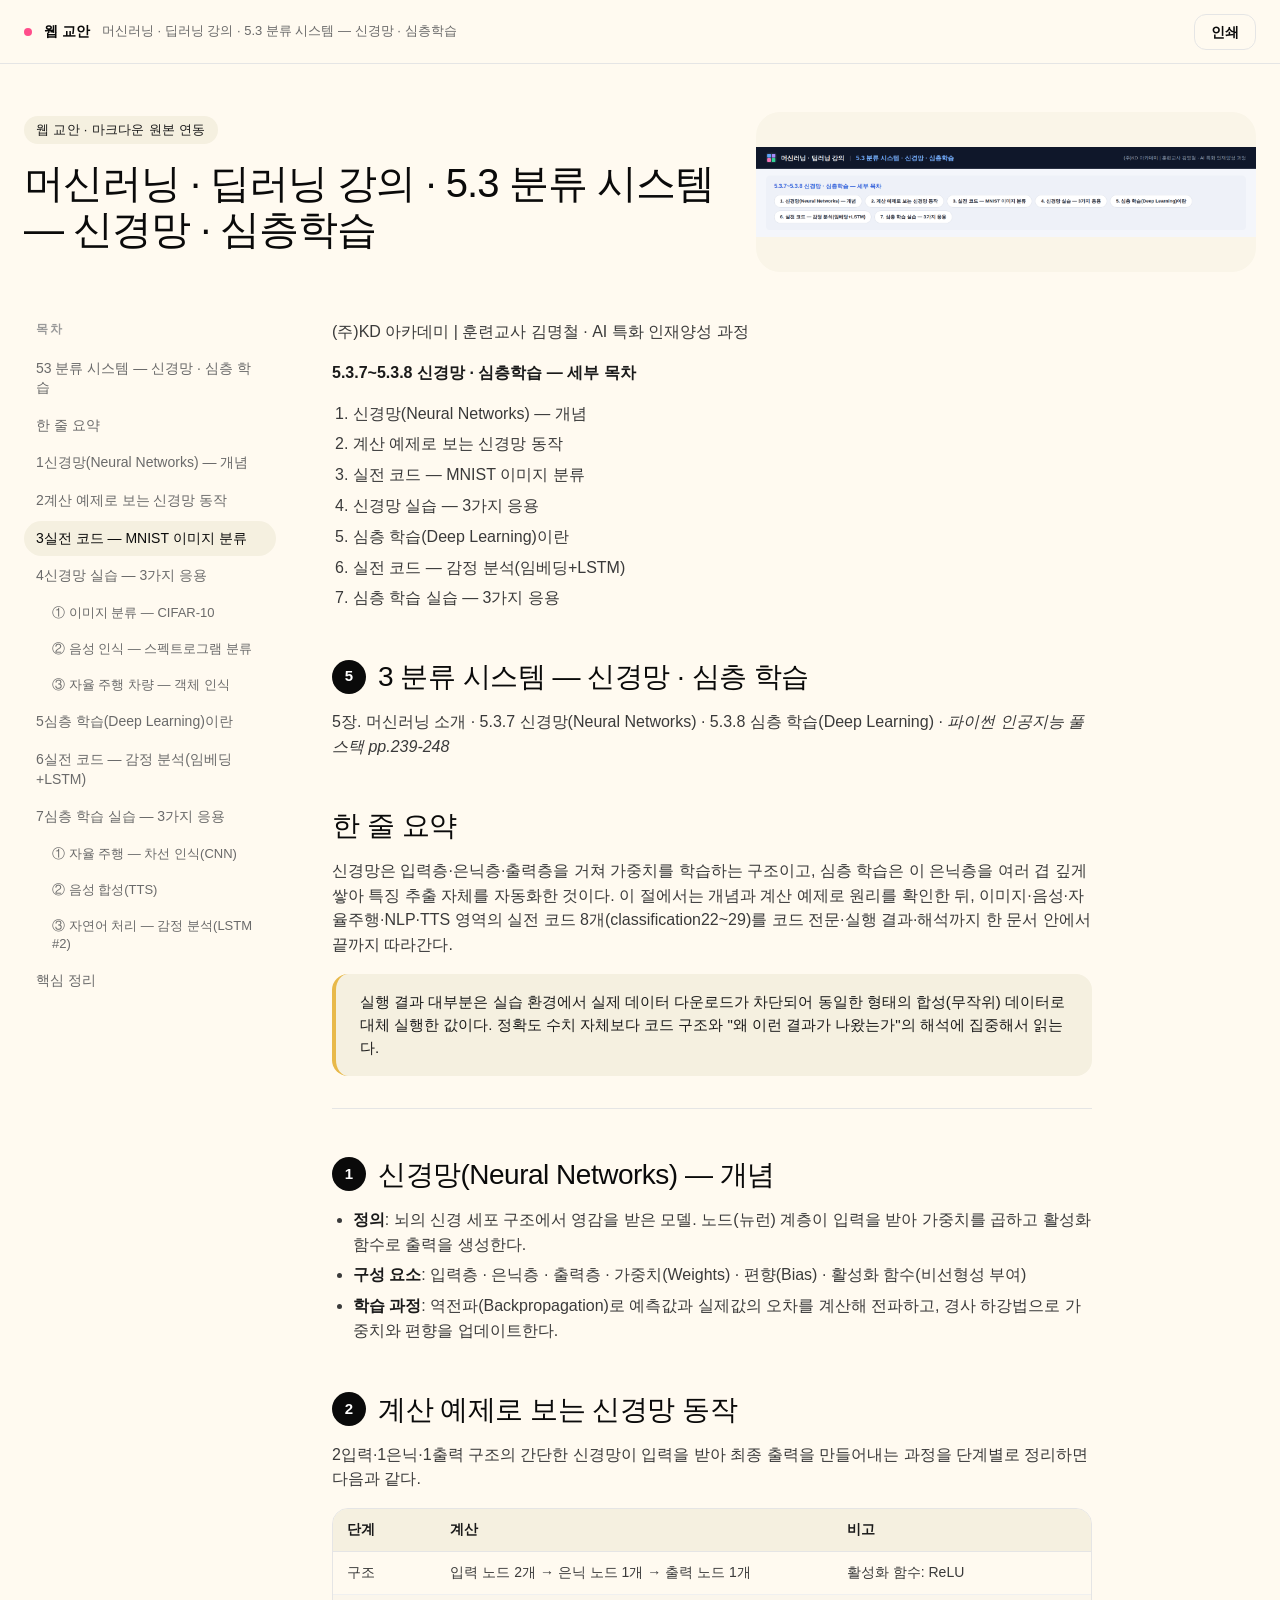
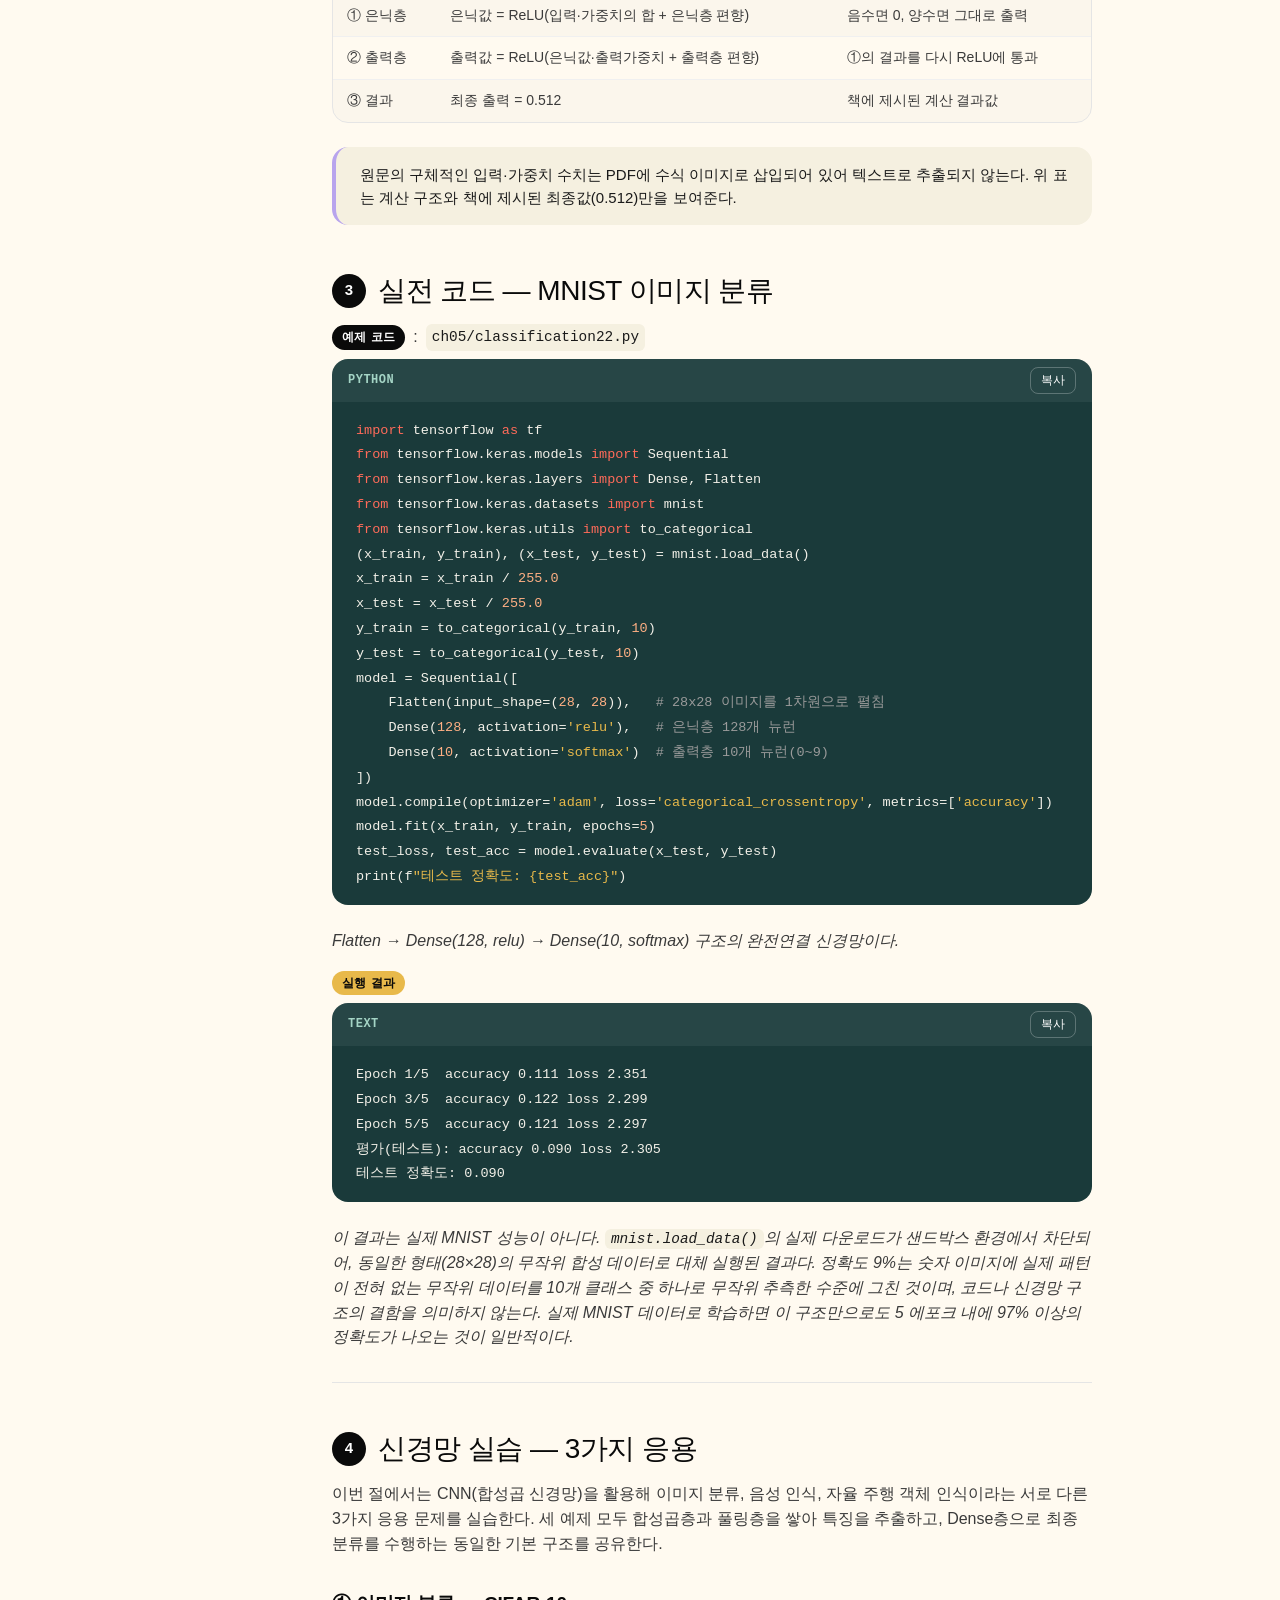
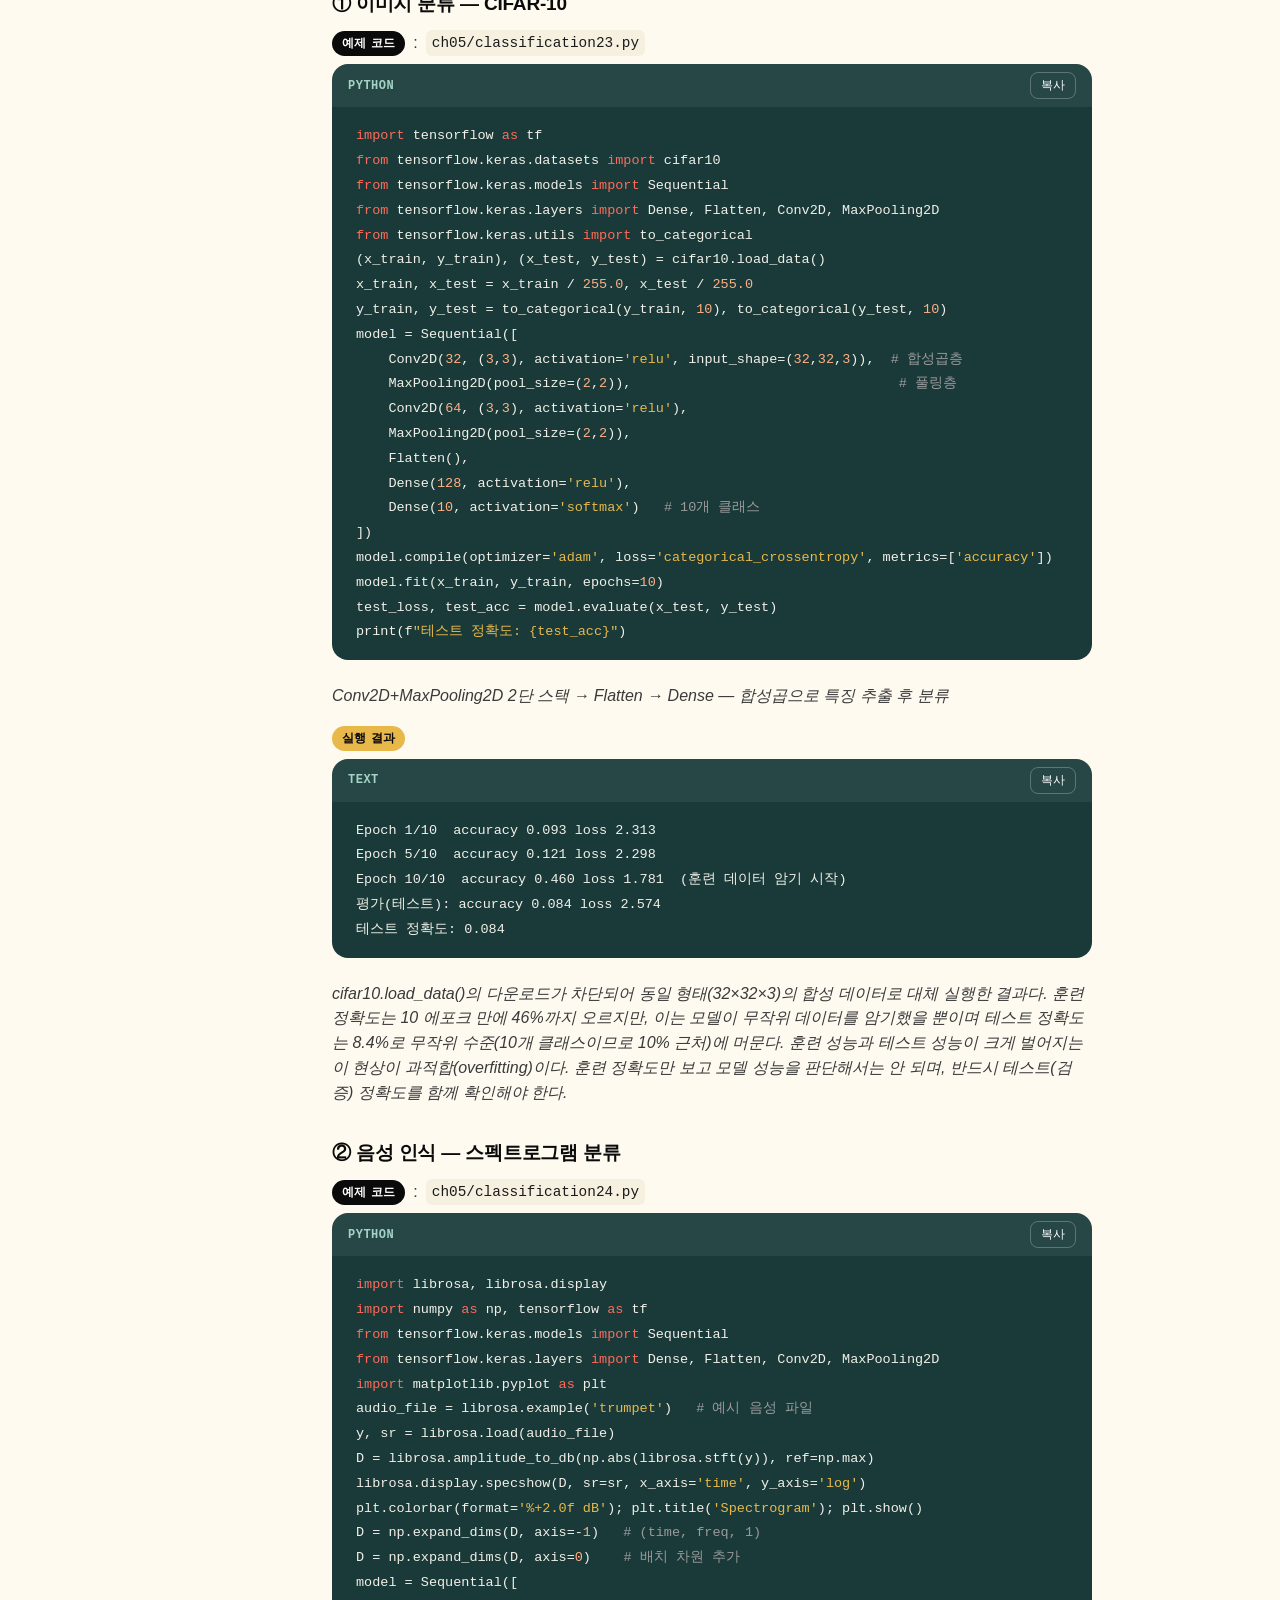
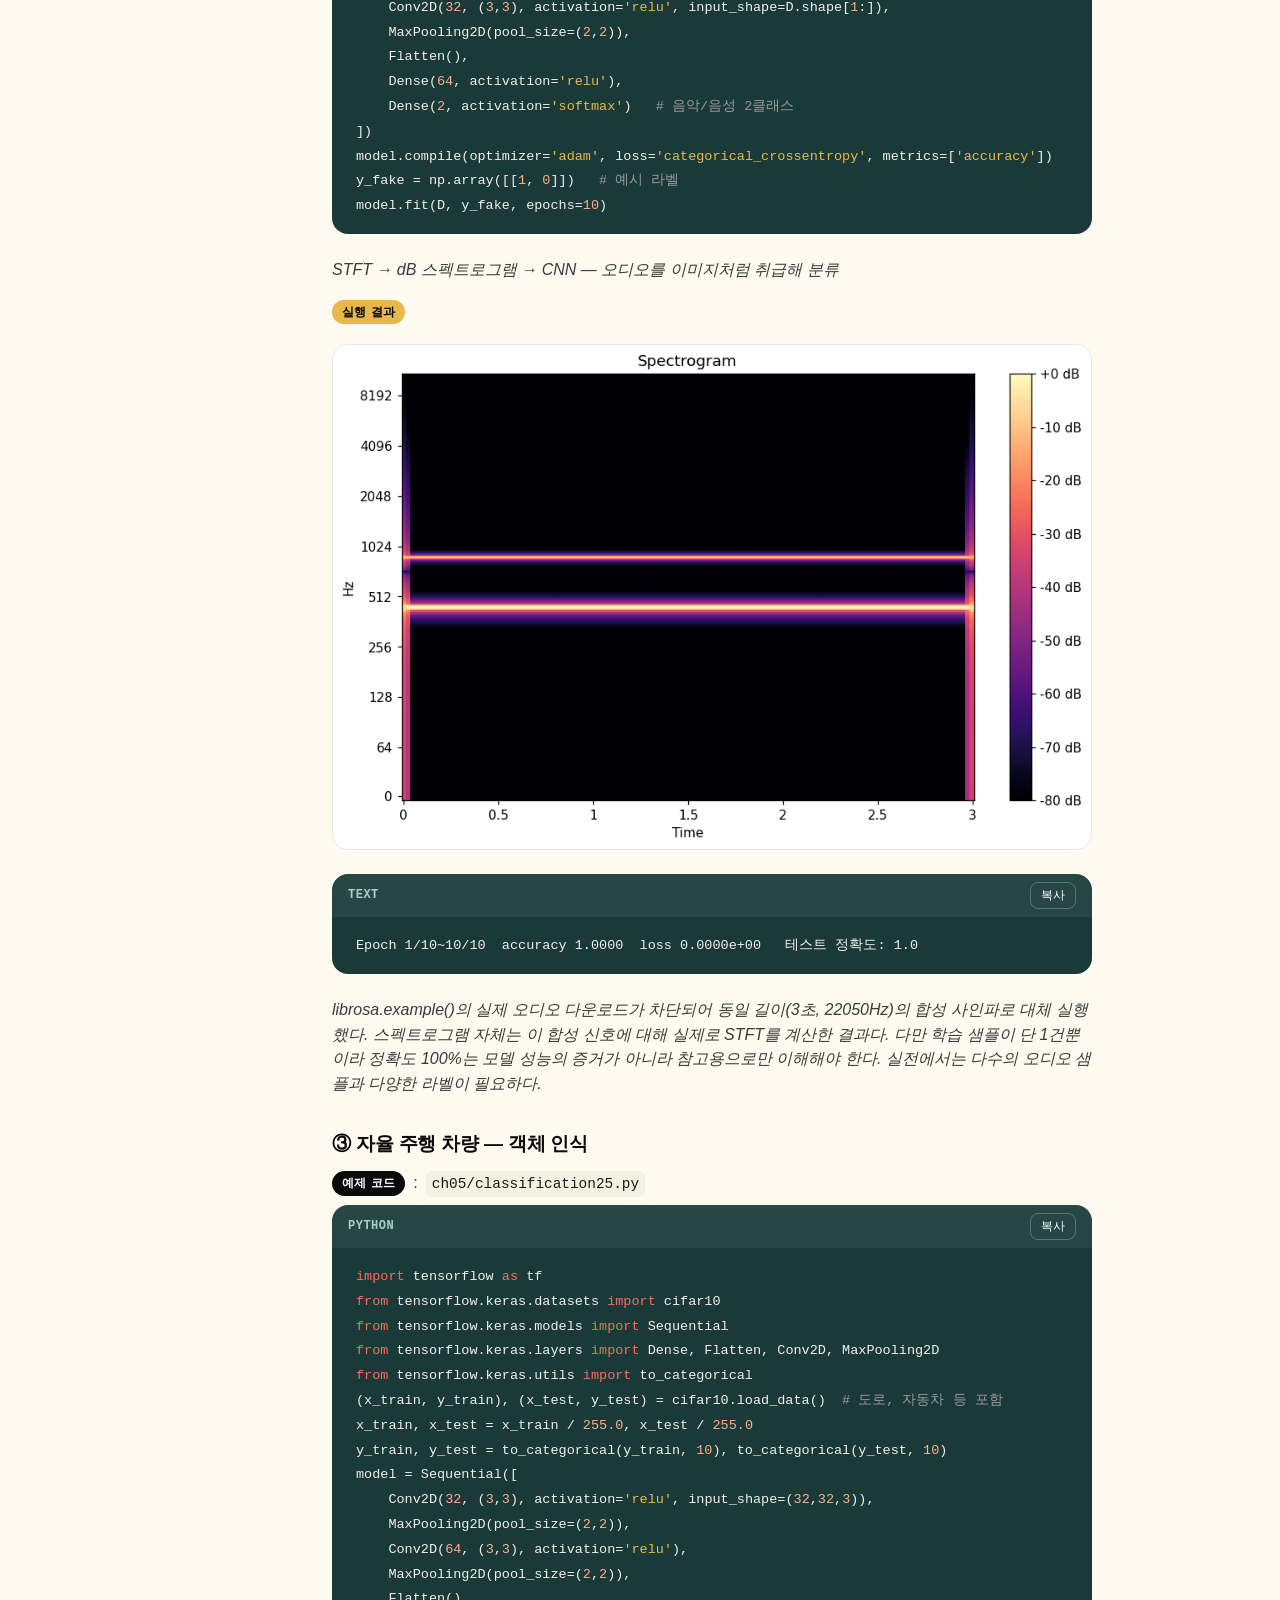
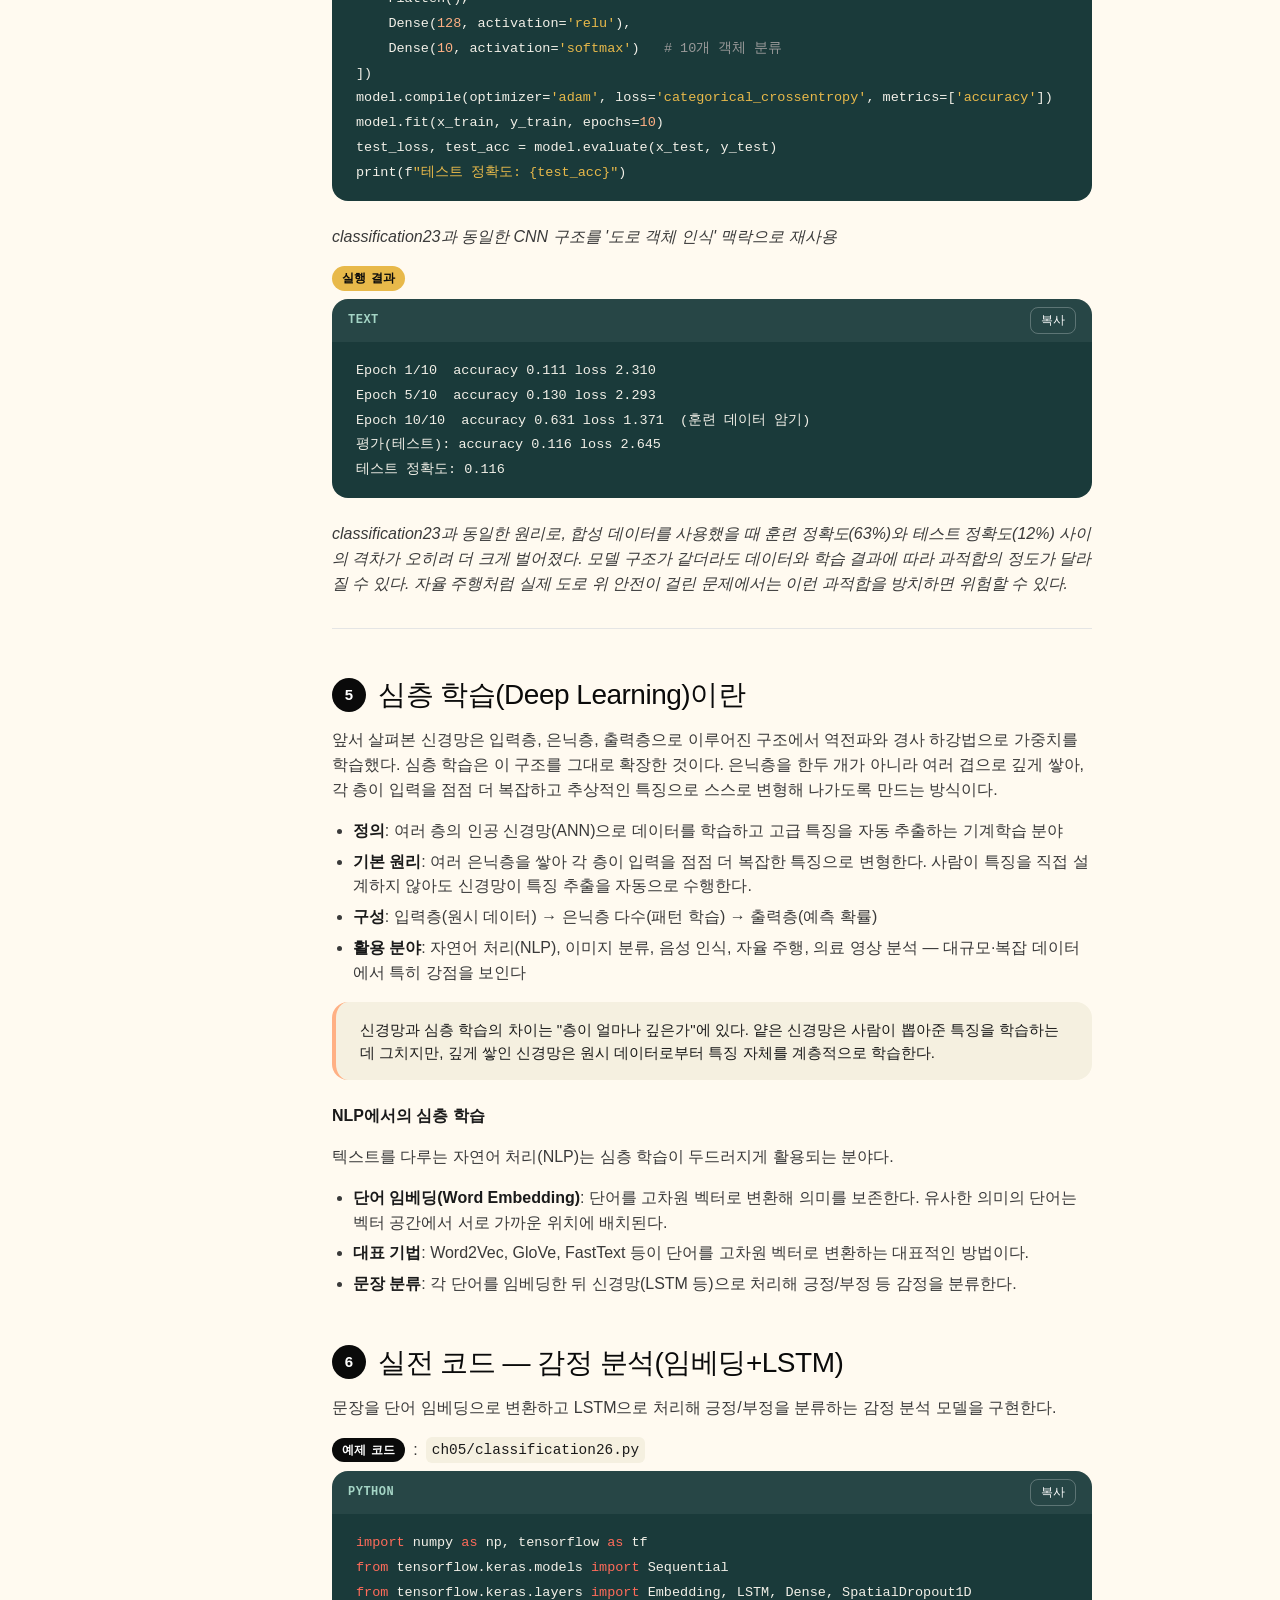
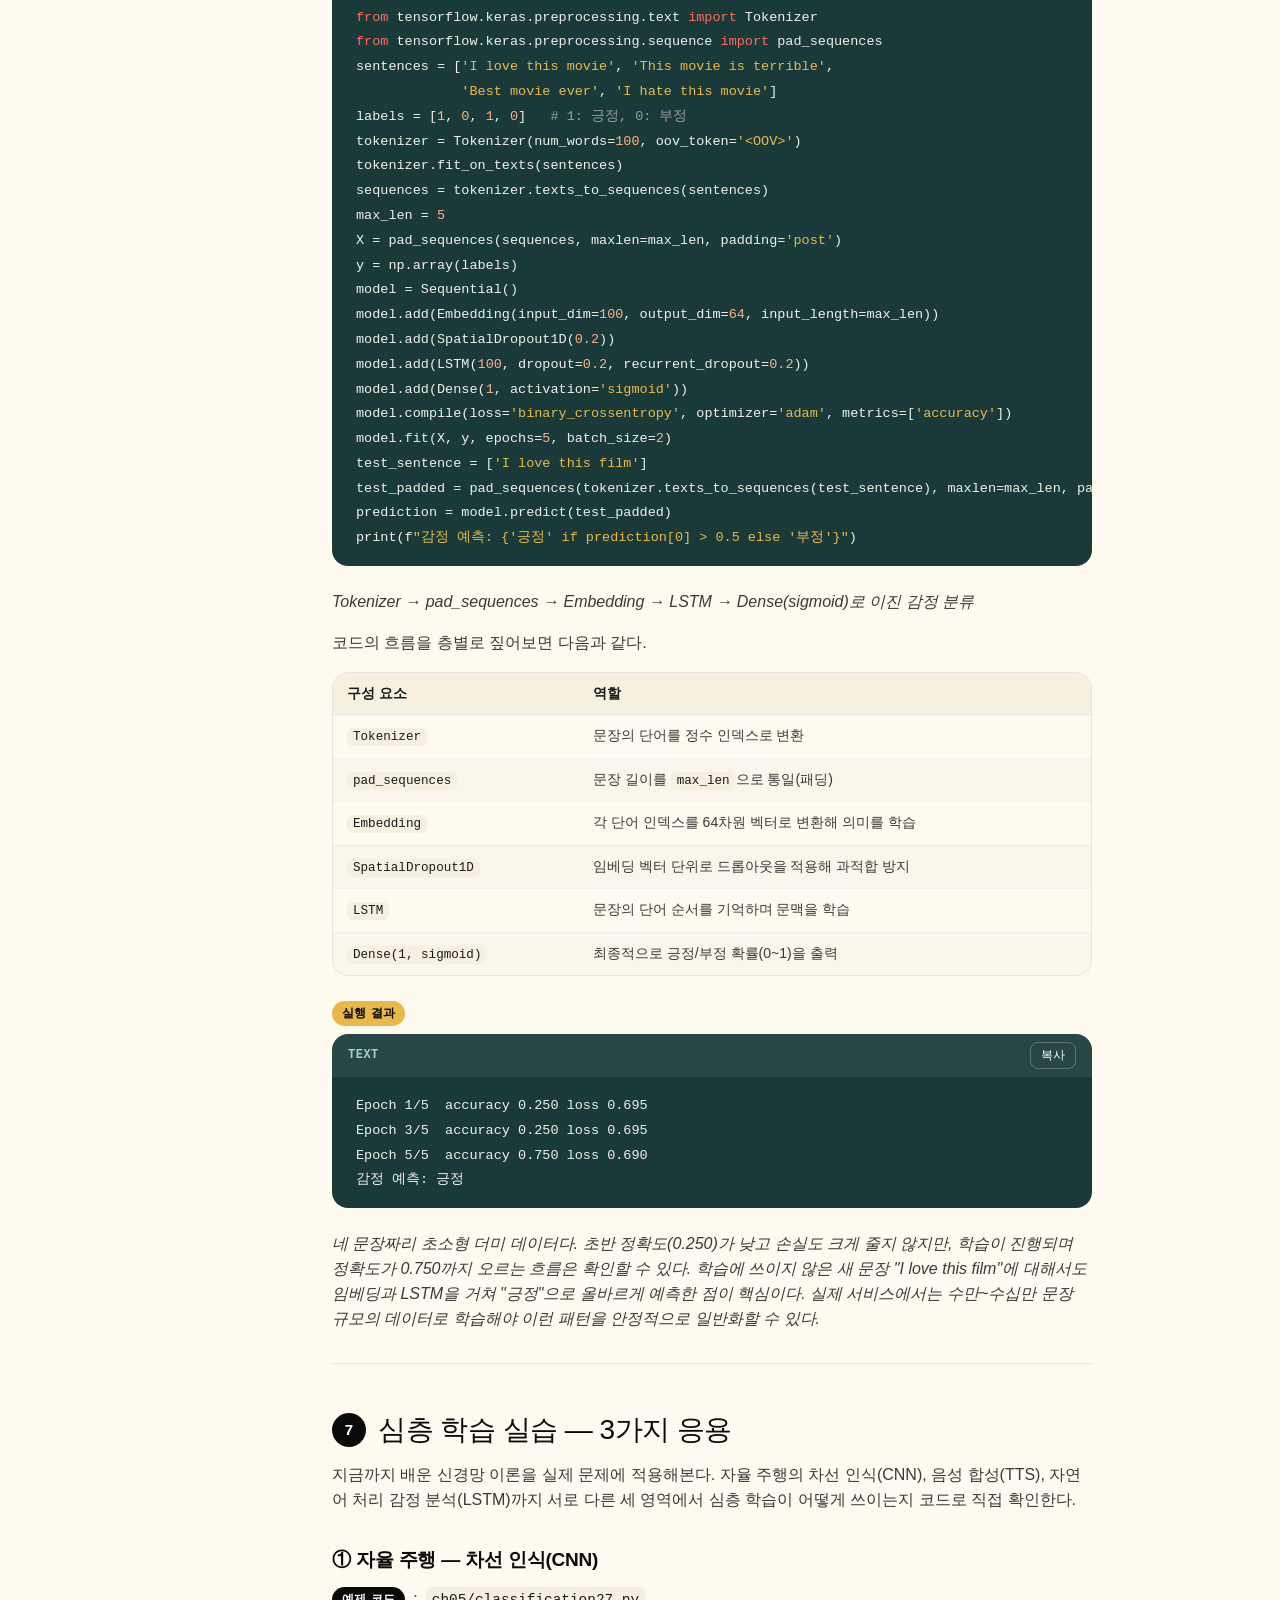
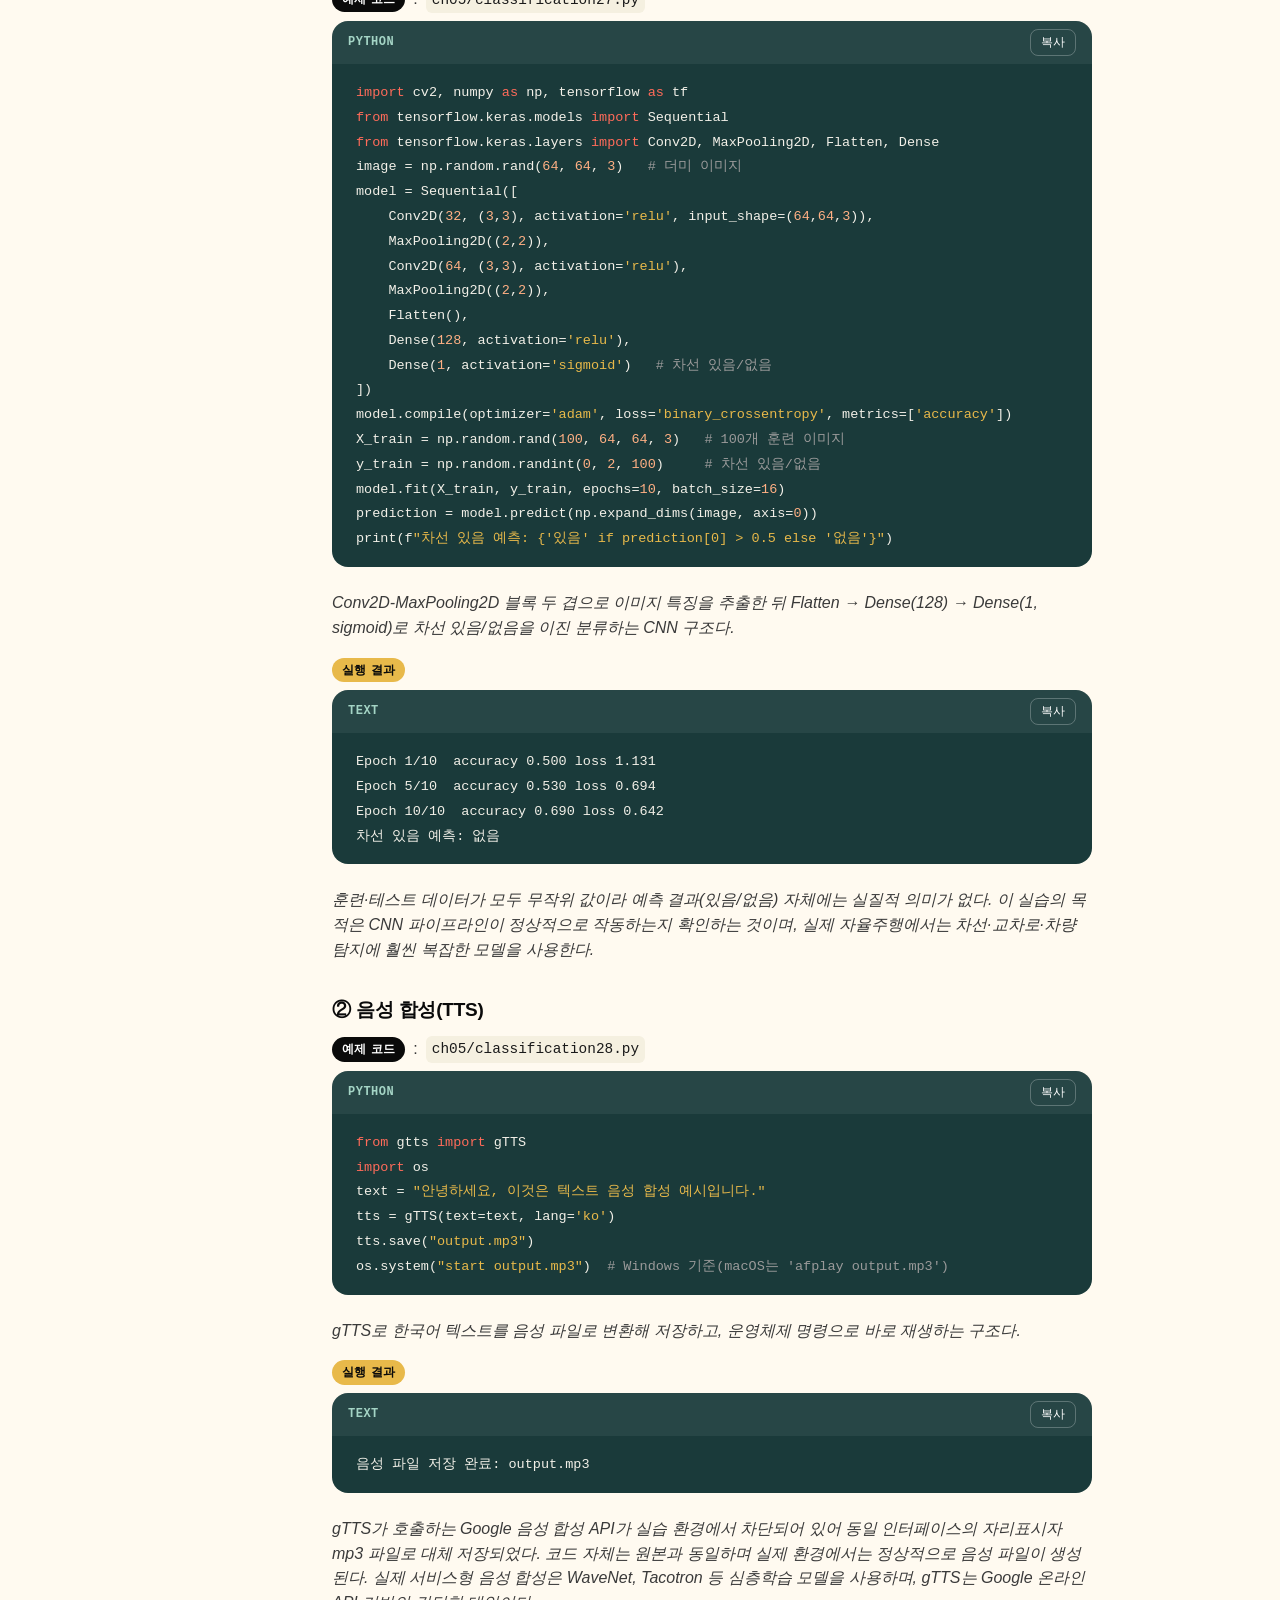
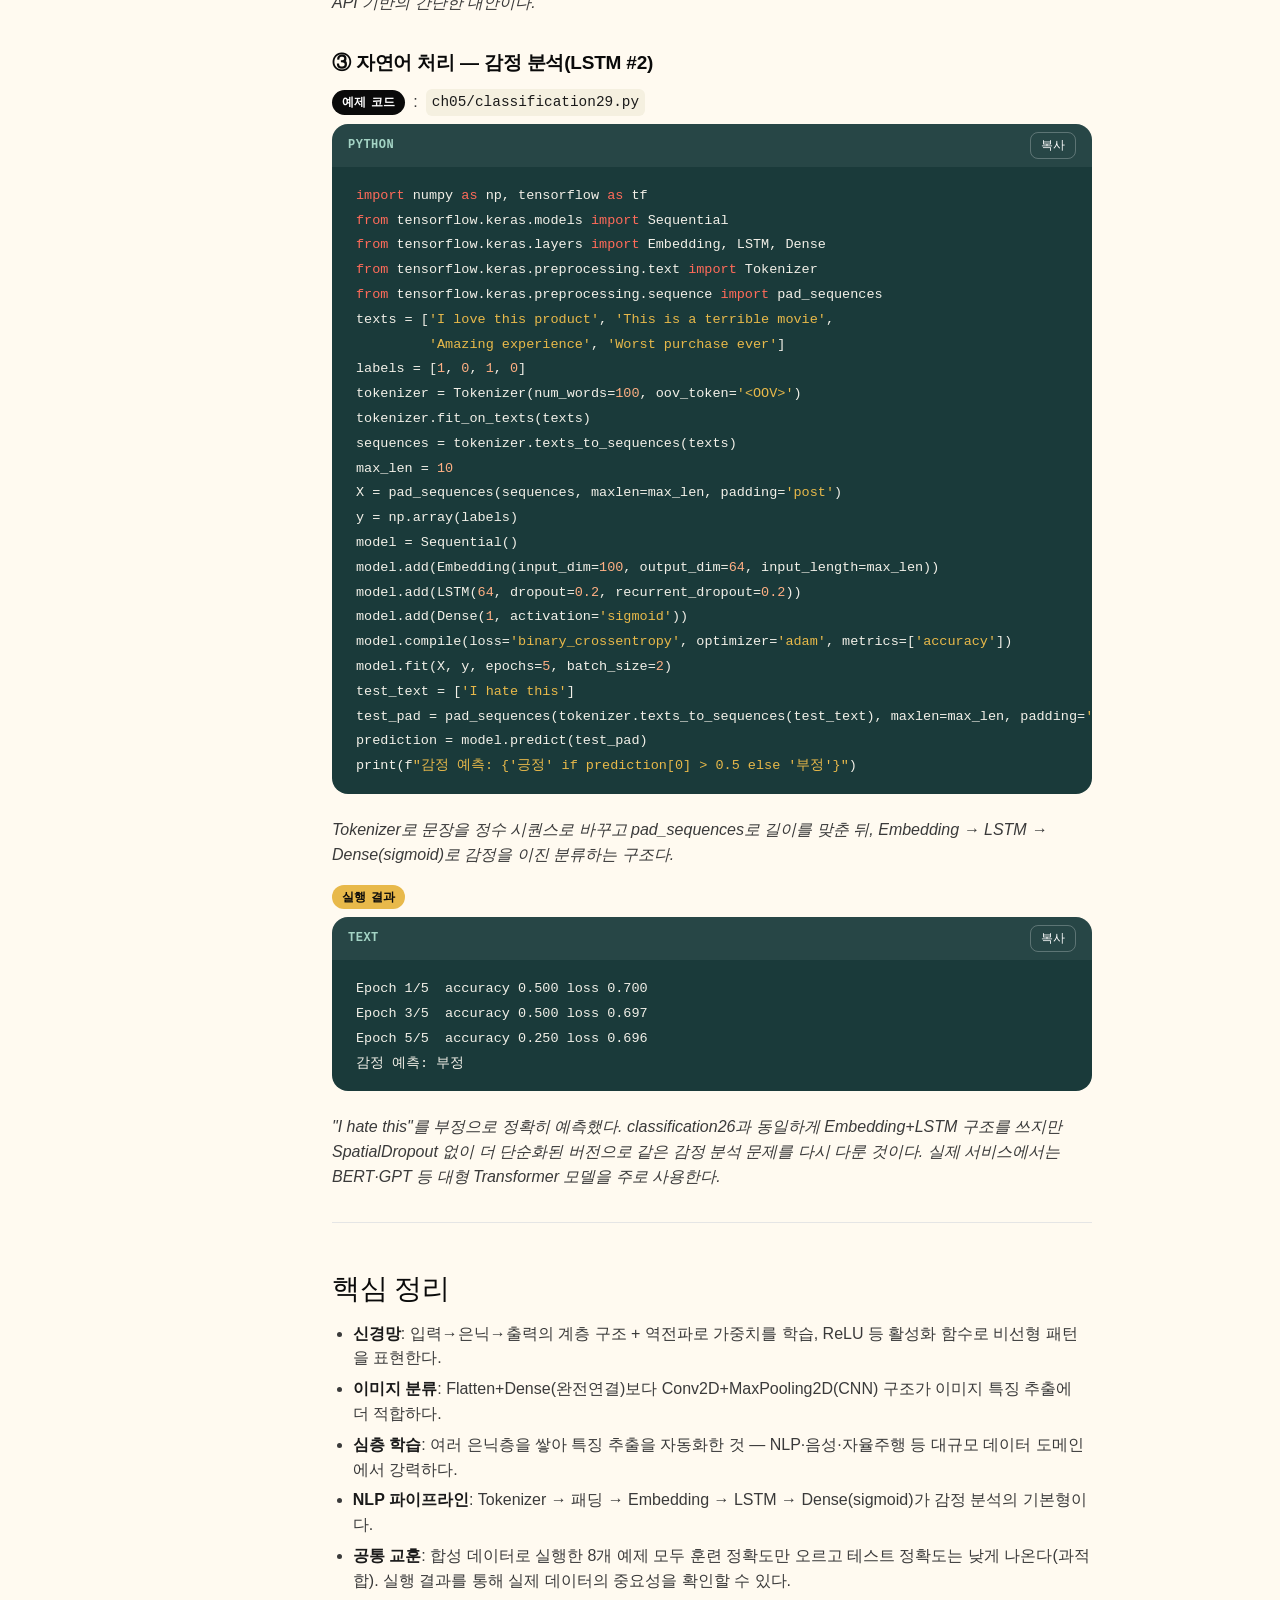
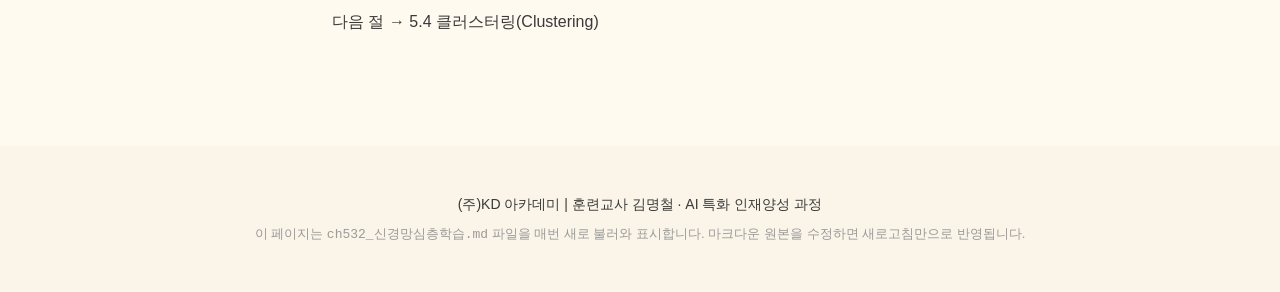
==== index.html @ 3fbf4848 "웹 교안 초기 배포: index.html + 마크다운 뷰어 구조" ====
<!DOCTYPE html>
<html lang="ko">
<head>
<meta charset="UTF-8">
<meta name="viewport" content="width=device-width, initial-scale=1.0">
<title>웹 교안</title>
<meta name="description" content="마크다운 원본을 불러와 표시하는 웹 교안">
<style>
  :root{
    --color-canvas:#fffaf0;
    --color-surface-soft:#faf5e8;
    --color-surface-card:#f5f0e0;
    --color-surface-strong:#ebe6d6;
    --color-ink:#0a0a0a;
    --color-body:#3a3a3a;
    --color-body-strong:#1a1a1a;
    --color-muted:#6a6a6a;
    --color-muted-soft:#9a9a9a;
    --color-hairline:#e5e5e5;
    --color-hairline-soft:#f0f0f0;
    --color-primary:#0a0a0a;
    --color-primary-active:#1f1f1f;
    --color-on-primary:#ffffff;
    --color-pink:#ff4d8b;
    --color-teal:#1a3a3a;
    --color-lavender:#b8a4ed;
    --color-peach:#ffb084;
    --color-ochre:#e8b94a;
    --color-mint:#a4d4c5;
    --color-coral:#ff6b5a;
    --color-dark:#0a1a1a;
    --color-dark-elevated:#1a2a2a;

    --radius-xs:6px;
    --radius-sm:8px;
    --radius-md:12px;
    --radius-lg:16px;
    --radius-xl:24px;
    --radius-pill:9999px;

    --space-xxs:4px;
    --space-xs:8px;
    --space-sm:12px;
    --space-md:16px;
    --space-lg:24px;
    --space-xl:32px;
    --space-xxl:48px;
    --space-section:96px;

    --font-display:"Inter",-apple-system,BlinkMacSystemFont,"Segoe UI",Roboto,sans-serif;
    --font-body:"Inter",-apple-system,BlinkMacSystemFont,"Segoe UI",Roboto,sans-serif;
    --font-mono:"SFMono-Regular",Consolas,"Liberation Mono",Menlo,monospace;
  }

  *{box-sizing:border-box;}
  html{scroll-behavior:smooth;}
  body{
    margin:0;
    background:var(--color-canvas);
    color:var(--color-body);
    font-family:var(--font-body);
    font-size:16px;
    line-height:1.55;
    -webkit-font-smoothing:antialiased;
  }
  img{max-width:100%;display:block;}
  a{color:inherit;}

  /* ---------- top nav ---------- */
  .top-nav{
    position:sticky;
    top:0;
    z-index:40;
    height:64px;
    display:flex;
    align-items:center;
    justify-content:space-between;
    padding:0 var(--space-lg);
    background:rgba(255,250,240,0.92);
    backdrop-filter:saturate(180%) blur(8px);
    border-bottom:1px solid var(--color-hairline);
  }
  .top-nav__brand{
    display:flex;
    align-items:center;
    gap:var(--space-sm);
    font-family:var(--font-display);
    font-weight:600;
    font-size:14px;
    color:var(--color-ink);
    white-space:nowrap;
    overflow:hidden;
    text-overflow:ellipsis;
  }
  .top-nav__dot{
    width:8px;height:8px;border-radius:var(--radius-pill);
    background:var(--color-pink);
    flex:none;
  }
  .top-nav__doc-title{
    font-weight:500;
    color:var(--color-muted);
    font-size:13px;
    max-width:40vw;
    overflow:hidden;
    text-overflow:ellipsis;
    white-space:nowrap;
  }
  .top-nav__actions{display:flex;align-items:center;gap:var(--space-sm);}

  .btn{
    font-family:var(--font-body);
    font-size:14px;
    font-weight:600;
    line-height:1;
    border-radius:var(--radius-md);
    border:none;
    cursor:pointer;
    padding:10px 16px;
    display:inline-flex;
    align-items:center;
    gap:6px;
  }
  .btn-primary{background:var(--color-primary);color:var(--color-on-primary);}
  .btn-primary:hover{background:var(--color-primary-active);}
  .btn-secondary{background:var(--color-canvas);color:var(--color-ink);border:1px solid var(--color-hairline);}
  .btn-secondary:hover{border-color:var(--color-ink);}
  .btn-icon{padding:10px;border-radius:var(--radius-pill);}

  .toc-toggle{display:none;}

  /* ---------- lesson switcher ---------- */
  .lesson-tabs{
    display:flex;
    gap:var(--space-xs);
    padding:var(--space-sm) var(--space-lg) 0;
    flex-wrap:wrap;
  }
  .lesson-tab{
    background:transparent;
    color:var(--color-muted);
    font-family:var(--font-body);
    font-size:14px;
    font-weight:500;
    border:none;
    border-radius:var(--radius-pill);
    padding:8px 16px;
    cursor:pointer;
  }
  .lesson-tab.is-active{background:var(--color-surface-card);color:var(--color-ink);}

  /* ---------- hero ---------- */
  .hero{
    padding:var(--space-xxl) var(--space-lg);
    display:grid;
    grid-template-columns:7fr 5fr;
    gap:var(--space-xl);
    align-items:center;
    max-width:1280px;
    margin:0 auto;
  }
  .hero__eyebrow{
    display:inline-flex;
    align-items:center;
    gap:var(--space-xs);
    background:var(--color-surface-card);
    color:var(--color-body-strong);
    font-size:13px;
    font-weight:500;
    letter-spacing:0.3px;
    padding:4px 12px;
    border-radius:var(--radius-pill);
    margin-bottom:var(--space-md);
  }
  .hero h1{
    font-family:var(--font-display);
    font-weight:500;
    font-size:40px;
    line-height:1.15;
    letter-spacing:-1px;
    color:var(--color-ink);
    margin:0 0 var(--space-md);
  }
  .hero__subtitle{
    font-size:16px;
    color:var(--color-muted);
    margin:0 0 var(--space-lg);
    line-height:1.6;
  }
  .hero__meta{display:flex;flex-wrap:wrap;gap:var(--space-xs);}
  .badge-pill{
    display:inline-flex;
    align-items:center;
    background:var(--color-surface-card);
    color:var(--color-ink);
    font-size:13px;
    font-weight:500;
    padding:4px 12px;
    border-radius:var(--radius-pill);
  }
  .badge-pill.badge-pink{background:var(--color-pink);color:#fff;}
  .badge-pill.badge-teal{background:var(--color-teal);color:#fff;}
  .badge-pill.badge-ochre{background:var(--color-ochre);color:var(--color-ink);}

  .hero__art{
    background:var(--color-surface-soft);
    border-radius:var(--radius-xl);
    overflow:hidden;
    display:flex;
    align-items:center;
    justify-content:center;
    min-height:160px;
  }
  .hero__art img{width:100%;height:100%;object-fit:cover;}

  /* ---------- layout ---------- */
  .layout{
    max-width:1280px;
    margin:0 auto;
    padding:0 var(--space-lg) var(--space-section);
    display:grid;
    grid-template-columns:260px minmax(0,1fr);
    gap:var(--space-xxl);
    align-items:start;
  }

  .toc{
    position:sticky;
    top:88px;
    max-height:calc(100vh - 110px);
    overflow-y:auto;
    padding-right:var(--space-xs);
  }
  .toc__label{
    font-size:12px;
    font-weight:600;
    letter-spacing:1.5px;
    text-transform:uppercase;
    color:var(--color-muted-soft);
    margin:0 0 var(--space-sm) var(--space-sm);
  }
  .toc__list{list-style:none;margin:0;padding:0;display:flex;flex-direction:column;gap:2px;}
  .toc__link{
    display:block;
    padding:8px 12px;
    border-radius:var(--radius-pill);
    color:var(--color-muted);
    font-size:14px;
    font-weight:500;
    text-decoration:none;
    line-height:1.4;
  }
  .toc__link:hover{background:var(--color-hairline-soft);color:var(--color-ink);}
  .toc__link.is-active{background:var(--color-surface-card);color:var(--color-ink);}
  .toc__sub{margin-left:var(--space-md);}
  .toc__sub .toc__link{font-size:13px;font-weight:400;}

  /* ---------- content ---------- */
  .content-card{
    background:var(--color-canvas);
    min-width:0;
  }
  .doc{max-width:760px;}

  .doc h2{
    font-family:var(--font-display);
    font-weight:500;
    font-size:28px;
    letter-spacing:-0.5px;
    line-height:1.25;
    color:var(--color-ink);
    margin:var(--space-xxl) 0 var(--space-md);
    display:flex;
    align-items:center;
    gap:var(--space-sm);
    scroll-margin-top:88px;
  }
  .doc > h2:first-child{margin-top:0;}
  .doc h2 .h2-badge{
    flex:none;
    width:34px;height:34px;
    border-radius:var(--radius-pill);
    background:var(--color-primary);
    color:var(--color-on-primary);
    font-size:15px;
    font-weight:600;
    display:flex;align-items:center;justify-content:center;
    letter-spacing:0;
  }
  .doc h3{
    font-family:var(--font-display);
    font-weight:600;
    font-size:19px;
    letter-spacing:-0.2px;
    color:var(--color-ink);
    margin:var(--space-xl) 0 var(--space-sm);
    scroll-margin-top:88px;
  }
  .doc h4{
    font-size:16px;
    font-weight:600;
    color:var(--color-ink);
    margin:var(--space-lg) 0 var(--space-xs);
  }
  .doc p{margin:0 0 var(--space-md);color:var(--color-body);}
  .doc ul,.doc ol{margin:0 0 var(--space-md);padding-left:1.3em;color:var(--color-body);}
  .doc li{margin-bottom:6px;}
  .doc li > p{margin-bottom:6px;}
  .doc strong{color:var(--color-body-strong);font-weight:600;}
  .doc hr{border:none;border-top:1px solid var(--color-hairline);margin:var(--space-xl) 0;}
  .doc a{color:var(--color-ink);text-decoration:underline;text-underline-offset:2px;}

  .doc img{
    border-radius:var(--radius-lg);
    border:1px solid var(--color-hairline);
    margin:var(--space-sm) 0 var(--space-lg);
  }

  /* label lines: 예제 코드 / 실행 결과 */
  .doc p.label-line{
    display:inline-flex;
    align-items:center;
    gap:8px;
    background:transparent;
    margin-bottom:var(--space-xs);
  }
  .doc p.label-line .label-badge{
    display:inline-flex;
    align-items:center;
    background:var(--color-ink);
    color:#fff;
    font-size:12px;
    font-weight:600;
    letter-spacing:0.4px;
    padding:3px 10px;
    border-radius:var(--radius-pill);
  }
  .doc p.label-line.label-result .label-badge{background:var(--color-ochre);color:var(--color-ink);}

  /* callouts (blockquote) */
  .doc blockquote{
    margin:var(--space-md) 0 var(--space-lg);
    padding:var(--space-md) var(--space-lg);
    border-radius:var(--radius-lg);
    background:var(--color-surface-card);
    border-left:4px solid var(--color-lavender);
    color:var(--color-body-strong);
  }
  .doc blockquote p{margin:0;color:inherit;font-size:15px;}
  .doc blockquote.callout-1{border-left-color:var(--color-lavender);}
  .doc blockquote.callout-2{border-left-color:var(--color-peach);}
  .doc blockquote.callout-0{border-left-color:var(--color-ochre);}

  /* tables */
  .doc .table-wrap{
    overflow-x:auto;
    border:1px solid var(--color-hairline);
    border-radius:var(--radius-lg);
    margin:0 0 var(--space-lg);
  }
  .doc table{border-collapse:collapse;width:100%;font-size:14px;}
  .doc thead th{
    background:var(--color-surface-card);
    color:var(--color-body-strong);
    font-weight:600;
    text-align:left;
    padding:10px 14px;
    border-bottom:1px solid var(--color-hairline);
    white-space:nowrap;
  }
  .doc tbody td{
    padding:10px 14px;
    border-bottom:1px solid var(--color-hairline-soft);
    color:var(--color-body);
    vertical-align:top;
  }
  .doc tbody tr:last-child td{border-bottom:none;}
  .doc tbody tr:nth-child(even){background:rgba(0,0,0,0.015);}

  /* code */
  .doc .code-block{
    position:relative;
    background:var(--color-teal);
    border-radius:var(--radius-lg);
    margin:0 0 var(--space-lg);
    overflow:hidden;
  }
  .doc .code-block__bar{
    display:flex;
    align-items:center;
    justify-content:space-between;
    padding:8px 16px;
    background:rgba(255,255,255,0.06);
  }
  .doc .code-block__lang{
    font-family:var(--font-mono);
    font-size:12px;
    font-weight:600;
    letter-spacing:0.5px;
    color:var(--color-mint);
    text-transform:uppercase;
  }
  .doc .code-copy{
    background:transparent;
    border:1px solid rgba(255,255,255,0.25);
    color:#fff;
    font-size:12px;
    font-weight:500;
    border-radius:var(--radius-sm);
    padding:4px 10px;
    cursor:pointer;
  }
  .doc .code-copy:hover{background:rgba(255,255,255,0.12);}
  .doc pre{
    margin:0;
    padding:var(--space-md) var(--space-lg);
    overflow-x:auto;
  }
  .doc pre code{
    font-family:var(--font-mono);
    font-size:13.5px;
    line-height:1.6;
    color:#f2f0e8;
    background:transparent;
  }
  .doc :not(pre) > code{
    background:var(--color-surface-card);
    color:var(--color-body-strong);
    padding:2px 6px;
    border-radius:var(--radius-xs);
    font-family:var(--font-mono);
    font-size:0.9em;
  }
  /* minimal token colors for python */
  .tok-kw{color:var(--color-coral);}
  .tok-str{color:var(--color-ochre);}
  .tok-com{color:var(--color-muted-soft);}
  .tok-num{color:var(--color-peach);}
  .tok-fn{color:var(--color-mint);}

  /* footer */
  .site-footer{
    background:var(--color-surface-soft);
    color:var(--color-body);
    padding:var(--space-xxl) var(--space-lg);
    text-align:center;
    font-size:14px;
  }
  .site-footer .note{color:var(--color-muted-soft);font-size:13px;margin-top:var(--space-xs);}

  /* scroll top */
  .scroll-top{
    position:fixed;
    right:var(--space-lg);
    bottom:var(--space-lg);
    z-index:30;
    width:44px;height:44px;
    border-radius:var(--radius-pill);
    background:var(--color-primary);
    color:#fff;
    border:none;
    cursor:pointer;
    display:none;
    align-items:center;justify-content:center;
    font-size:18px;
    box-shadow:0 8px 24px rgba(10,10,10,0.18);
  }
  .scroll-top.is-visible{display:flex;}

  /* state screens */
  .state-screen{
    max-width:520px;
    margin:120px auto;
    text-align:center;
    padding:0 var(--space-lg);
  }
  .state-screen h2{font-family:var(--font-display);font-weight:500;font-size:24px;color:var(--color-ink);margin-bottom:var(--space-sm);}
  .state-screen p{color:var(--color-muted);line-height:1.6;}
  .state-screen code{background:var(--color-surface-card);padding:2px 8px;border-radius:var(--radius-xs);}
  .spinner{
    width:28px;height:28px;
    border-radius:50%;
    border:3px solid var(--color-hairline);
    border-top-color:var(--color-ink);
    margin:0 auto var(--space-md);
    animation:spin 0.8s linear infinite;
  }
  @keyframes spin{to{transform:rotate(360deg);}}

  /* responsive */
  @media (max-width:960px){
    .hero{grid-template-columns:1fr;}
    .hero__art{order:-1;min-height:180px;}
    .layout{grid-template-columns:1fr;}
    .toc{
      position:fixed;
      top:64px;left:0;right:0;bottom:0;
      background:var(--color-canvas);
      padding:var(--space-lg);
      max-height:none;
      transform:translateY(-110%);
      transition:transform 0.2s ease;
      z-index:35;
    }
    .toc.is-open{transform:translateY(0);}
    .toc-toggle{display:inline-flex;}
    .doc{max-width:100%;}
  }

  @media print{
    .top-nav,.toc,.scroll-top,.lesson-tabs{display:none !important;}
    .layout{grid-template-columns:1fr;}
    body{background:#fff;}
  }
</style>
</head>
<body>

<nav class="top-nav">
  <div class="top-nav__brand">
    <span class="top-nav__dot"></span>
    <span id="brandLabel">웹 교안</span>
    <span class="top-nav__doc-title" id="navDocTitle"></span>
  </div>
  <div class="top-nav__actions">
    <button class="btn btn-secondary toc-toggle" id="tocToggle" type="button">목차</button>
    <button class="btn btn-secondary" id="printBtn" type="button">인쇄</button>
  </div>
</nav>

<div class="lesson-tabs" id="lessonTabs" style="display:none;"></div>

<div id="app">
  <div class="state-screen" id="loadingScreen">
    <div class="spinner"></div>
    <h2>교안을 불러오는 중입니다</h2>
    <p>마크다운 원본 파일을 읽어오고 있습니다.</p>
  </div>
</div>

<button class="scroll-top" id="scrollTopBtn" type="button" aria-label="맨 위로">↑</button>

<script src="vendor-marked.min.js"></script>
<script src="vendor-dompurify.min.js"></script>
<script>
(function(){
  "use strict";

  var APP = document.getElementById("app");
  var NAV_DOC_TITLE = document.getElementById("navDocTitle");
  var LESSON_TABS = document.getElementById("lessonTabs");
  var SCROLL_BTN = document.getElementById("scrollTopBtn");
  var PRINT_BTN = document.getElementById("printBtn");

  var DEFAULT_MANIFEST = "lessons.json";

  function qs(name){
    var params = new URLSearchParams(window.location.search);
    return params.get(name);
  }

  function escapeHtml(s){
    return s.replace(/&/g,"&amp;").replace(/</g,"&lt;").replace(/>/g,"&gt;");
  }

  function renderError(title, detail){
    APP.innerHTML =
      '<div class="state-screen">' +
        '<h2>' + escapeHtml(title) + '</h2>' +
        '<p>' + detail + '</p>' +
      '</div>';
  }

  function fetchText(path){
    return fetch(path, {cache:"no-cache"}).then(function(res){
      if(!res.ok){ throw new Error("HTTP " + res.status); }
      return res.text();
    });
  }

  function loadManifest(){
    return fetchText(DEFAULT_MANIFEST)
      .then(function(txt){
        try{ return JSON.parse(txt); }
        catch(e){ return {lessons:[]}; }
      })
      .catch(function(){ return {lessons:[]}; });
  }

  function buildTabs(lessons, activeFile){
    if(!lessons || lessons.length < 2){
      LESSON_TABS.style.display = "none";
      LESSON_TABS.innerHTML = "";
      return;
    }
    LESSON_TABS.style.display = "flex";
    LESSON_TABS.innerHTML = lessons.map(function(l){
      var cls = "lesson-tab" + (l.file === activeFile ? " is-active" : "");
      return '<button class="' + cls + '" data-file="' + escapeHtml(l.file) + '" type="button">' +
        escapeHtml(l.label || l.file) + '</button>';
    }).join("");

    Array.prototype.forEach.call(LESSON_TABS.querySelectorAll(".lesson-tab"), function(btn){
      btn.addEventListener("click", function(){
        var f = btn.getAttribute("data-file");
        var url = new URL(window.location.href);
        url.searchParams.set("doc", f);
        window.location.href = url.toString();
      });
    });
  }

  // split off the first two bold-only lines as hero title/subtitle if the
  // document follows the "**제목**" / "**부제**" convention used by the
  // lesson template. falls back gracefully if the pattern is not found.
  function extractHero(mdText, fallbackTitle){
    var lines = mdText.split("\n");
    var i = 0;
    while(i < lines.length && lines[i].trim() === "") i++;

    var titleMatch = i < lines.length ? lines[i].match(/^\*\*(.+)\*\*$/) : null;
    if(!titleMatch){
      return {title: fallbackTitle, subtitle: "", bodyStart: 0};
    }
    var title = titleMatch[1];
    var j = i + 1;
    var subtitle = "";
    if(j < lines.length){
      var subMatch = lines[j].match(/^\*\*(.+)\*\*$/);
      if(subMatch){ subtitle = subMatch[1]; j++; }
    }
    return {title: title, subtitle: subtitle, bodyStart: j};
  }

  function slugify(text, index){
    return "sec-" + index;
  }

  // single-pass tokenizer: matches comments / strings / numbers / keywords
  // against the ORIGINAL escaped source only, so inserted <span> markup is
  // never re-scanned by a later rule (which would corrupt the HTML).
  var PY_TOKEN_RE = /(#[^\n]*)|("(?:[^"\\\n]|\\.)*"|'(?:[^'\\\n]|\\.)*')|\b(\d+\.?\d*)\b|\b(import|from|as|def|class|return|if|elif|else|for|while|in|not|and|or|is|None|True|False|try|except|finally|with|lambda|yield|break|continue|pass|global|self)\b/g;

  function highlightPython(code){
    var escaped = escapeHtml(code);
    return escaped.replace(PY_TOKEN_RE, function(m, comment, str, num, kw){
      if(comment !== undefined) return '<span class="tok-com">' + comment + '</span>';
      if(str !== undefined) return '<span class="tok-str">' + str + '</span>';
      if(num !== undefined) return '<span class="tok-num">' + num + '</span>';
      if(kw !== undefined) return '<span class="tok-kw">' + kw + '</span>';
      return m;
    });
  }

  function enhance(container){
    // heading ids + toc data
    var headings = container.querySelectorAll("h2, h3");
    var tocEntries = [];
    headings.forEach(function(h, idx){
      var id = slugify(h.textContent, idx);
      h.id = id;
      var isH2 = h.tagName === "H2";
      if(isH2){
        var m = h.textContent.match(/^(\d+)\.\s*(.+)$/);
        if(m){
          h.innerHTML = '<span class="h2-badge">' + m[1] + '</span><span>' + escapeHtml(m[2]) + '</span>';
        }
      }
      tocEntries.push({id:id, text:h.textContent, level: isH2 ? 2 : 3});
    });

    // blockquotes -> callouts
    var quotes = container.querySelectorAll("blockquote");
    quotes.forEach(function(bq, idx){
      bq.classList.add("callout-" + (idx % 3));
    });

    // tables -> scroll wrap
    var tables = container.querySelectorAll("table");
    tables.forEach(function(t){
      var wrap = document.createElement("div");
      wrap.className = "table-wrap";
      t.parentNode.insertBefore(wrap, t);
      wrap.appendChild(t);
    });

    // label lines: **예제 코드**: ... / **실행 결과**
    var paras = container.querySelectorAll("p");
    paras.forEach(function(p){
      var strong = p.querySelector("strong");
      if(!strong || p.firstElementChild !== strong) return;
      var label = strong.textContent.trim();
      if(label === "예제 코드" || label === "실행 결과"){
        p.classList.add("label-line");
        if(label === "실행 결과"){ p.classList.add("label-result"); }
        strong.classList.add("label-badge");
      }
    });

    // code blocks
    var pres = container.querySelectorAll("pre > code");
    pres.forEach(function(codeEl){
      var pre = codeEl.parentElement;
      var langClass = Array.prototype.find.call(codeEl.classList, function(c){ return c.indexOf("language-") === 0; });
      var lang = langClass ? langClass.replace("language-","") : "text";
      var raw = codeEl.textContent;

      if(lang === "python" || lang === "py"){
        codeEl.innerHTML = highlightPython(raw);
      }

      var wrap = document.createElement("div");
      wrap.className = "code-block";
      var bar = document.createElement("div");
      bar.className = "code-block__bar";
      bar.innerHTML = '<span class="code-block__lang">' + escapeHtml(lang) + '</span>' +
        '<button class="code-copy" type="button">복사</button>';
      pre.parentNode.insertBefore(wrap, pre);
      wrap.appendChild(bar);
      wrap.appendChild(pre);

      bar.querySelector(".code-copy").addEventListener("click", function(){
        navigator.clipboard.writeText(raw).then(function(){
          var btn = bar.querySelector(".code-copy");
          var original = btn.textContent;
          btn.textContent = "복사됨";
          setTimeout(function(){ btn.textContent = original; }, 1200);
        }).catch(function(){});
      });
    });

    return tocEntries;
  }

  function buildToc(entries){
    if(!entries.length) return "";
    var html = '<div class="toc__label">목차</div><ul class="toc__list">';
    entries.forEach(function(e){
      var cls = "toc__link" + (e.level === 3 ? " " : "");
      var wrapClass = e.level === 3 ? "toc__sub" : "";
      html += '<li class="' + wrapClass + '"><a class="toc__link" data-target="' + e.id + '" href="#' + e.id + '">' + escapeHtml(e.text) + '</a></li>';
    });
    html += "</ul>";
    return html;
  }

  function wireToc(tocEl){
    var links = tocEl.querySelectorAll(".toc__link");
    var map = {};
    links.forEach(function(l){ map[l.getAttribute("data-target")] = l; });

    var headings = document.querySelectorAll(".doc h2, .doc h3");
    if(!headings.length || !("IntersectionObserver" in window)) return;

    var observer = new IntersectionObserver(function(entries){
      entries.forEach(function(entry){
        var link = map[entry.target.id];
        if(!link) return;
        if(entry.isIntersecting){
          links.forEach(function(l){ l.classList.remove("is-active"); });
          link.classList.add("is-active");
        }
      });
    }, {rootMargin: "-100px 0px -70% 0px"});

    headings.forEach(function(h){ observer.observe(h); });

    var toggle = document.getElementById("tocToggle");
    if(toggle){
      toggle.addEventListener("click", function(){
        tocEl.classList.toggle("is-open");
      });
      links.forEach(function(l){
        l.addEventListener("click", function(){ tocEl.classList.remove("is-open"); });
      });
    }
  }

  function render(mdText, meta){
    var hero = extractHero(mdText, meta.label || meta.file);
    var bodyLines = mdText.split("\n").slice(hero.bodyStart);
    var bodyMd = bodyLines.join("\n");

    var rawHtml = marked.parse(bodyMd, {gfm:true, breaks:false});
    var cleanHtml = window.DOMPurify ? DOMPurify.sanitize(rawHtml, {ADD_ATTR:["target"]}) : rawHtml;

    document.title = hero.title + " · 웹 교안";
    NAV_DOC_TITLE.textContent = hero.title;

    var heroArt = meta.heroImage ?
      '<div class="hero__art"><img src="' + meta.heroImage + '" alt=""></div>' :
      '<div class="hero__art"></div>';

    APP.innerHTML =
      '<header class="hero">' +
        '<div>' +
          '<span class="hero__eyebrow">웹 교안 · 마크다운 원본 연동</span>' +
          '<h1>' + escapeHtml(hero.title) + '</h1>' +
          (hero.subtitle ? '<p class="hero__subtitle">' + escapeHtml(hero.subtitle) + '</p>' : '') +
        '</div>' +
        heroArt +
      '</header>' +
      '<div class="layout">' +
        '<aside class="toc" id="tocPanel"></aside>' +
        '<main class="content-card"><article class="doc" id="docBody"></article></main>' +
      '</div>' +
      '<footer class="site-footer">' +
        '<div>' + escapeHtml(meta.footer || "") + '</div>' +
        '<div class="note">이 페이지는 <code>' + escapeHtml(meta.file) + '</code> 파일을 매번 새로 불러와 표시합니다. 마크다운 원본을 수정하면 새로고침만으로 반영됩니다.</div>' +
      '</footer>';

    var docBody = document.getElementById("docBody");
    docBody.innerHTML = cleanHtml;
    var tocEntries = enhance(docBody);
    document.getElementById("tocPanel").innerHTML = buildToc(tocEntries);
    wireToc(document.getElementById("tocPanel"));
  }

  function boot(){
    loadManifest().then(function(manifest){
      var lessons = manifest.lessons || [];
      var requested = qs("doc");
      var target = requested ||
        (lessons[0] && lessons[0].file) ||
        "ch532_신경망심층학습.md";

      buildTabs(lessons, target);

      var meta = lessons.find(function(l){ return l.file === target; }) || {file: target, label: target};
      meta.heroImage = "images/banner_header.png";
      meta.footer = "(주)KD 아카데미 | 훈련교사 김명철 · AI 특화 인재양성 과정";

      fetchText(target)
        .then(function(mdText){ render(mdText, meta); })
        .catch(function(err){
          renderError(
            "마크다운 파일을 불러오지 못했습니다",
            "<code>" + escapeHtml(target) + "</code> 파일을 찾을 수 없거나 이 페이지를 <code>file://</code>로 직접 열었을 가능성이 있습니다.<br>" +
            "GitHub Pages로 배포한 주소로 접속하거나, 로컬에서는 간이 서버(예: <code>python -m http.server</code>)를 통해 열어주세요.<br>" +
            "오류 내용: " + escapeHtml(err.message)
          );
        });
    });
  }

  window.addEventListener("scroll", function(){
    if(window.scrollY > 480){ SCROLL_BTN.classList.add("is-visible"); }
    else{ SCROLL_BTN.classList.remove("is-visible"); }
  });
  SCROLL_BTN.addEventListener("click", function(){
    window.scrollTo({top:0, behavior:"smooth"});
  });
  PRINT_BTN.addEventListener("click", function(){ window.print(); });

  boot();
})();
</script>
</body>
</html>
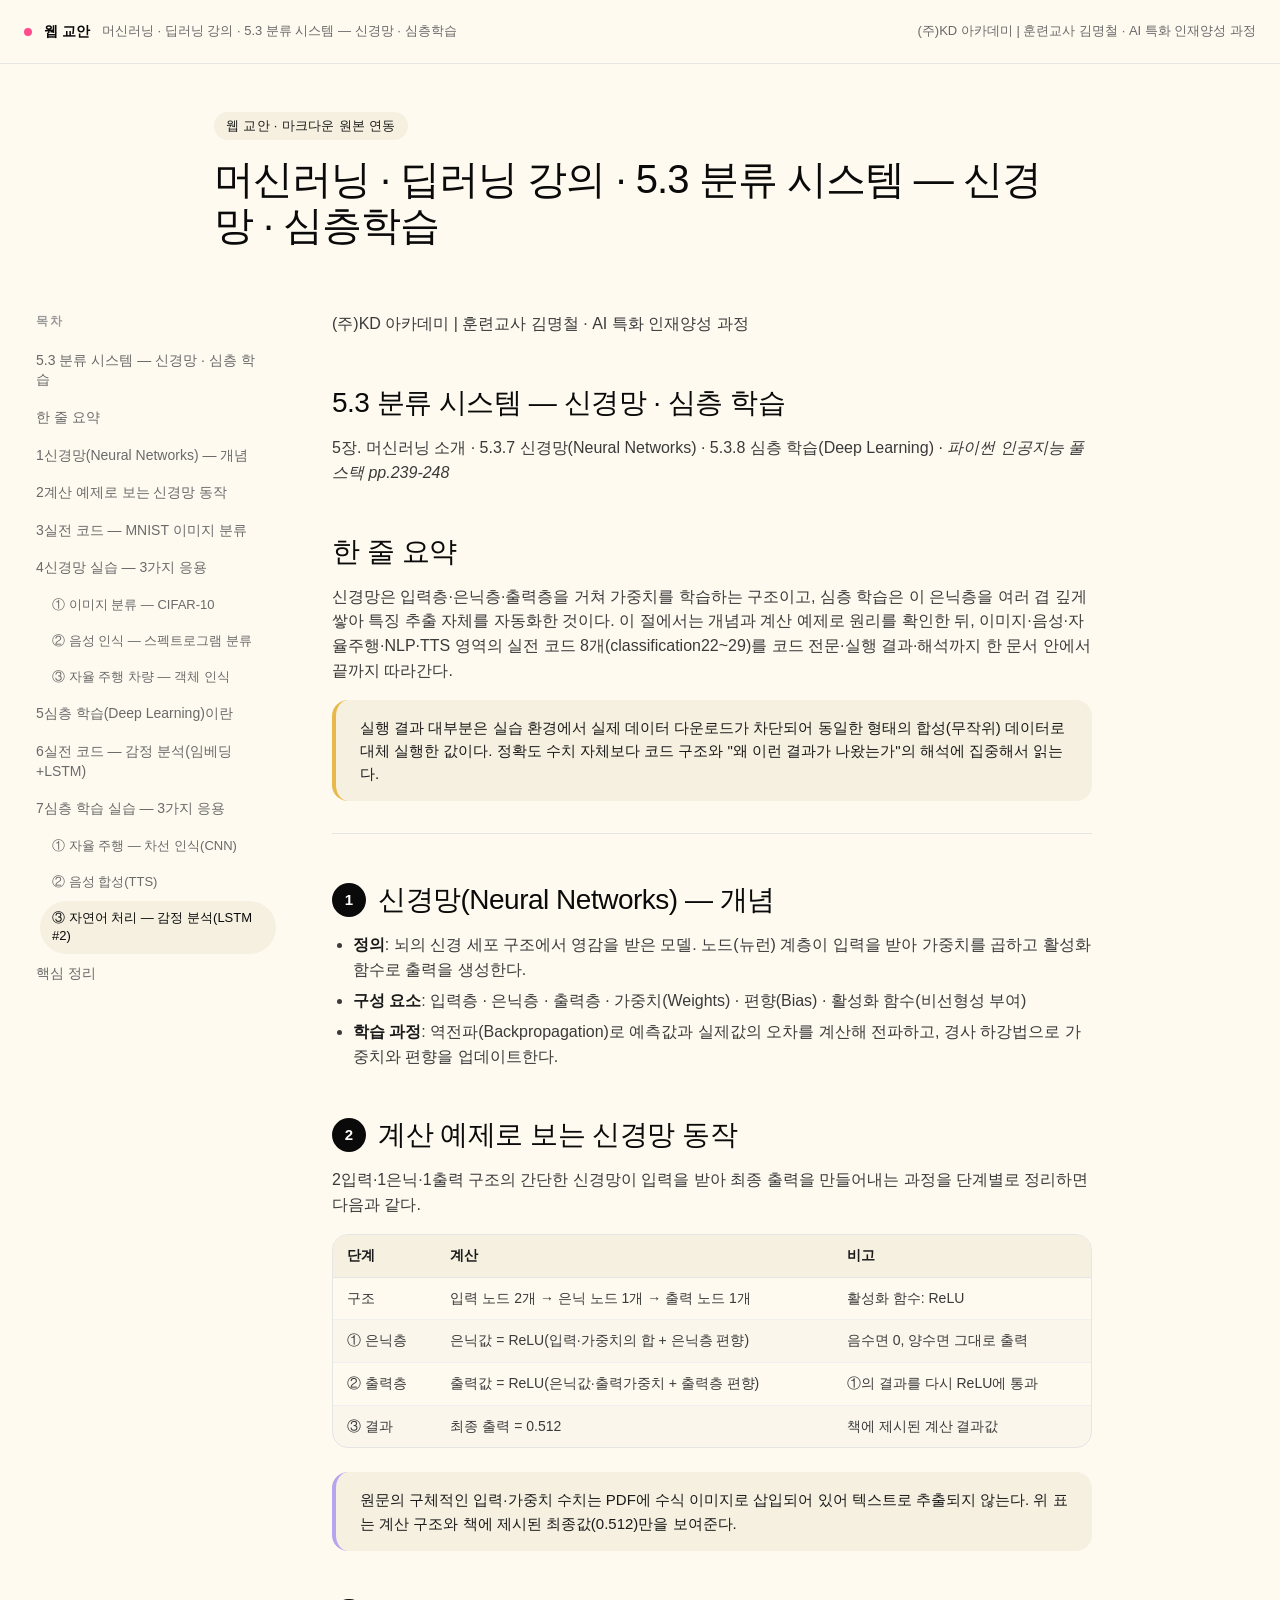
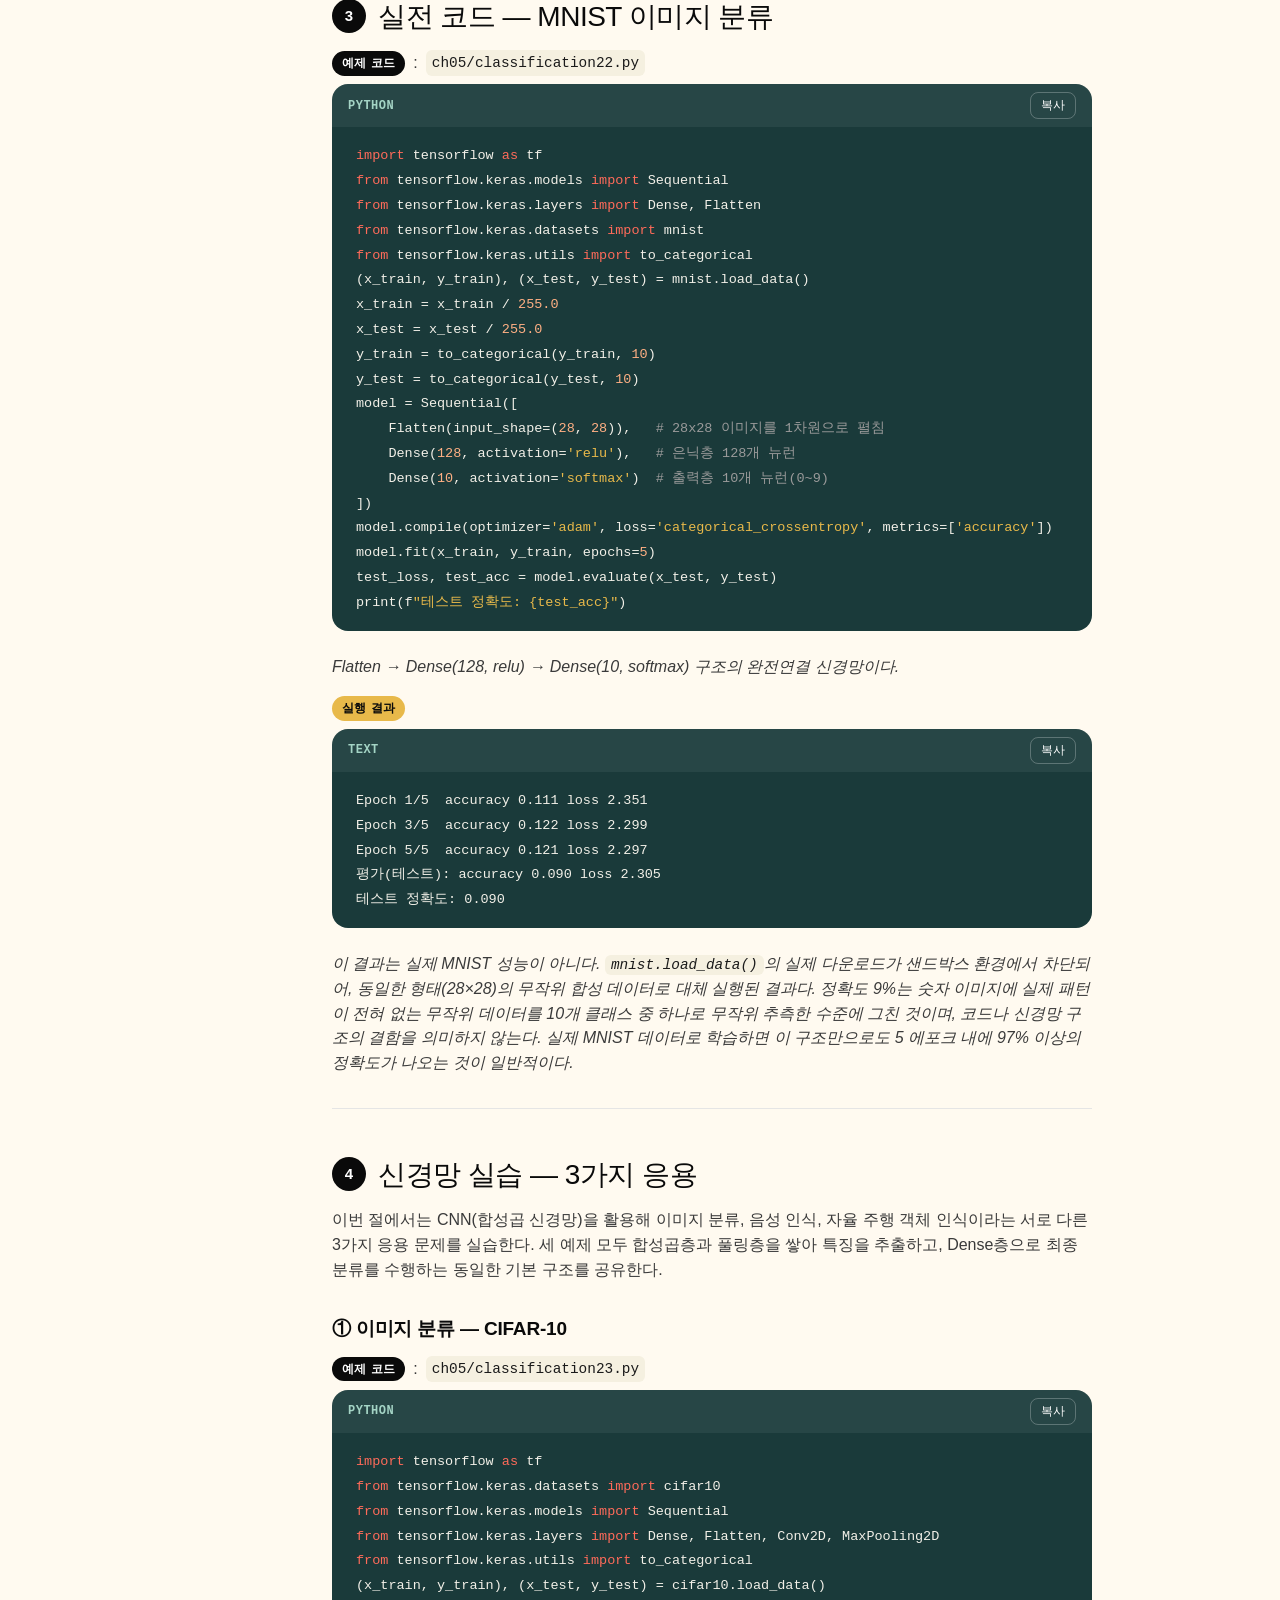
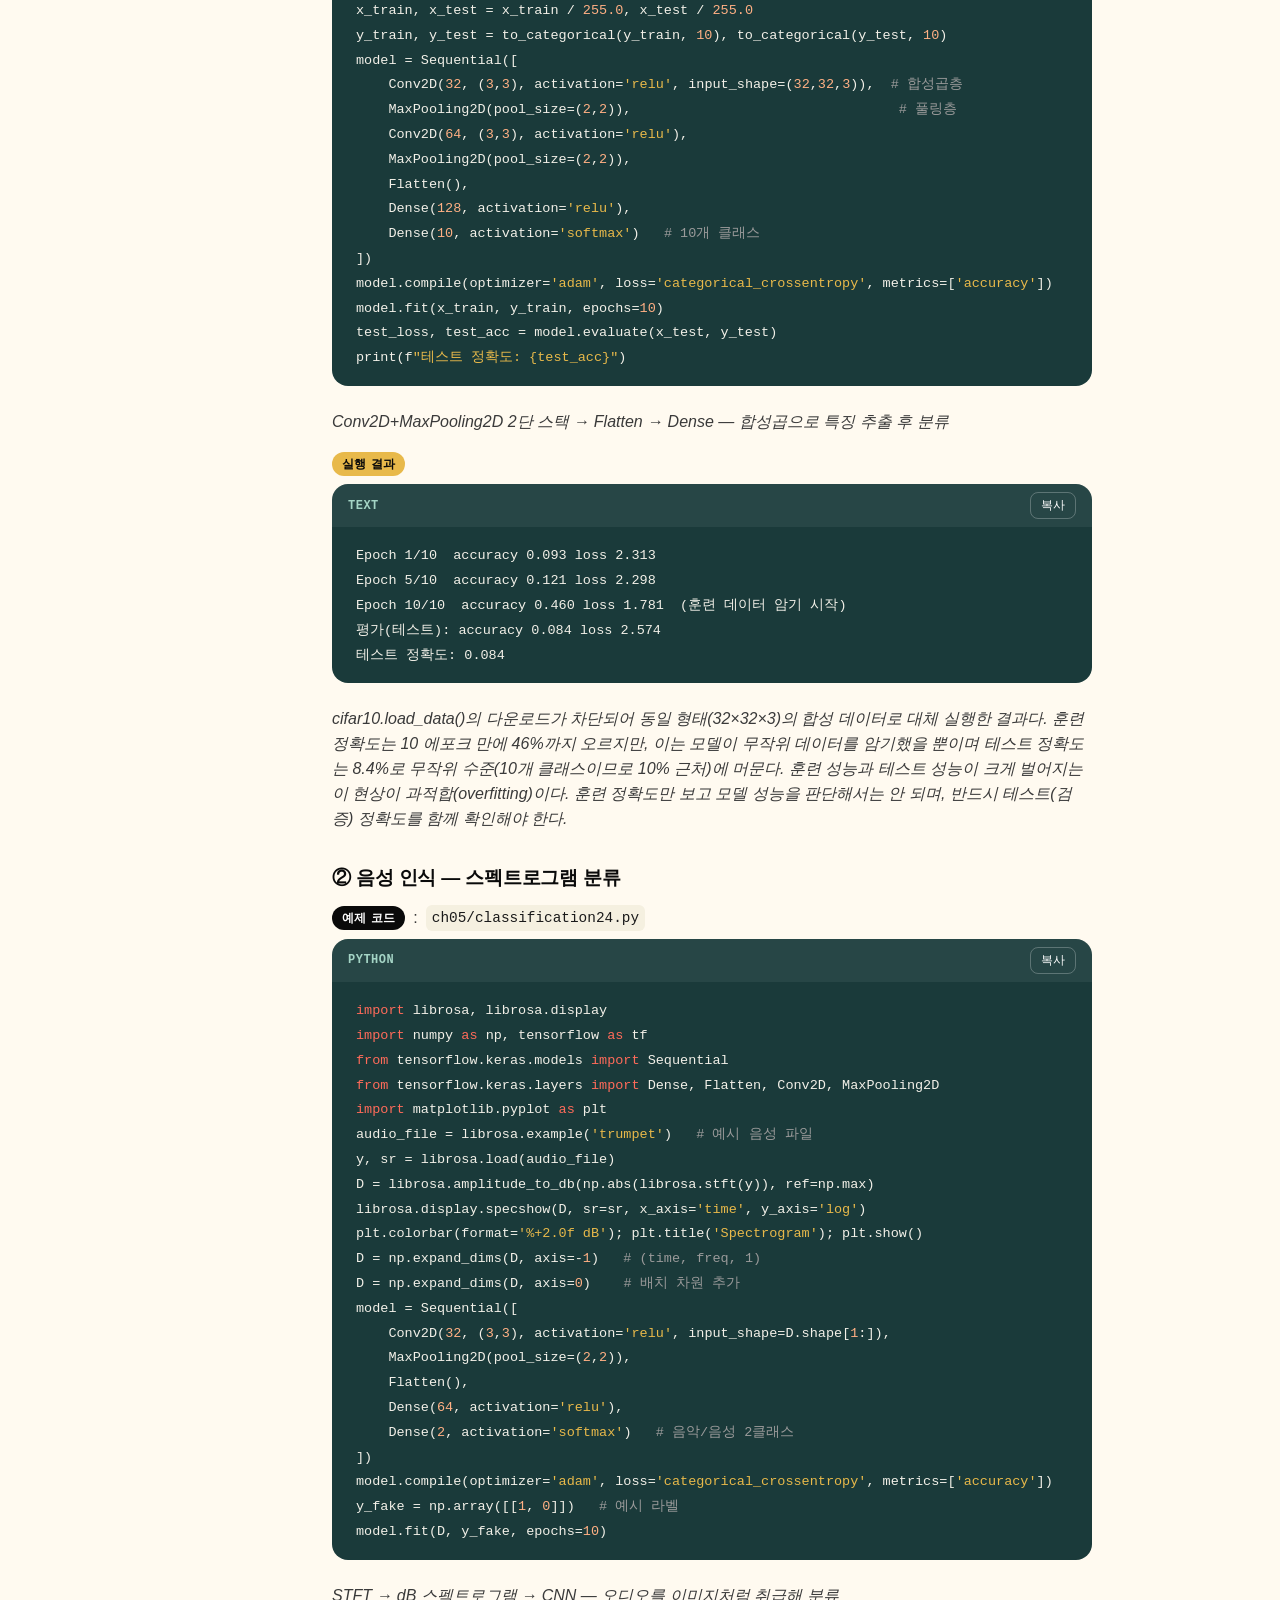
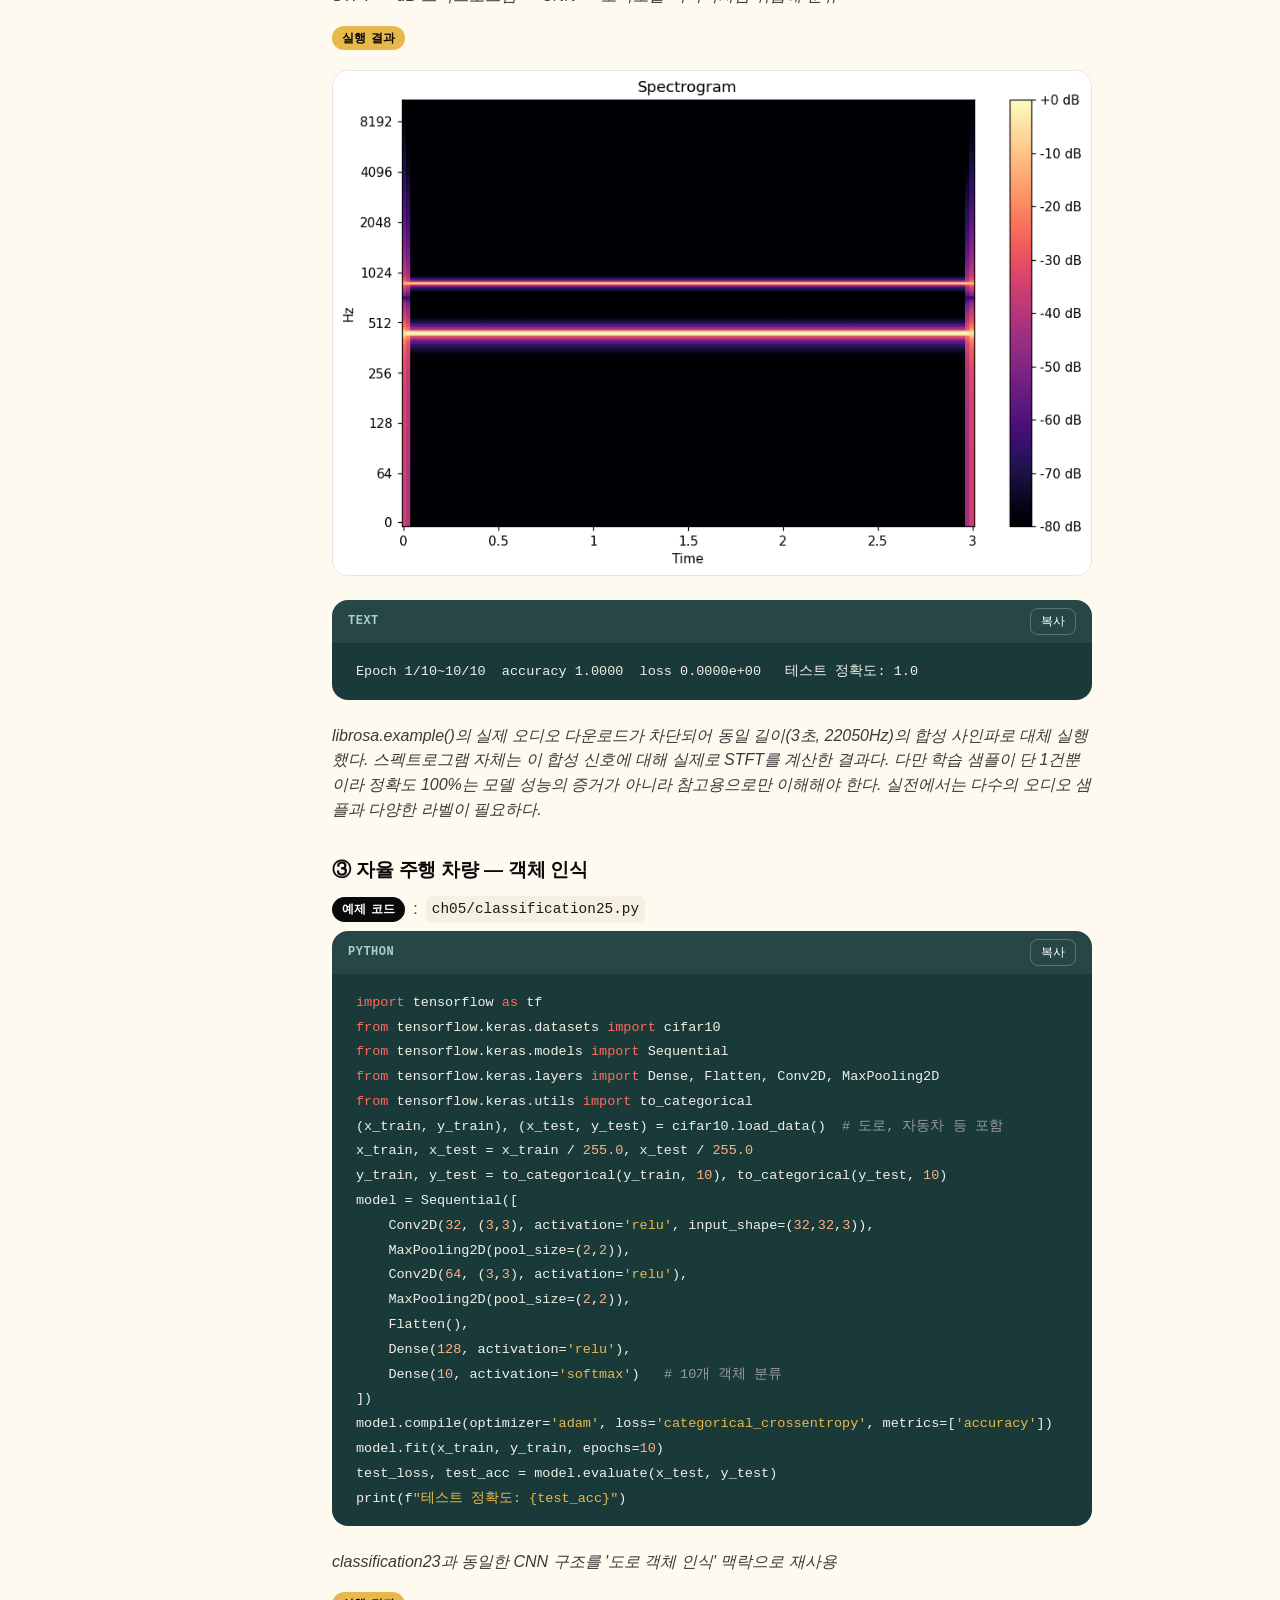
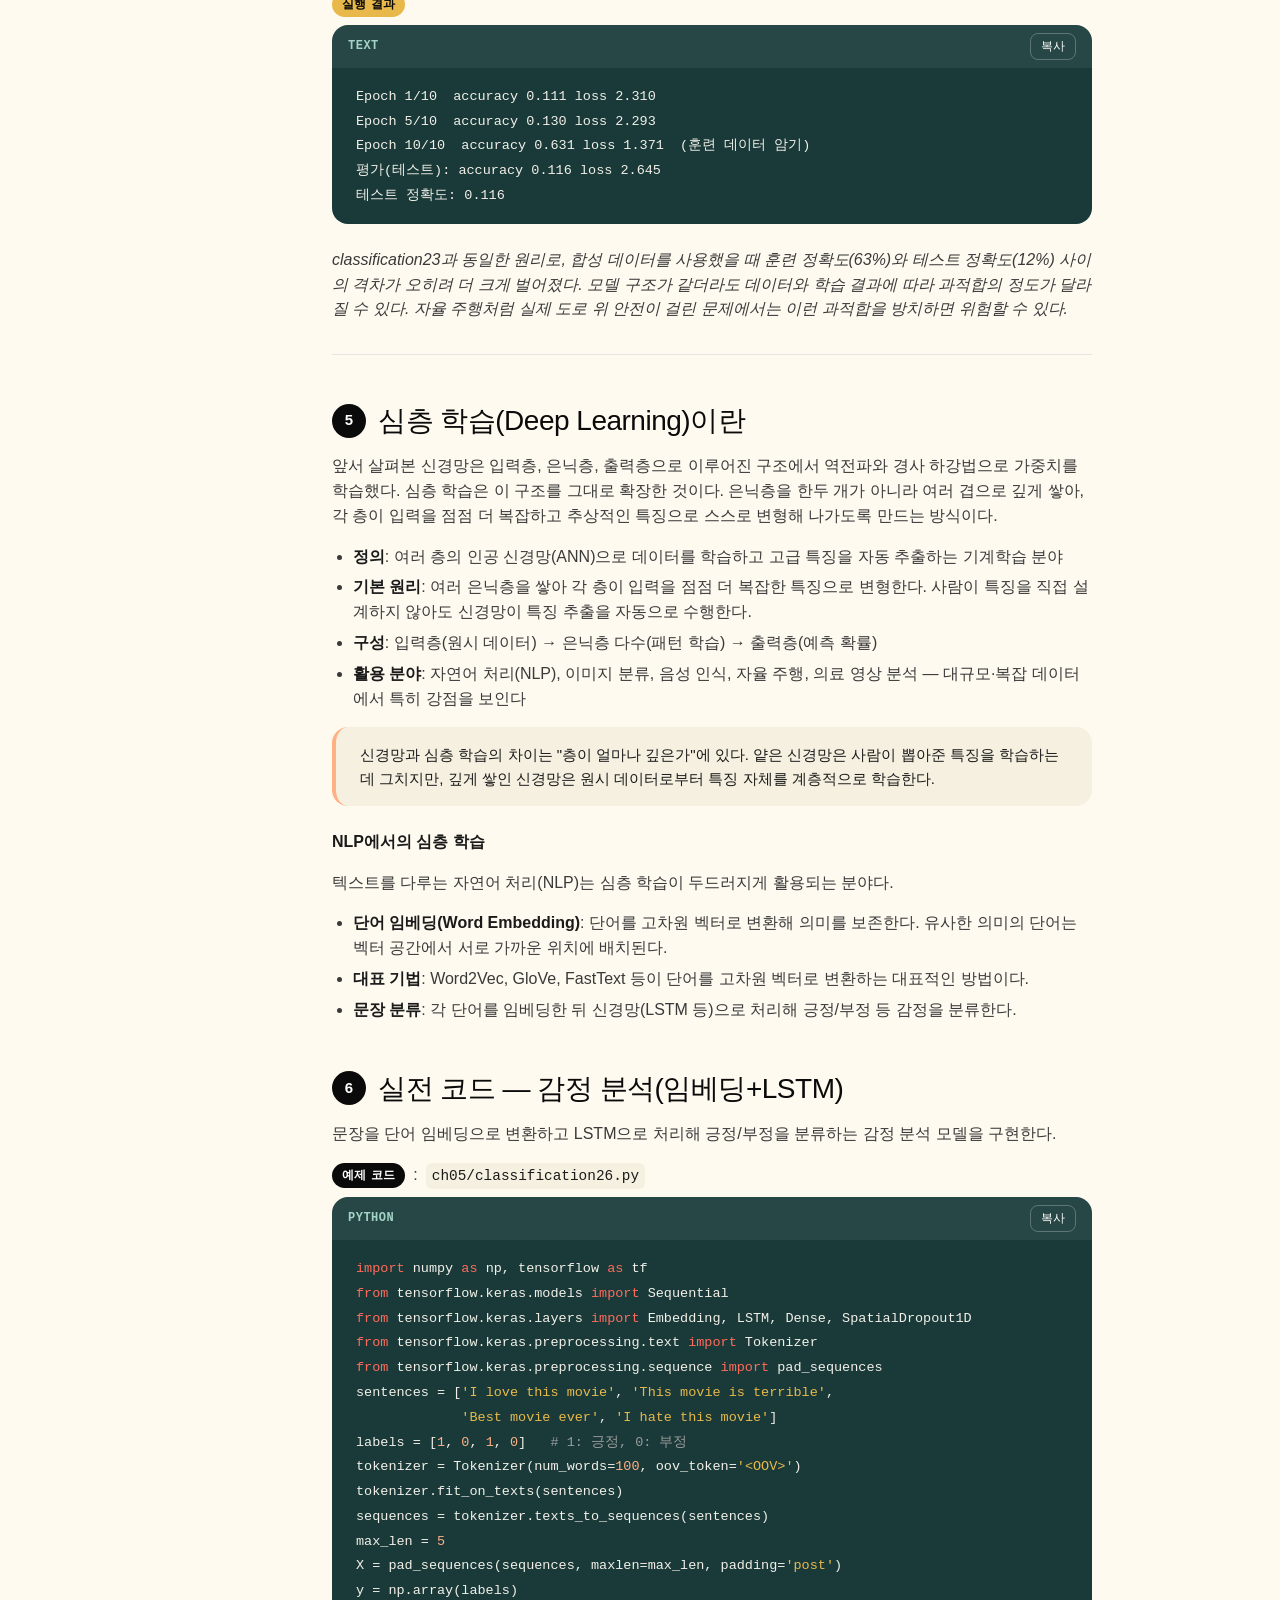
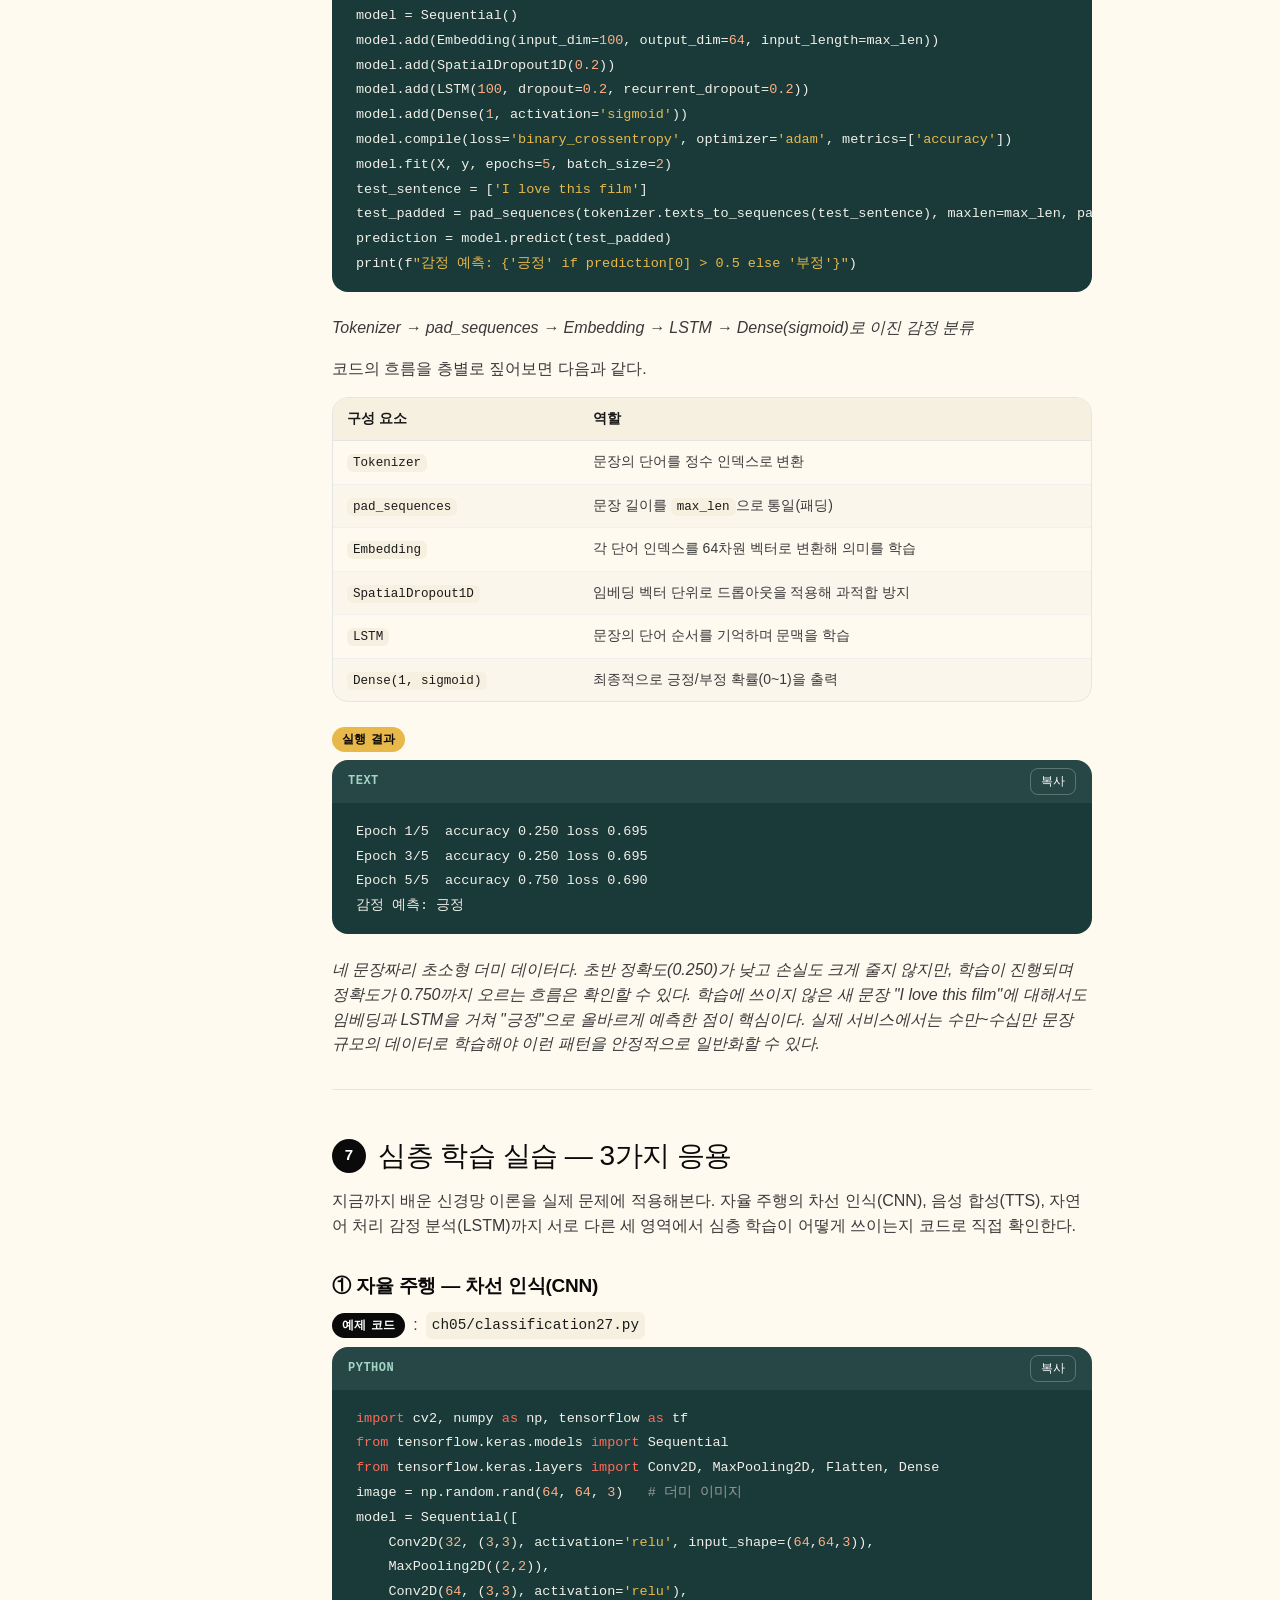
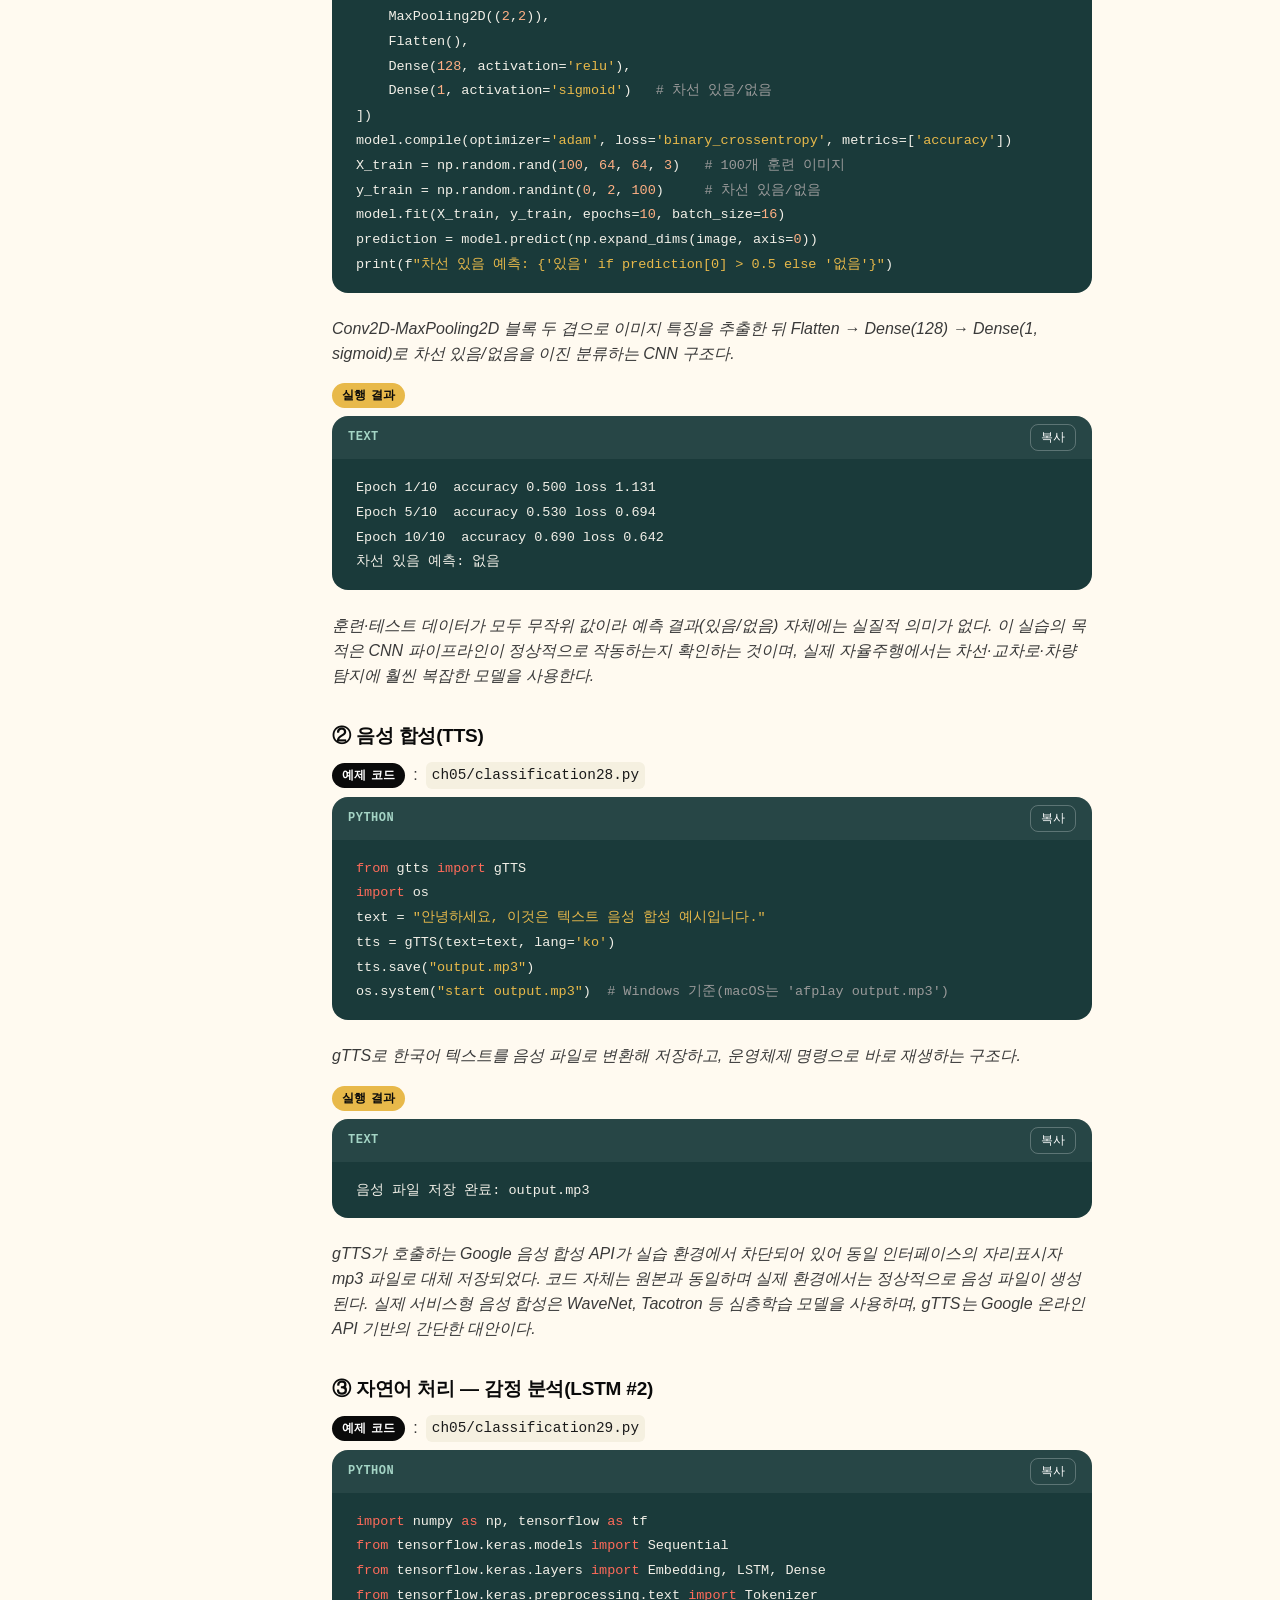
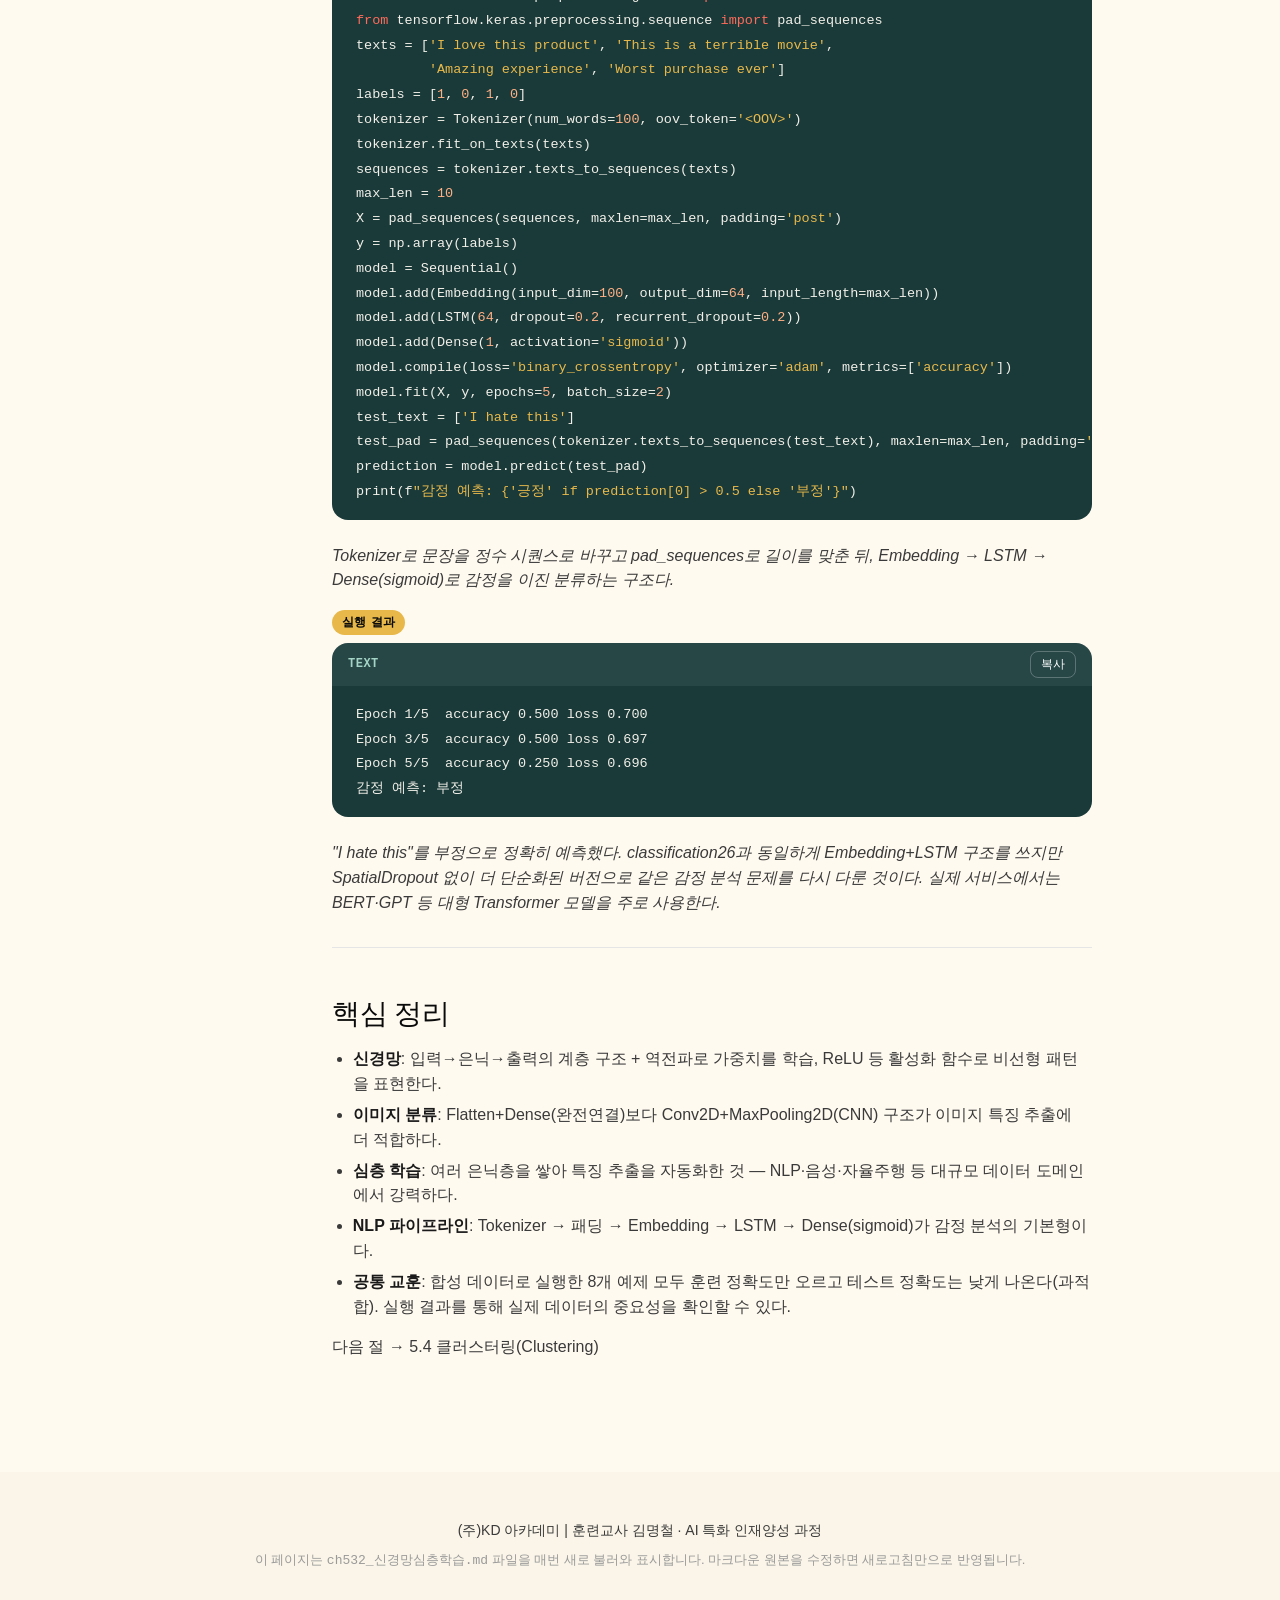
==== commit 4e25de28: "인쇄버튼/헤더 이미지/세부 목차 제거, 상단 기관 문구 추가" ====
--- a/index.html
+++ b/index.html
@@ -5,514 +5,7 @@
 <meta name="viewport" content="width=device-width, initial-scale=1.0">
 <title>웹 교안</title>
 <meta name="description" content="마크다운 원본을 불러와 표시하는 웹 교안">
-<style>
-  :root{
-    --color-canvas:#fffaf0;
-    --color-surface-soft:#faf5e8;
-    --color-surface-card:#f5f0e0;
-    --color-surface-strong:#ebe6d6;
-    --color-ink:#0a0a0a;
-    --color-body:#3a3a3a;
-    --color-body-strong:#1a1a1a;
-    --color-muted:#6a6a6a;
-    --color-muted-soft:#9a9a9a;
-    --color-hairline:#e5e5e5;
-    --color-hairline-soft:#f0f0f0;
-    --color-primary:#0a0a0a;
-    --color-primary-active:#1f1f1f;
-    --color-on-primary:#ffffff;
-    --color-pink:#ff4d8b;
-    --color-teal:#1a3a3a;
-    --color-lavender:#b8a4ed;
-    --color-peach:#ffb084;
-    --color-ochre:#e8b94a;
-    --color-mint:#a4d4c5;
-    --color-coral:#ff6b5a;
-    --color-dark:#0a1a1a;
-    --color-dark-elevated:#1a2a2a;
-
-    --radius-xs:6px;
-    --radius-sm:8px;
-    --radius-md:12px;
-    --radius-lg:16px;
-    --radius-xl:24px;
-    --radius-pill:9999px;
-
-    --space-xxs:4px;
-    --space-xs:8px;
-    --space-sm:12px;
-    --space-md:16px;
-    --space-lg:24px;
-    --space-xl:32px;
-    --space-xxl:48px;
-    --space-section:96px;
-
-    --font-display:"Inter",-apple-system,BlinkMacSystemFont,"Segoe UI",Roboto,sans-serif;
-    --font-body:"Inter",-apple-system,BlinkMacSystemFont,"Segoe UI",Roboto,sans-serif;
-    --font-mono:"SFMono-Regular",Consolas,"Liberation Mono",Menlo,monospace;
-  }
-
-  *{box-sizing:border-box;}
-  html{scroll-behavior:smooth;}
-  body{
-    margin:0;
-    background:var(--color-canvas);
-    color:var(--color-body);
-    font-family:var(--font-body);
-    font-size:16px;
-    line-height:1.55;
-    -webkit-font-smoothing:antialiased;
-  }
-  img{max-width:100%;display:block;}
-  a{color:inherit;}
-
-  /* ---------- top nav ---------- */
-  .top-nav{
-    position:sticky;
-    top:0;
-    z-index:40;
-    height:64px;
-    display:flex;
-    align-items:center;
-    justify-content:space-between;
-    padding:0 var(--space-lg);
-    background:rgba(255,250,240,0.92);
-    backdrop-filter:saturate(180%) blur(8px);
-    border-bottom:1px solid var(--color-hairline);
-  }
-  .top-nav__brand{
-    display:flex;
-    align-items:center;
-    gap:var(--space-sm);
-    font-family:var(--font-display);
-    font-weight:600;
-    font-size:14px;
-    color:var(--color-ink);
-    white-space:nowrap;
-    overflow:hidden;
-    text-overflow:ellipsis;
-  }
-  .top-nav__dot{
-    width:8px;height:8px;border-radius:var(--radius-pill);
-    background:var(--color-pink);
-    flex:none;
-  }
-  .top-nav__doc-title{
-    font-weight:500;
-    color:var(--color-muted);
-    font-size:13px;
-    max-width:40vw;
-    overflow:hidden;
-    text-overflow:ellipsis;
-    white-space:nowrap;
-  }
-  .top-nav__actions{display:flex;align-items:center;gap:var(--space-sm);}
-
-  .btn{
-    font-family:var(--font-body);
-    font-size:14px;
-    font-weight:600;
-    line-height:1;
-    border-radius:var(--radius-md);
-    border:none;
-    cursor:pointer;
-    padding:10px 16px;
-    display:inline-flex;
-    align-items:center;
-    gap:6px;
-  }
-  .btn-primary{background:var(--color-primary);color:var(--color-on-primary);}
-  .btn-primary:hover{background:var(--color-primary-active);}
-  .btn-secondary{background:var(--color-canvas);color:var(--color-ink);border:1px solid var(--color-hairline);}
-  .btn-secondary:hover{border-color:var(--color-ink);}
-  .btn-icon{padding:10px;border-radius:var(--radius-pill);}
-
-  .toc-toggle{display:none;}
-
-  /* ---------- lesson switcher ---------- */
-  .lesson-tabs{
-    display:flex;
-    gap:var(--space-xs);
-    padding:var(--space-sm) var(--space-lg) 0;
-    flex-wrap:wrap;
-  }
-  .lesson-tab{
-    background:transparent;
-    color:var(--color-muted);
-    font-family:var(--font-body);
-    font-size:14px;
-    font-weight:500;
-    border:none;
-    border-radius:var(--radius-pill);
-    padding:8px 16px;
-    cursor:pointer;
-  }
-  .lesson-tab.is-active{background:var(--color-surface-card);color:var(--color-ink);}
-
-  /* ---------- hero ---------- */
-  .hero{
-    padding:var(--space-xxl) var(--space-lg);
-    display:grid;
-    grid-template-columns:7fr 5fr;
-    gap:var(--space-xl);
-    align-items:center;
-    max-width:1280px;
-    margin:0 auto;
-  }
-  .hero__eyebrow{
-    display:inline-flex;
-    align-items:center;
-    gap:var(--space-xs);
-    background:var(--color-surface-card);
-    color:var(--color-body-strong);
-    font-size:13px;
-    font-weight:500;
-    letter-spacing:0.3px;
-    padding:4px 12px;
-    border-radius:var(--radius-pill);
-    margin-bottom:var(--space-md);
-  }
-  .hero h1{
-    font-family:var(--font-display);
-    font-weight:500;
-    font-size:40px;
-    line-height:1.15;
-    letter-spacing:-1px;
-    color:var(--color-ink);
-    margin:0 0 var(--space-md);
-  }
-  .hero__subtitle{
-    font-size:16px;
-    color:var(--color-muted);
-    margin:0 0 var(--space-lg);
-    line-height:1.6;
-  }
-  .hero__meta{display:flex;flex-wrap:wrap;gap:var(--space-xs);}
-  .badge-pill{
-    display:inline-flex;
-    align-items:center;
-    background:var(--color-surface-card);
-    color:var(--color-ink);
-    font-size:13px;
-    font-weight:500;
-    padding:4px 12px;
-    border-radius:var(--radius-pill);
-  }
-  .badge-pill.badge-pink{background:var(--color-pink);color:#fff;}
-  .badge-pill.badge-teal{background:var(--color-teal);color:#fff;}
-  .badge-pill.badge-ochre{background:var(--color-ochre);color:var(--color-ink);}
-
-  .hero__art{
-    background:var(--color-surface-soft);
-    border-radius:var(--radius-xl);
-    overflow:hidden;
-    display:flex;
-    align-items:center;
-    justify-content:center;
-    min-height:160px;
-  }
-  .hero__art img{width:100%;height:100%;object-fit:cover;}
-
-  /* ---------- layout ---------- */
-  .layout{
-    max-width:1280px;
-    margin:0 auto;
-    padding:0 var(--space-lg) var(--space-section);
-    display:grid;
-    grid-template-columns:260px minmax(0,1fr);
-    gap:var(--space-xxl);
-    align-items:start;
-  }
-
-  .toc{
-    position:sticky;
-    top:88px;
-    max-height:calc(100vh - 110px);
-    overflow-y:auto;
-    padding-right:var(--space-xs);
-  }
-  .toc__label{
-    font-size:12px;
-    font-weight:600;
-    letter-spacing:1.5px;
-    text-transform:uppercase;
-    color:var(--color-muted-soft);
-    margin:0 0 var(--space-sm) var(--space-sm);
-  }
-  .toc__list{list-style:none;margin:0;padding:0;display:flex;flex-direction:column;gap:2px;}
-  .toc__link{
-    display:block;
-    padding:8px 12px;
-    border-radius:var(--radius-pill);
-    color:var(--color-muted);
-    font-size:14px;
-    font-weight:500;
-    text-decoration:none;
-    line-height:1.4;
-  }
-  .toc__link:hover{background:var(--color-hairline-soft);color:var(--color-ink);}
-  .toc__link.is-active{background:var(--color-surface-card);color:var(--color-ink);}
-  .toc__sub{margin-left:var(--space-md);}
-  .toc__sub .toc__link{font-size:13px;font-weight:400;}
-
-  /* ---------- content ---------- */
-  .content-card{
-    background:var(--color-canvas);
-    min-width:0;
-  }
-  .doc{max-width:760px;}
-
-  .doc h2{
-    font-family:var(--font-display);
-    font-weight:500;
-    font-size:28px;
-    letter-spacing:-0.5px;
-    line-height:1.25;
-    color:var(--color-ink);
-    margin:var(--space-xxl) 0 var(--space-md);
-    display:flex;
-    align-items:center;
-    gap:var(--space-sm);
-    scroll-margin-top:88px;
-  }
-  .doc > h2:first-child{margin-top:0;}
-  .doc h2 .h2-badge{
-    flex:none;
-    width:34px;height:34px;
-    border-radius:var(--radius-pill);
-    background:var(--color-primary);
-    color:var(--color-on-primary);
-    font-size:15px;
-    font-weight:600;
-    display:flex;align-items:center;justify-content:center;
-    letter-spacing:0;
-  }
-  .doc h3{
-    font-family:var(--font-display);
-    font-weight:600;
-    font-size:19px;
-    letter-spacing:-0.2px;
-    color:var(--color-ink);
-    margin:var(--space-xl) 0 var(--space-sm);
-    scroll-margin-top:88px;
-  }
-  .doc h4{
-    font-size:16px;
-    font-weight:600;
-    color:var(--color-ink);
-    margin:var(--space-lg) 0 var(--space-xs);
-  }
-  .doc p{margin:0 0 var(--space-md);color:var(--color-body);}
-  .doc ul,.doc ol{margin:0 0 var(--space-md);padding-left:1.3em;color:var(--color-body);}
-  .doc li{margin-bottom:6px;}
-  .doc li > p{margin-bottom:6px;}
-  .doc strong{color:var(--color-body-strong);font-weight:600;}
-  .doc hr{border:none;border-top:1px solid var(--color-hairline);margin:var(--space-xl) 0;}
-  .doc a{color:var(--color-ink);text-decoration:underline;text-underline-offset:2px;}
-
-  .doc img{
-    border-radius:var(--radius-lg);
-    border:1px solid var(--color-hairline);
-    margin:var(--space-sm) 0 var(--space-lg);
-  }
-
-  /* label lines: 예제 코드 / 실행 결과 */
-  .doc p.label-line{
-    display:inline-flex;
-    align-items:center;
-    gap:8px;
-    background:transparent;
-    margin-bottom:var(--space-xs);
-  }
-  .doc p.label-line .label-badge{
-    display:inline-flex;
-    align-items:center;
-    background:var(--color-ink);
-    color:#fff;
-    font-size:12px;
-    font-weight:600;
-    letter-spacing:0.4px;
-    padding:3px 10px;
-    border-radius:var(--radius-pill);
-  }
-  .doc p.label-line.label-result .label-badge{background:var(--color-ochre);color:var(--color-ink);}
-
-  /* callouts (blockquote) */
-  .doc blockquote{
-    margin:var(--space-md) 0 var(--space-lg);
-    padding:var(--space-md) var(--space-lg);
-    border-radius:var(--radius-lg);
-    background:var(--color-surface-card);
-    border-left:4px solid var(--color-lavender);
-    color:var(--color-body-strong);
-  }
-  .doc blockquote p{margin:0;color:inherit;font-size:15px;}
-  .doc blockquote.callout-1{border-left-color:var(--color-lavender);}
-  .doc blockquote.callout-2{border-left-color:var(--color-peach);}
-  .doc blockquote.callout-0{border-left-color:var(--color-ochre);}
-
-  /* tables */
-  .doc .table-wrap{
-    overflow-x:auto;
-    border:1px solid var(--color-hairline);
-    border-radius:var(--radius-lg);
-    margin:0 0 var(--space-lg);
-  }
-  .doc table{border-collapse:collapse;width:100%;font-size:14px;}
-  .doc thead th{
-    background:var(--color-surface-card);
-    color:var(--color-body-strong);
-    font-weight:600;
-    text-align:left;
-    padding:10px 14px;
-    border-bottom:1px solid var(--color-hairline);
-    white-space:nowrap;
-  }
-  .doc tbody td{
-    padding:10px 14px;
-    border-bottom:1px solid var(--color-hairline-soft);
-    color:var(--color-body);
-    vertical-align:top;
-  }
-  .doc tbody tr:last-child td{border-bottom:none;}
-  .doc tbody tr:nth-child(even){background:rgba(0,0,0,0.015);}
-
-  /* code */
-  .doc .code-block{
-    position:relative;
-    background:var(--color-teal);
-    border-radius:var(--radius-lg);
-    margin:0 0 var(--space-lg);
-    overflow:hidden;
-  }
-  .doc .code-block__bar{
-    display:flex;
-    align-items:center;
-    justify-content:space-between;
-    padding:8px 16px;
-    background:rgba(255,255,255,0.06);
-  }
-  .doc .code-block__lang{
-    font-family:var(--font-mono);
-    font-size:12px;
-    font-weight:600;
-    letter-spacing:0.5px;
-    color:var(--color-mint);
-    text-transform:uppercase;
-  }
-  .doc .code-copy{
-    background:transparent;
-    border:1px solid rgba(255,255,255,0.25);
-    color:#fff;
-    font-size:12px;
-    font-weight:500;
-    border-radius:var(--radius-sm);
-    padding:4px 10px;
-    cursor:pointer;
-  }
-  .doc .code-copy:hover{background:rgba(255,255,255,0.12);}
-  .doc pre{
-    margin:0;
-    padding:var(--space-md) var(--space-lg);
-    overflow-x:auto;
-  }
-  .doc pre code{
-    font-family:var(--font-mono);
-    font-size:13.5px;
-    line-height:1.6;
-    color:#f2f0e8;
-    background:transparent;
-  }
-  .doc :not(pre) > code{
-    background:var(--color-surface-card);
-    color:var(--color-body-strong);
-    padding:2px 6px;
-    border-radius:var(--radius-xs);
-    font-family:var(--font-mono);
-    font-size:0.9em;
-  }
-  /* minimal token colors for python */
-  .tok-kw{color:var(--color-coral);}
-  .tok-str{color:var(--color-ochre);}
-  .tok-com{color:var(--color-muted-soft);}
-  .tok-num{color:var(--color-peach);}
-  .tok-fn{color:var(--color-mint);}
-
-  /* footer */
-  .site-footer{
-    background:var(--color-surface-soft);
-    color:var(--color-body);
-    padding:var(--space-xxl) var(--space-lg);
-    text-align:center;
-    font-size:14px;
-  }
-  .site-footer .note{color:var(--color-muted-soft);font-size:13px;margin-top:var(--space-xs);}
-
-  /* scroll top */
-  .scroll-top{
-    position:fixed;
-    right:var(--space-lg);
-    bottom:var(--space-lg);
-    z-index:30;
-    width:44px;height:44px;
-    border-radius:var(--radius-pill);
-    background:var(--color-primary);
-    color:#fff;
-    border:none;
-    cursor:pointer;
-    display:none;
-    align-items:center;justify-content:center;
-    font-size:18px;
-    box-shadow:0 8px 24px rgba(10,10,10,0.18);
-  }
-  .scroll-top.is-visible{display:flex;}
-
-  /* state screens */
-  .state-screen{
-    max-width:520px;
-    margin:120px auto;
-    text-align:center;
-    padding:0 var(--space-lg);
-  }
-  .state-screen h2{font-family:var(--font-display);font-weight:500;font-size:24px;color:var(--color-ink);margin-bottom:var(--space-sm);}
-  .state-screen p{color:var(--color-muted);line-height:1.6;}
-  .state-screen code{background:var(--color-surface-card);padding:2px 8px;border-radius:var(--radius-xs);}
-  .spinner{
-    width:28px;height:28px;
-    border-radius:50%;
-    border:3px solid var(--color-hairline);
-    border-top-color:var(--color-ink);
-    margin:0 auto var(--space-md);
-    animation:spin 0.8s linear infinite;
-  }
-  @keyframes spin{to{transform:rotate(360deg);}}
-
-  /* responsive */
-  @media (max-width:960px){
-    .hero{grid-template-columns:1fr;}
-    .hero__art{order:-1;min-height:180px;}
-    .layout{grid-template-columns:1fr;}
-    .toc{
-      position:fixed;
-      top:64px;left:0;right:0;bottom:0;
-      background:var(--color-canvas);
-      padding:var(--space-lg);
-      max-height:none;
-      transform:translateY(-110%);
-      transition:transform 0.2s ease;
-      z-index:35;
-    }
-    .toc.is-open{transform:translateY(0);}
-    .toc-toggle{display:inline-flex;}
-    .doc{max-width:100%;}
-  }
-
-  @media print{
-    .top-nav,.toc,.scroll-top,.lesson-tabs{display:none !important;}
-    .layout{grid-template-columns:1fr;}
-    body{background:#fff;}
-  }
-</style>
+<link rel="stylesheet" href="css/style.css">
 </head>
 <body>
 
@@ -523,8 +16,8 @@
     <span class="top-nav__doc-title" id="navDocTitle"></span>
   </div>
   <div class="top-nav__actions">
+    <span class="top-nav__org">(주)KD 아카데미 | 훈련교사 김명철 · AI 특화 인재양성 과정</span>
     <button class="btn btn-secondary toc-toggle" id="tocToggle" type="button">목차</button>
-    <button class="btn btn-secondary" id="printBtn" type="button">인쇄</button>
   </div>
 </nav>
 
@@ -540,320 +33,8 @@
 
 <button class="scroll-top" id="scrollTopBtn" type="button" aria-label="맨 위로">↑</button>
 
-<script src="vendor-marked.min.js"></script>
-<script src="vendor-dompurify.min.js"></script>
-<script>
-(function(){
-  "use strict";
-
-  var APP = document.getElementById("app");
-  var NAV_DOC_TITLE = document.getElementById("navDocTitle");
-  var LESSON_TABS = document.getElementById("lessonTabs");
-  var SCROLL_BTN = document.getElementById("scrollTopBtn");
-  var PRINT_BTN = document.getElementById("printBtn");
-
-  var DEFAULT_MANIFEST = "lessons.json";
-
-  function qs(name){
-    var params = new URLSearchParams(window.location.search);
-    return params.get(name);
-  }
-
-  function escapeHtml(s){
-    return s.replace(/&/g,"&amp;").replace(/</g,"&lt;").replace(/>/g,"&gt;");
-  }
-
-  function renderError(title, detail){
-    APP.innerHTML =
-      '<div class="state-screen">' +
-        '<h2>' + escapeHtml(title) + '</h2>' +
-        '<p>' + detail + '</p>' +
-      '</div>';
-  }
-
-  function fetchText(path){
-    return fetch(path, {cache:"no-cache"}).then(function(res){
-      if(!res.ok){ throw new Error("HTTP " + res.status); }
-      return res.text();
-    });
-  }
-
-  function loadManifest(){
-    return fetchText(DEFAULT_MANIFEST)
-      .then(function(txt){
-        try{ return JSON.parse(txt); }
-        catch(e){ return {lessons:[]}; }
-      })
-      .catch(function(){ return {lessons:[]}; });
-  }
-
-  function buildTabs(lessons, activeFile){
-    if(!lessons || lessons.length < 2){
-      LESSON_TABS.style.display = "none";
-      LESSON_TABS.innerHTML = "";
-      return;
-    }
-    LESSON_TABS.style.display = "flex";
-    LESSON_TABS.innerHTML = lessons.map(function(l){
-      var cls = "lesson-tab" + (l.file === activeFile ? " is-active" : "");
-      return '<button class="' + cls + '" data-file="' + escapeHtml(l.file) + '" type="button">' +
-        escapeHtml(l.label || l.file) + '</button>';
-    }).join("");
-
-    Array.prototype.forEach.call(LESSON_TABS.querySelectorAll(".lesson-tab"), function(btn){
-      btn.addEventListener("click", function(){
-        var f = btn.getAttribute("data-file");
-        var url = new URL(window.location.href);
-        url.searchParams.set("doc", f);
-        window.location.href = url.toString();
-      });
-    });
-  }
-
-  // split off the first two bold-only lines as hero title/subtitle if the
-  // document follows the "**제목**" / "**부제**" convention used by the
-  // lesson template. falls back gracefully if the pattern is not found.
-  function extractHero(mdText, fallbackTitle){
-    var lines = mdText.split("\n");
-    var i = 0;
-    while(i < lines.length && lines[i].trim() === "") i++;
-
-    var titleMatch = i < lines.length ? lines[i].match(/^\*\*(.+)\*\*$/) : null;
-    if(!titleMatch){
-      return {title: fallbackTitle, subtitle: "", bodyStart: 0};
-    }
-    var title = titleMatch[1];
-    var j = i + 1;
-    var subtitle = "";
-    if(j < lines.length){
-      var subMatch = lines[j].match(/^\*\*(.+)\*\*$/);
-      if(subMatch){ subtitle = subMatch[1]; j++; }
-    }
-    return {title: title, subtitle: subtitle, bodyStart: j};
-  }
-
-  function slugify(text, index){
-    return "sec-" + index;
-  }
-
-  // single-pass tokenizer: matches comments / strings / numbers / keywords
-  // against the ORIGINAL escaped source only, so inserted <span> markup is
-  // never re-scanned by a later rule (which would corrupt the HTML).
-  var PY_TOKEN_RE = /(#[^\n]*)|("(?:[^"\\\n]|\\.)*"|'(?:[^'\\\n]|\\.)*')|\b(\d+\.?\d*)\b|\b(import|from|as|def|class|return|if|elif|else|for|while|in|not|and|or|is|None|True|False|try|except|finally|with|lambda|yield|break|continue|pass|global|self)\b/g;
-
-  function highlightPython(code){
-    var escaped = escapeHtml(code);
-    return escaped.replace(PY_TOKEN_RE, function(m, comment, str, num, kw){
-      if(comment !== undefined) return '<span class="tok-com">' + comment + '</span>';
-      if(str !== undefined) return '<span class="tok-str">' + str + '</span>';
-      if(num !== undefined) return '<span class="tok-num">' + num + '</span>';
-      if(kw !== undefined) return '<span class="tok-kw">' + kw + '</span>';
-      return m;
-    });
-  }
-
-  function enhance(container){
-    // heading ids + toc data
-    var headings = container.querySelectorAll("h2, h3");
-    var tocEntries = [];
-    headings.forEach(function(h, idx){
-      var id = slugify(h.textContent, idx);
-      h.id = id;
-      var isH2 = h.tagName === "H2";
-      if(isH2){
-        var m = h.textContent.match(/^(\d+)\.\s*(.+)$/);
-        if(m){
-          h.innerHTML = '<span class="h2-badge">' + m[1] + '</span><span>' + escapeHtml(m[2]) + '</span>';
-        }
-      }
-      tocEntries.push({id:id, text:h.textContent, level: isH2 ? 2 : 3});
-    });
-
-    // blockquotes -> callouts
-    var quotes = container.querySelectorAll("blockquote");
-    quotes.forEach(function(bq, idx){
-      bq.classList.add("callout-" + (idx % 3));
-    });
-
-    // tables -> scroll wrap
-    var tables = container.querySelectorAll("table");
-    tables.forEach(function(t){
-      var wrap = document.createElement("div");
-      wrap.className = "table-wrap";
-      t.parentNode.insertBefore(wrap, t);
-      wrap.appendChild(t);
-    });
-
-    // label lines: **예제 코드**: ... / **실행 결과**
-    var paras = container.querySelectorAll("p");
-    paras.forEach(function(p){
-      var strong = p.querySelector("strong");
-      if(!strong || p.firstElementChild !== strong) return;
-      var label = strong.textContent.trim();
-      if(label === "예제 코드" || label === "실행 결과"){
-        p.classList.add("label-line");
-        if(label === "실행 결과"){ p.classList.add("label-result"); }
-        strong.classList.add("label-badge");
-      }
-    });
-
-    // code blocks
-    var pres = container.querySelectorAll("pre > code");
-    pres.forEach(function(codeEl){
-      var pre = codeEl.parentElement;
-      var langClass = Array.prototype.find.call(codeEl.classList, function(c){ return c.indexOf("language-") === 0; });
-      var lang = langClass ? langClass.replace("language-","") : "text";
-      var raw = codeEl.textContent;
-
-      if(lang === "python" || lang === "py"){
-        codeEl.innerHTML = highlightPython(raw);
-      }
-
-      var wrap = document.createElement("div");
-      wrap.className = "code-block";
-      var bar = document.createElement("div");
-      bar.className = "code-block__bar";
-      bar.innerHTML = '<span class="code-block__lang">' + escapeHtml(lang) + '</span>' +
-        '<button class="code-copy" type="button">복사</button>';
-      pre.parentNode.insertBefore(wrap, pre);
-      wrap.appendChild(bar);
-      wrap.appendChild(pre);
-
-      bar.querySelector(".code-copy").addEventListener("click", function(){
-        navigator.clipboard.writeText(raw).then(function(){
-          var btn = bar.querySelector(".code-copy");
-          var original = btn.textContent;
-          btn.textContent = "복사됨";
-          setTimeout(function(){ btn.textContent = original; }, 1200);
-        }).catch(function(){});
-      });
-    });
-
-    return tocEntries;
-  }
-
-  function buildToc(entries){
-    if(!entries.length) return "";
-    var html = '<div class="toc__label">목차</div><ul class="toc__list">';
-    entries.forEach(function(e){
-      var cls = "toc__link" + (e.level === 3 ? " " : "");
-      var wrapClass = e.level === 3 ? "toc__sub" : "";
-      html += '<li class="' + wrapClass + '"><a class="toc__link" data-target="' + e.id + '" href="#' + e.id + '">' + escapeHtml(e.text) + '</a></li>';
-    });
-    html += "</ul>";
-    return html;
-  }
-
-  function wireToc(tocEl){
-    var links = tocEl.querySelectorAll(".toc__link");
-    var map = {};
-    links.forEach(function(l){ map[l.getAttribute("data-target")] = l; });
-
-    var headings = document.querySelectorAll(".doc h2, .doc h3");
-    if(!headings.length || !("IntersectionObserver" in window)) return;
-
-    var observer = new IntersectionObserver(function(entries){
-      entries.forEach(function(entry){
-        var link = map[entry.target.id];
-        if(!link) return;
-        if(entry.isIntersecting){
-          links.forEach(function(l){ l.classList.remove("is-active"); });
-          link.classList.add("is-active");
-        }
-      });
-    }, {rootMargin: "-100px 0px -70% 0px"});
-
-    headings.forEach(function(h){ observer.observe(h); });
-
-    var toggle = document.getElementById("tocToggle");
-    if(toggle){
-      toggle.addEventListener("click", function(){
-        tocEl.classList.toggle("is-open");
-      });
-      links.forEach(function(l){
-        l.addEventListener("click", function(){ tocEl.classList.remove("is-open"); });
-      });
-    }
-  }
-
-  function render(mdText, meta){
-    var hero = extractHero(mdText, meta.label || meta.file);
-    var bodyLines = mdText.split("\n").slice(hero.bodyStart);
-    var bodyMd = bodyLines.join("\n");
-
-    var rawHtml = marked.parse(bodyMd, {gfm:true, breaks:false});
-    var cleanHtml = window.DOMPurify ? DOMPurify.sanitize(rawHtml, {ADD_ATTR:["target"]}) : rawHtml;
-
-    document.title = hero.title + " · 웹 교안";
-    NAV_DOC_TITLE.textContent = hero.title;
-
-    var heroArt = meta.heroImage ?
-      '<div class="hero__art"><img src="' + meta.heroImage + '" alt=""></div>' :
-      '<div class="hero__art"></div>';
-
-    APP.innerHTML =
-      '<header class="hero">' +
-        '<div>' +
-          '<span class="hero__eyebrow">웹 교안 · 마크다운 원본 연동</span>' +
-          '<h1>' + escapeHtml(hero.title) + '</h1>' +
-          (hero.subtitle ? '<p class="hero__subtitle">' + escapeHtml(hero.subtitle) + '</p>' : '') +
-        '</div>' +
-        heroArt +
-      '</header>' +
-      '<div class="layout">' +
-        '<aside class="toc" id="tocPanel"></aside>' +
-        '<main class="content-card"><article class="doc" id="docBody"></article></main>' +
-      '</div>' +
-      '<footer class="site-footer">' +
-        '<div>' + escapeHtml(meta.footer || "") + '</div>' +
-        '<div class="note">이 페이지는 <code>' + escapeHtml(meta.file) + '</code> 파일을 매번 새로 불러와 표시합니다. 마크다운 원본을 수정하면 새로고침만으로 반영됩니다.</div>' +
-      '</footer>';
-
-    var docBody = document.getElementById("docBody");
-    docBody.innerHTML = cleanHtml;
-    var tocEntries = enhance(docBody);
-    document.getElementById("tocPanel").innerHTML = buildToc(tocEntries);
-    wireToc(document.getElementById("tocPanel"));
-  }
-
-  function boot(){
-    loadManifest().then(function(manifest){
-      var lessons = manifest.lessons || [];
-      var requested = qs("doc");
-      var target = requested ||
-        (lessons[0] && lessons[0].file) ||
-        "ch532_신경망심층학습.md";
-
-      buildTabs(lessons, target);
-
-      var meta = lessons.find(function(l){ return l.file === target; }) || {file: target, label: target};
-      meta.heroImage = "images/banner_header.png";
-      meta.footer = "(주)KD 아카데미 | 훈련교사 김명철 · AI 특화 인재양성 과정";
-
-      fetchText(target)
-        .then(function(mdText){ render(mdText, meta); })
-        .catch(function(err){
-          renderError(
-            "마크다운 파일을 불러오지 못했습니다",
-            "<code>" + escapeHtml(target) + "</code> 파일을 찾을 수 없거나 이 페이지를 <code>file://</code>로 직접 열었을 가능성이 있습니다.<br>" +
-            "GitHub Pages로 배포한 주소로 접속하거나, 로컬에서는 간이 서버(예: <code>python -m http.server</code>)를 통해 열어주세요.<br>" +
-            "오류 내용: " + escapeHtml(err.message)
-          );
-        });
-    });
-  }
-
-  window.addEventListener("scroll", function(){
-    if(window.scrollY > 480){ SCROLL_BTN.classList.add("is-visible"); }
-    else{ SCROLL_BTN.classList.remove("is-visible"); }
-  });
-  SCROLL_BTN.addEventListener("click", function(){
-    window.scrollTo({top:0, behavior:"smooth"});
-  });
-  PRINT_BTN.addEventListener("click", function(){ window.print(); });
-
-  boot();
-})();
-</script>
+<script src="js/vendor-marked.min.js"></script>
+<script src="js/vendor-dompurify.min.js"></script>
+<script src="js/app.js"></script>
 </body>
 </html>
--- a/css/style.css
+++ b/css/style.css
@@ -0,0 +1,502 @@
+  :root{
+    --color-canvas:#fffaf0;
+    --color-surface-soft:#faf5e8;
+    --color-surface-card:#f5f0e0;
+    --color-surface-strong:#ebe6d6;
+    --color-ink:#0a0a0a;
+    --color-body:#3a3a3a;
+    --color-body-strong:#1a1a1a;
+    --color-muted:#6a6a6a;
+    --color-muted-soft:#9a9a9a;
+    --color-hairline:#e5e5e5;
+    --color-hairline-soft:#f0f0f0;
+    --color-primary:#0a0a0a;
+    --color-primary-active:#1f1f1f;
+    --color-on-primary:#ffffff;
+    --color-pink:#ff4d8b;
+    --color-teal:#1a3a3a;
+    --color-lavender:#b8a4ed;
+    --color-peach:#ffb084;
+    --color-ochre:#e8b94a;
+    --color-mint:#a4d4c5;
+    --color-coral:#ff6b5a;
+    --color-dark:#0a1a1a;
+    --color-dark-elevated:#1a2a2a;
+
+    --radius-xs:6px;
+    --radius-sm:8px;
+    --radius-md:12px;
+    --radius-lg:16px;
+    --radius-xl:24px;
+    --radius-pill:9999px;
+
+    --space-xxs:4px;
+    --space-xs:8px;
+    --space-sm:12px;
+    --space-md:16px;
+    --space-lg:24px;
+    --space-xl:32px;
+    --space-xxl:48px;
+    --space-section:96px;
+
+    --font-display:"Inter",-apple-system,BlinkMacSystemFont,"Segoe UI",Roboto,sans-serif;
+    --font-body:"Inter",-apple-system,BlinkMacSystemFont,"Segoe UI",Roboto,sans-serif;
+    --font-mono:"SFMono-Regular",Consolas,"Liberation Mono",Menlo,monospace;
+  }
+
+  *{box-sizing:border-box;}
+  html{scroll-behavior:smooth;}
+  body{
+    margin:0;
+    background:var(--color-canvas);
+    color:var(--color-body);
+    font-family:var(--font-body);
+    font-size:16px;
+    line-height:1.55;
+    -webkit-font-smoothing:antialiased;
+  }
+  img{max-width:100%;display:block;}
+  a{color:inherit;}
+
+  /* ---------- top nav ---------- */
+  .top-nav{
+    position:sticky;
+    top:0;
+    z-index:40;
+    height:64px;
+    display:flex;
+    align-items:center;
+    justify-content:space-between;
+    padding:0 var(--space-lg);
+    background:rgba(255,250,240,0.92);
+    backdrop-filter:saturate(180%) blur(8px);
+    border-bottom:1px solid var(--color-hairline);
+  }
+  .top-nav__brand{
+    display:flex;
+    align-items:center;
+    gap:var(--space-sm);
+    font-family:var(--font-display);
+    font-weight:600;
+    font-size:14px;
+    color:var(--color-ink);
+    white-space:nowrap;
+    overflow:hidden;
+    text-overflow:ellipsis;
+  }
+  .top-nav__dot{
+    width:8px;height:8px;border-radius:var(--radius-pill);
+    background:var(--color-pink);
+    flex:none;
+  }
+  .top-nav__doc-title{
+    font-weight:500;
+    color:var(--color-muted);
+    font-size:13px;
+    max-width:40vw;
+    overflow:hidden;
+    text-overflow:ellipsis;
+    white-space:nowrap;
+  }
+  .top-nav__actions{display:flex;align-items:center;gap:var(--space-md);}
+  .top-nav__org{
+    font-size:13px;
+    font-weight:500;
+    color:var(--color-muted);
+    white-space:nowrap;
+    overflow:hidden;
+    text-overflow:ellipsis;
+    max-width:52vw;
+  }
+
+  .btn{
+    font-family:var(--font-body);
+    font-size:14px;
+    font-weight:600;
+    line-height:1;
+    border-radius:var(--radius-md);
+    border:none;
+    cursor:pointer;
+    padding:10px 16px;
+    display:inline-flex;
+    align-items:center;
+    gap:6px;
+  }
+  .btn-primary{background:var(--color-primary);color:var(--color-on-primary);}
+  .btn-primary:hover{background:var(--color-primary-active);}
+  .btn-secondary{background:var(--color-canvas);color:var(--color-ink);border:1px solid var(--color-hairline);}
+  .btn-secondary:hover{border-color:var(--color-ink);}
+  .btn-icon{padding:10px;border-radius:var(--radius-pill);}
+
+  .toc-toggle{display:none;}
+
+  /* ---------- lesson switcher ---------- */
+  .lesson-tabs{
+    display:flex;
+    gap:var(--space-xs);
+    padding:var(--space-sm) var(--space-lg) 0;
+    flex-wrap:wrap;
+  }
+  .lesson-tab{
+    background:transparent;
+    color:var(--color-muted);
+    font-family:var(--font-body);
+    font-size:14px;
+    font-weight:500;
+    border:none;
+    border-radius:var(--radius-pill);
+    padding:8px 16px;
+    cursor:pointer;
+  }
+  .lesson-tab.is-active{background:var(--color-surface-card);color:var(--color-ink);}
+
+  /* ---------- hero ---------- */
+  .hero{
+    padding:var(--space-xxl) var(--space-lg);
+    max-width:900px;
+    margin:0 auto;
+  }
+  .hero__eyebrow{
+    display:inline-flex;
+    align-items:center;
+    gap:var(--space-xs);
+    background:var(--color-surface-card);
+    color:var(--color-body-strong);
+    font-size:13px;
+    font-weight:500;
+    letter-spacing:0.3px;
+    padding:4px 12px;
+    border-radius:var(--radius-pill);
+    margin-bottom:var(--space-md);
+  }
+  .hero h1{
+    font-family:var(--font-display);
+    font-weight:500;
+    font-size:40px;
+    line-height:1.15;
+    letter-spacing:-1px;
+    color:var(--color-ink);
+    margin:0 0 var(--space-md);
+  }
+  .hero__subtitle{
+    font-size:16px;
+    color:var(--color-muted);
+    margin:0 0 var(--space-lg);
+    line-height:1.6;
+  }
+  .hero__meta{display:flex;flex-wrap:wrap;gap:var(--space-xs);}
+  .badge-pill{
+    display:inline-flex;
+    align-items:center;
+    background:var(--color-surface-card);
+    color:var(--color-ink);
+    font-size:13px;
+    font-weight:500;
+    padding:4px 12px;
+    border-radius:var(--radius-pill);
+  }
+  .badge-pill.badge-pink{background:var(--color-pink);color:#fff;}
+  .badge-pill.badge-teal{background:var(--color-teal);color:#fff;}
+  .badge-pill.badge-ochre{background:var(--color-ochre);color:var(--color-ink);}
+
+  /* ---------- layout ---------- */
+  .layout{
+    max-width:1280px;
+    margin:0 auto;
+    padding:0 var(--space-lg) var(--space-section);
+    display:grid;
+    grid-template-columns:260px minmax(0,1fr);
+    gap:var(--space-xxl);
+    align-items:start;
+  }
+
+  .toc{
+    position:sticky;
+    top:88px;
+    max-height:calc(100vh - 110px);
+    overflow-y:auto;
+    padding-right:var(--space-xs);
+  }
+  .toc__label{
+    font-size:12px;
+    font-weight:600;
+    letter-spacing:1.5px;
+    text-transform:uppercase;
+    color:var(--color-muted-soft);
+    margin:0 0 var(--space-sm) var(--space-sm);
+  }
+  .toc__list{list-style:none;margin:0;padding:0;display:flex;flex-direction:column;gap:2px;}
+  .toc__link{
+    display:block;
+    padding:8px 12px;
+    border-radius:var(--radius-pill);
+    color:var(--color-muted);
+    font-size:14px;
+    font-weight:500;
+    text-decoration:none;
+    line-height:1.4;
+  }
+  .toc__link:hover{background:var(--color-hairline-soft);color:var(--color-ink);}
+  .toc__link.is-active{background:var(--color-surface-card);color:var(--color-ink);}
+  .toc__sub{margin-left:var(--space-md);}
+  .toc__sub .toc__link{font-size:13px;font-weight:400;}
+
+  /* ---------- content ---------- */
+  .content-card{
+    background:var(--color-canvas);
+    min-width:0;
+  }
+  .doc{max-width:760px;}
+
+  .doc h2{
+    font-family:var(--font-display);
+    font-weight:500;
+    font-size:28px;
+    letter-spacing:-0.5px;
+    line-height:1.25;
+    color:var(--color-ink);
+    margin:var(--space-xxl) 0 var(--space-md);
+    display:flex;
+    align-items:center;
+    gap:var(--space-sm);
+    scroll-margin-top:88px;
+  }
+  .doc > h2:first-child{margin-top:0;}
+  .doc h2 .h2-badge{
+    flex:none;
+    width:34px;height:34px;
+    border-radius:var(--radius-pill);
+    background:var(--color-primary);
+    color:var(--color-on-primary);
+    font-size:15px;
+    font-weight:600;
+    display:flex;align-items:center;justify-content:center;
+    letter-spacing:0;
+  }
+  .doc h3{
+    font-family:var(--font-display);
+    font-weight:600;
+    font-size:19px;
+    letter-spacing:-0.2px;
+    color:var(--color-ink);
+    margin:var(--space-xl) 0 var(--space-sm);
+    scroll-margin-top:88px;
+  }
+  .doc h4{
+    font-size:16px;
+    font-weight:600;
+    color:var(--color-ink);
+    margin:var(--space-lg) 0 var(--space-xs);
+  }
+  .doc p{margin:0 0 var(--space-md);color:var(--color-body);}
+  .doc ul,.doc ol{margin:0 0 var(--space-md);padding-left:1.3em;color:var(--color-body);}
+  .doc li{margin-bottom:6px;}
+  .doc li > p{margin-bottom:6px;}
+  .doc strong{color:var(--color-body-strong);font-weight:600;}
+  .doc hr{border:none;border-top:1px solid var(--color-hairline);margin:var(--space-xl) 0;}
+  .doc a{color:var(--color-ink);text-decoration:underline;text-underline-offset:2px;}
+
+  .doc img{
+    border-radius:var(--radius-lg);
+    border:1px solid var(--color-hairline);
+    margin:var(--space-sm) 0 var(--space-lg);
+  }
+
+  /* label lines: 예제 코드 / 실행 결과 */
+  .doc p.label-line{
+    display:inline-flex;
+    align-items:center;
+    gap:8px;
+    background:transparent;
+    margin-bottom:var(--space-xs);
+  }
+  .doc p.label-line .label-badge{
+    display:inline-flex;
+    align-items:center;
+    background:var(--color-ink);
+    color:#fff;
+    font-size:12px;
+    font-weight:600;
+    letter-spacing:0.4px;
+    padding:3px 10px;
+    border-radius:var(--radius-pill);
+  }
+  .doc p.label-line.label-result .label-badge{background:var(--color-ochre);color:var(--color-ink);}
+
+  /* callouts (blockquote) */
+  .doc blockquote{
+    margin:var(--space-md) 0 var(--space-lg);
+    padding:var(--space-md) var(--space-lg);
+    border-radius:var(--radius-lg);
+    background:var(--color-surface-card);
+    border-left:4px solid var(--color-lavender);
+    color:var(--color-body-strong);
+  }
+  .doc blockquote p{margin:0;color:inherit;font-size:15px;}
+  .doc blockquote.callout-1{border-left-color:var(--color-lavender);}
+  .doc blockquote.callout-2{border-left-color:var(--color-peach);}
+  .doc blockquote.callout-0{border-left-color:var(--color-ochre);}
+
+  /* tables */
+  .doc .table-wrap{
+    overflow-x:auto;
+    border:1px solid var(--color-hairline);
+    border-radius:var(--radius-lg);
+    margin:0 0 var(--space-lg);
+  }
+  .doc table{border-collapse:collapse;width:100%;font-size:14px;}
+  .doc thead th{
+    background:var(--color-surface-card);
+    color:var(--color-body-strong);
+    font-weight:600;
+    text-align:left;
+    padding:10px 14px;
+    border-bottom:1px solid var(--color-hairline);
+    white-space:nowrap;
+  }
+  .doc tbody td{
+    padding:10px 14px;
+    border-bottom:1px solid var(--color-hairline-soft);
+    color:var(--color-body);
+    vertical-align:top;
+  }
+  .doc tbody tr:last-child td{border-bottom:none;}
+  .doc tbody tr:nth-child(even){background:rgba(0,0,0,0.015);}
+
+  /* code */
+  .doc .code-block{
+    position:relative;
+    background:var(--color-teal);
+    border-radius:var(--radius-lg);
+    margin:0 0 var(--space-lg);
+    overflow:hidden;
+  }
+  .doc .code-block__bar{
+    display:flex;
+    align-items:center;
+    justify-content:space-between;
+    padding:8px 16px;
+    background:rgba(255,255,255,0.06);
+  }
+  .doc .code-block__lang{
+    font-family:var(--font-mono);
+    font-size:12px;
+    font-weight:600;
+    letter-spacing:0.5px;
+    color:var(--color-mint);
+    text-transform:uppercase;
+  }
+  .doc .code-copy{
+    background:transparent;
+    border:1px solid rgba(255,255,255,0.25);
+    color:#fff;
+    font-size:12px;
+    font-weight:500;
+    border-radius:var(--radius-sm);
+    padding:4px 10px;
+    cursor:pointer;
+  }
+  .doc .code-copy:hover{background:rgba(255,255,255,0.12);}
+  .doc pre{
+    margin:0;
+    padding:var(--space-md) var(--space-lg);
+    overflow-x:auto;
+  }
+  .doc pre code{
+    font-family:var(--font-mono);
+    font-size:13.5px;
+    line-height:1.6;
+    color:#f2f0e8;
+    background:transparent;
+  }
+  .doc :not(pre) > code{
+    background:var(--color-surface-card);
+    color:var(--color-body-strong);
+    padding:2px 6px;
+    border-radius:var(--radius-xs);
+    font-family:var(--font-mono);
+    font-size:0.9em;
+  }
+  /* minimal token colors for python */
+  .tok-kw{color:var(--color-coral);}
+  .tok-str{color:var(--color-ochre);}
+  .tok-com{color:var(--color-muted-soft);}
+  .tok-num{color:var(--color-peach);}
+  .tok-fn{color:var(--color-mint);}
+
+  /* footer */
+  .site-footer{
+    background:var(--color-surface-soft);
+    color:var(--color-body);
+    padding:var(--space-xxl) var(--space-lg);
+    text-align:center;
+    font-size:14px;
+  }
+  .site-footer .note{color:var(--color-muted-soft);font-size:13px;margin-top:var(--space-xs);}
+
+  /* scroll top */
+  .scroll-top{
+    position:fixed;
+    right:var(--space-lg);
+    bottom:var(--space-lg);
+    z-index:30;
+    width:44px;height:44px;
+    border-radius:var(--radius-pill);
+    background:var(--color-primary);
+    color:#fff;
+    border:none;
+    cursor:pointer;
+    display:none;
+    align-items:center;justify-content:center;
+    font-size:18px;
+    box-shadow:0 8px 24px rgba(10,10,10,0.18);
+  }
+  .scroll-top.is-visible{display:flex;}
+
+  /* state screens */
+  .state-screen{
+    max-width:520px;
+    margin:120px auto;
+    text-align:center;
+    padding:0 var(--space-lg);
+  }
+  .state-screen h2{font-family:var(--font-display);font-weight:500;font-size:24px;color:var(--color-ink);margin-bottom:var(--space-sm);}
+  .state-screen p{color:var(--color-muted);line-height:1.6;}
+  .state-screen code{background:var(--color-surface-card);padding:2px 8px;border-radius:var(--radius-xs);}
+  .spinner{
+    width:28px;height:28px;
+    border-radius:50%;
+    border:3px solid var(--color-hairline);
+    border-top-color:var(--color-ink);
+    margin:0 auto var(--space-md);
+    animation:spin 0.8s linear infinite;
+  }
+  @keyframes spin{to{transform:rotate(360deg);}}
+
+  /* responsive */
+  @media (max-width:960px){
+    .layout{grid-template-columns:1fr;}
+    .toc{
+      position:fixed;
+      top:64px;left:0;right:0;bottom:0;
+      background:var(--color-canvas);
+      padding:var(--space-lg);
+      max-height:none;
+      transform:translateY(-110%);
+      transition:transform 0.2s ease;
+      z-index:35;
+    }
+    .toc.is-open{transform:translateY(0);}
+    .toc-toggle{display:inline-flex;}
+    .doc{max-width:100%;}
+  }
+
+  @media (max-width:600px){
+    .top-nav__org{display:none;}
+  }
+
+  @media print{
+    .top-nav,.toc,.scroll-top,.lesson-tabs{display:none !important;}
+    .layout{grid-template-columns:1fr;}
+    body{background:#fff;}
+  }
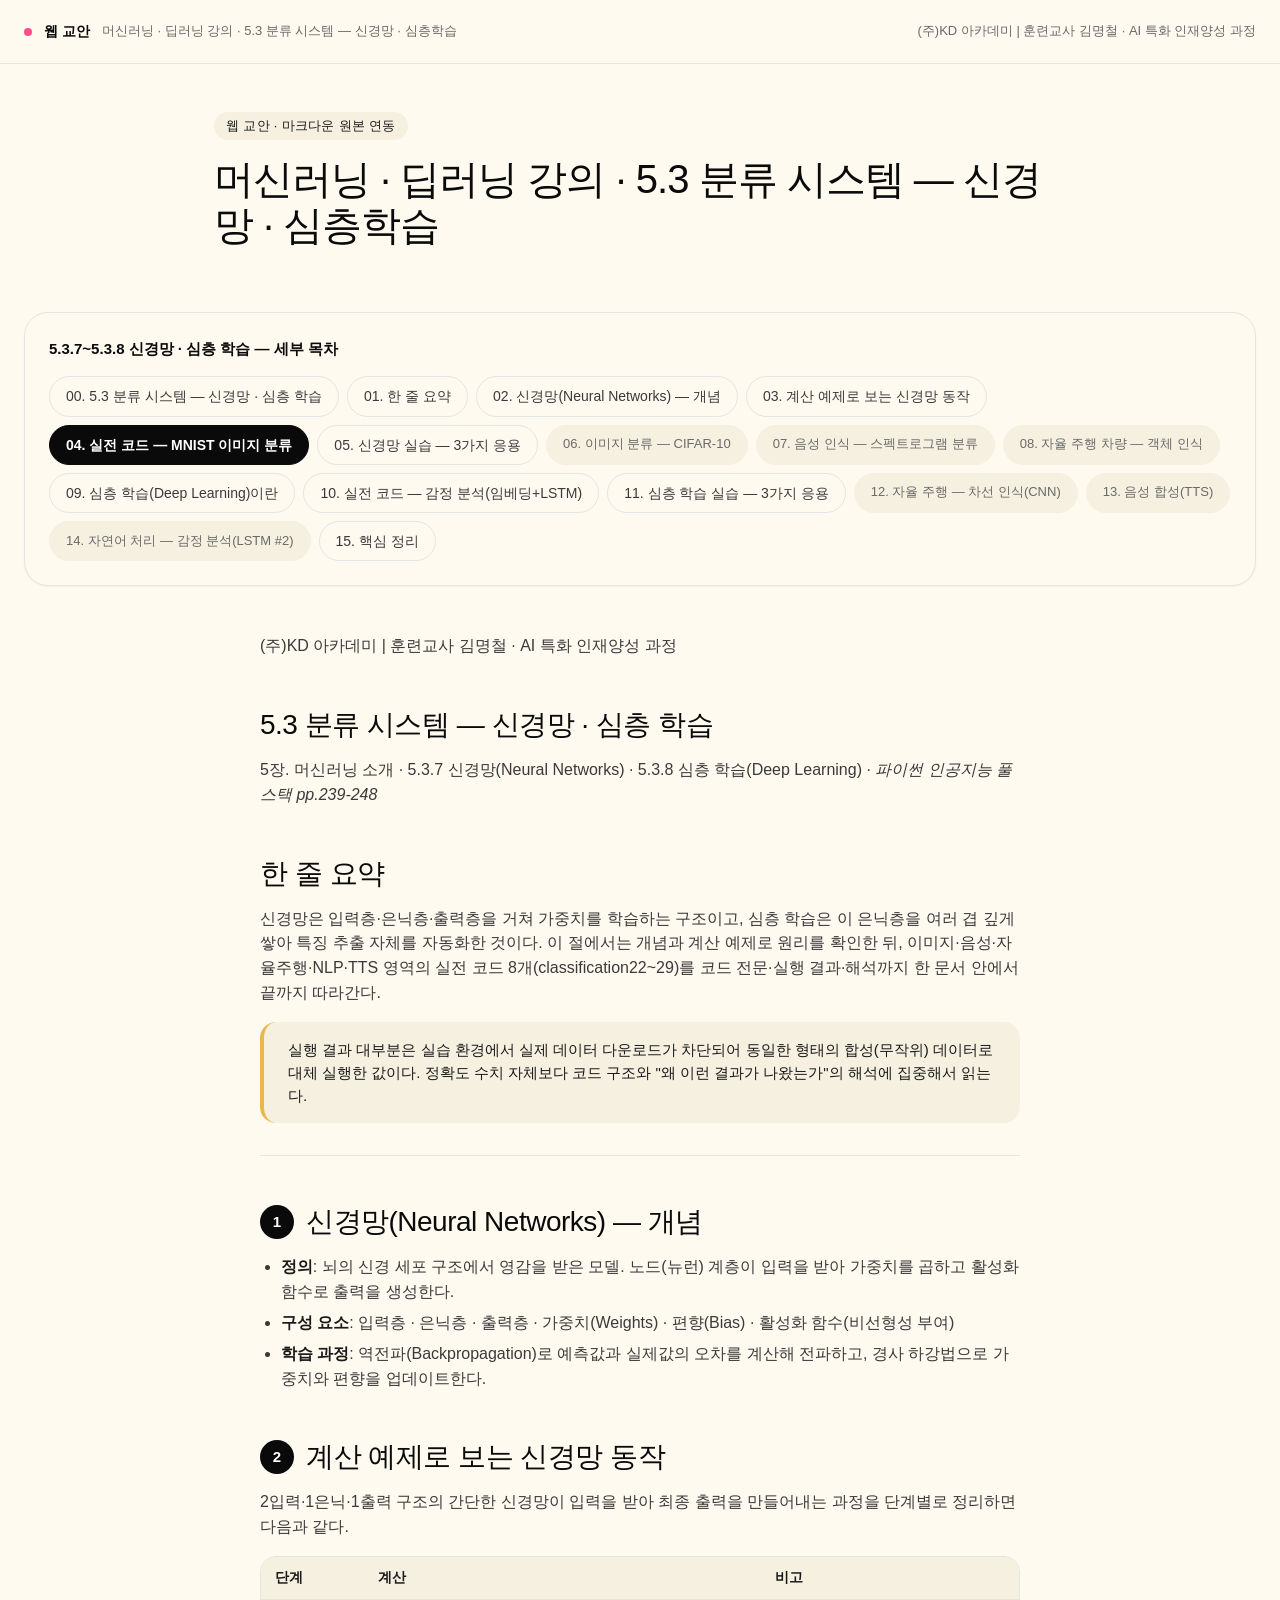
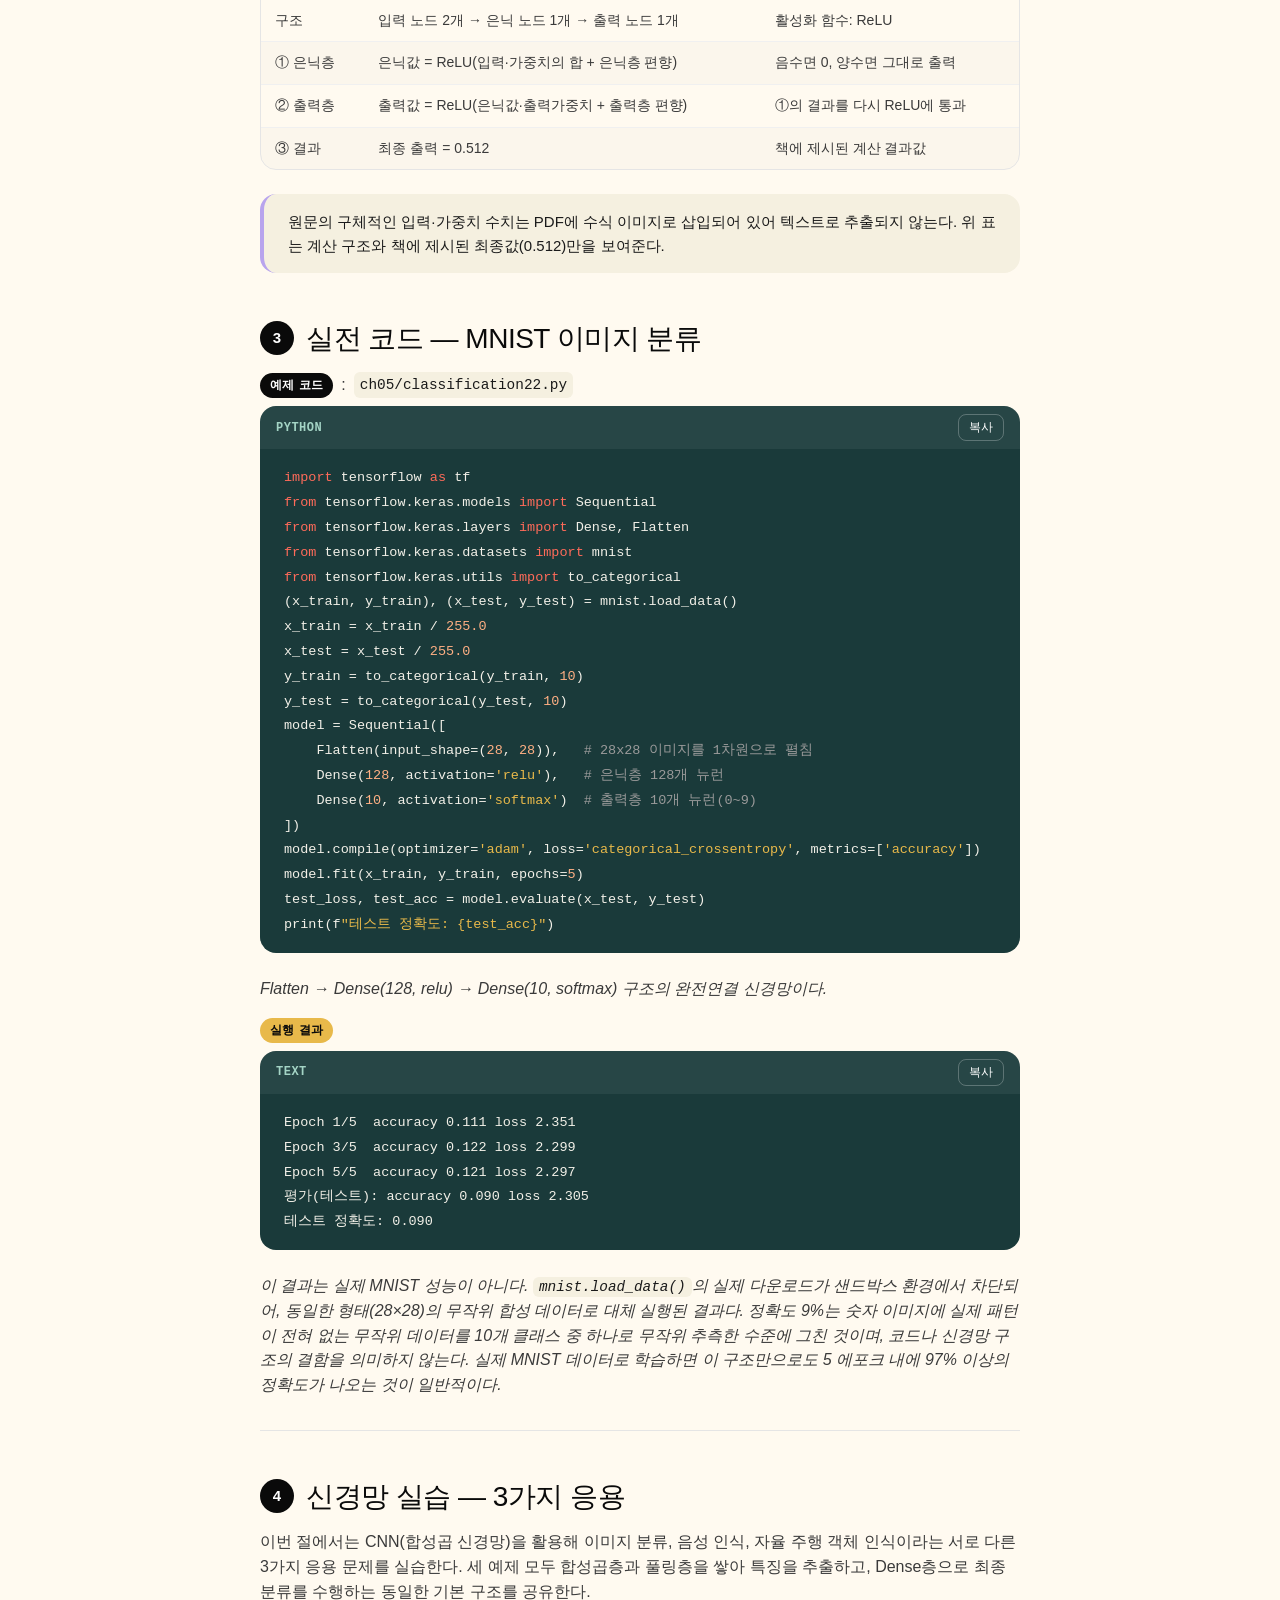
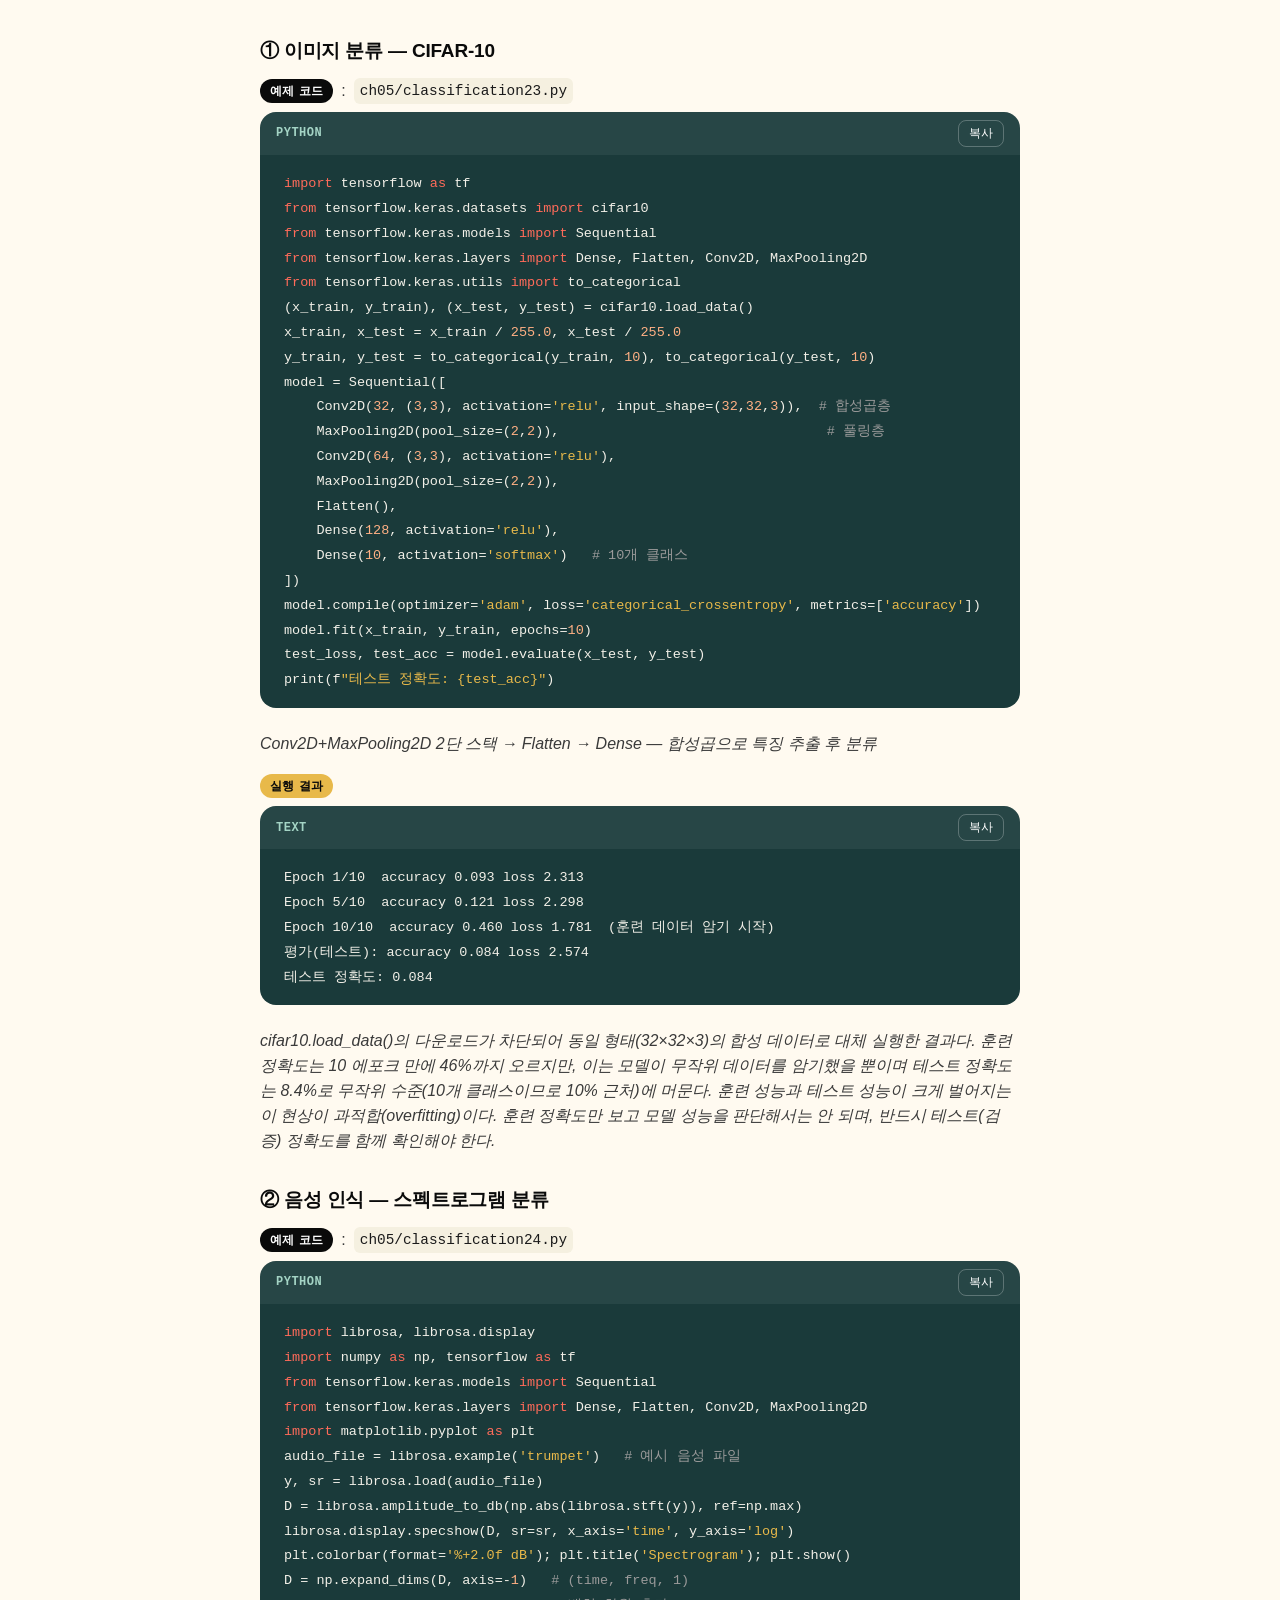
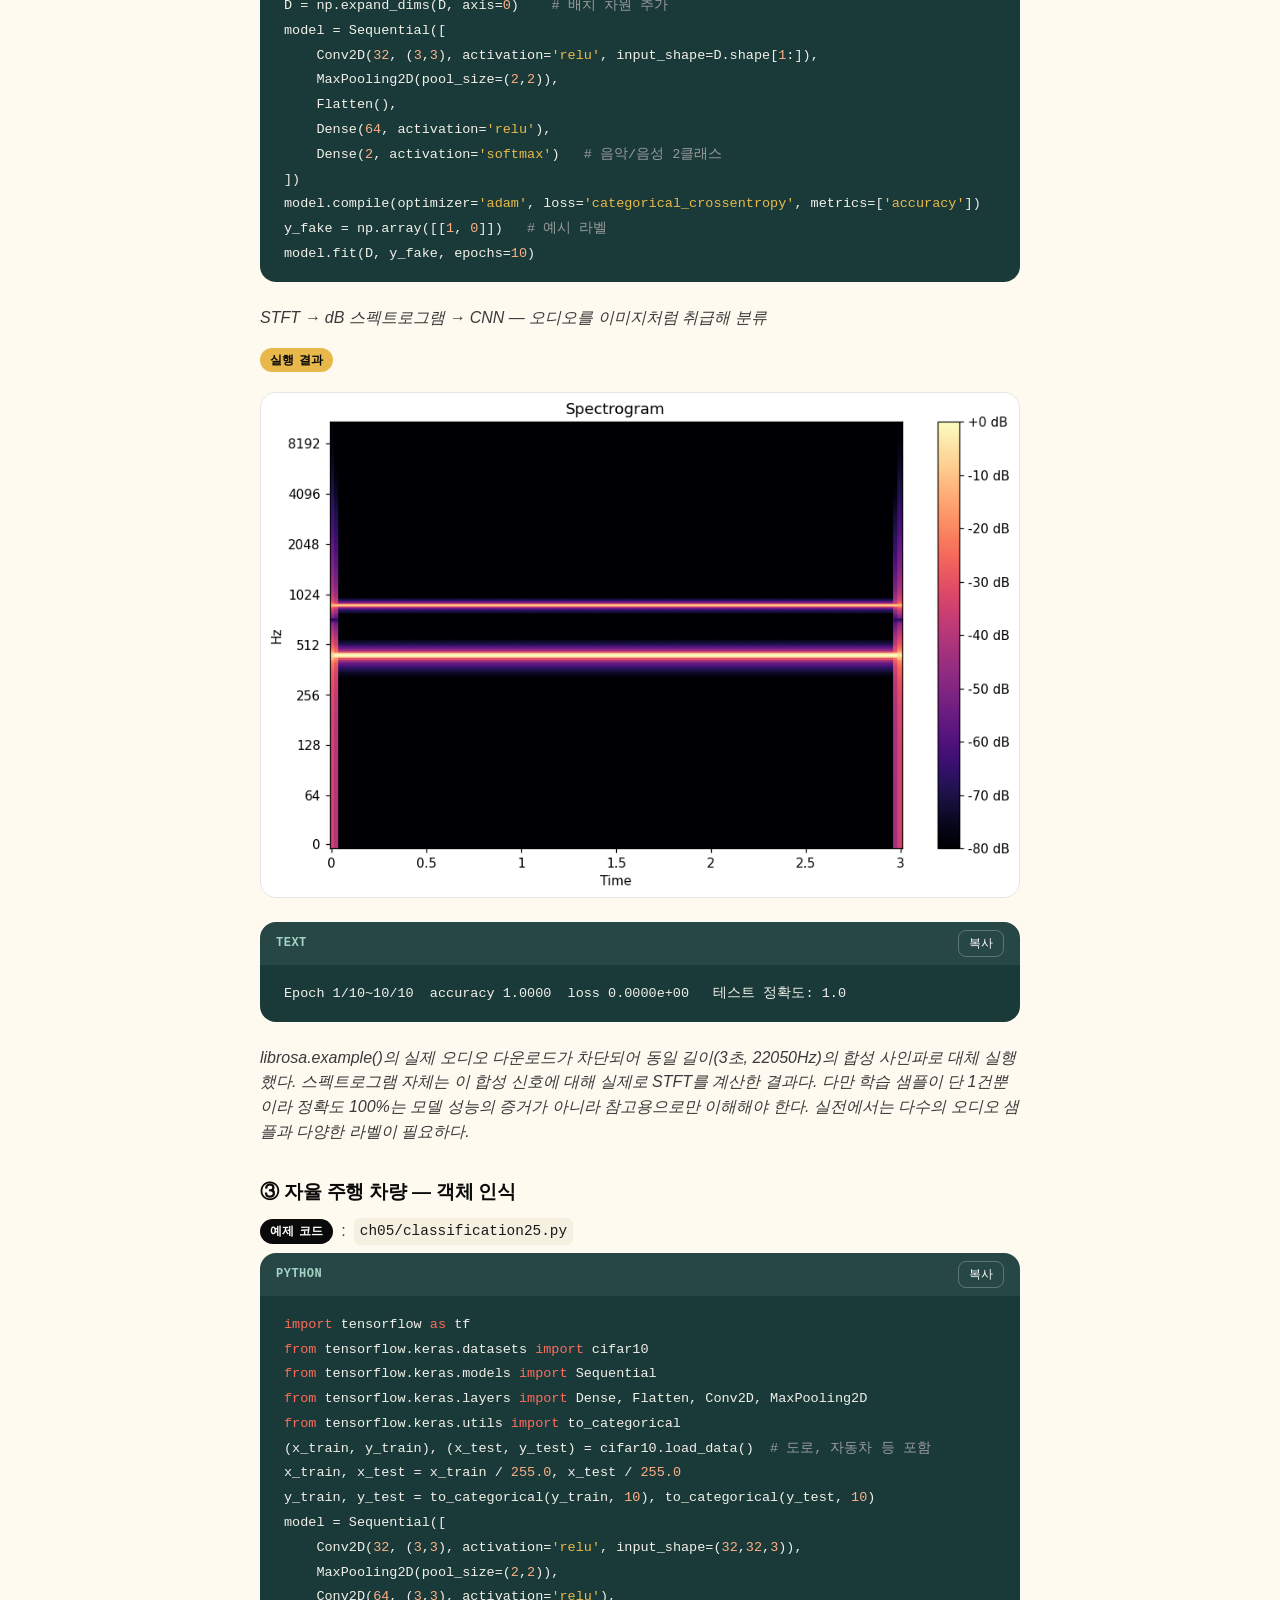
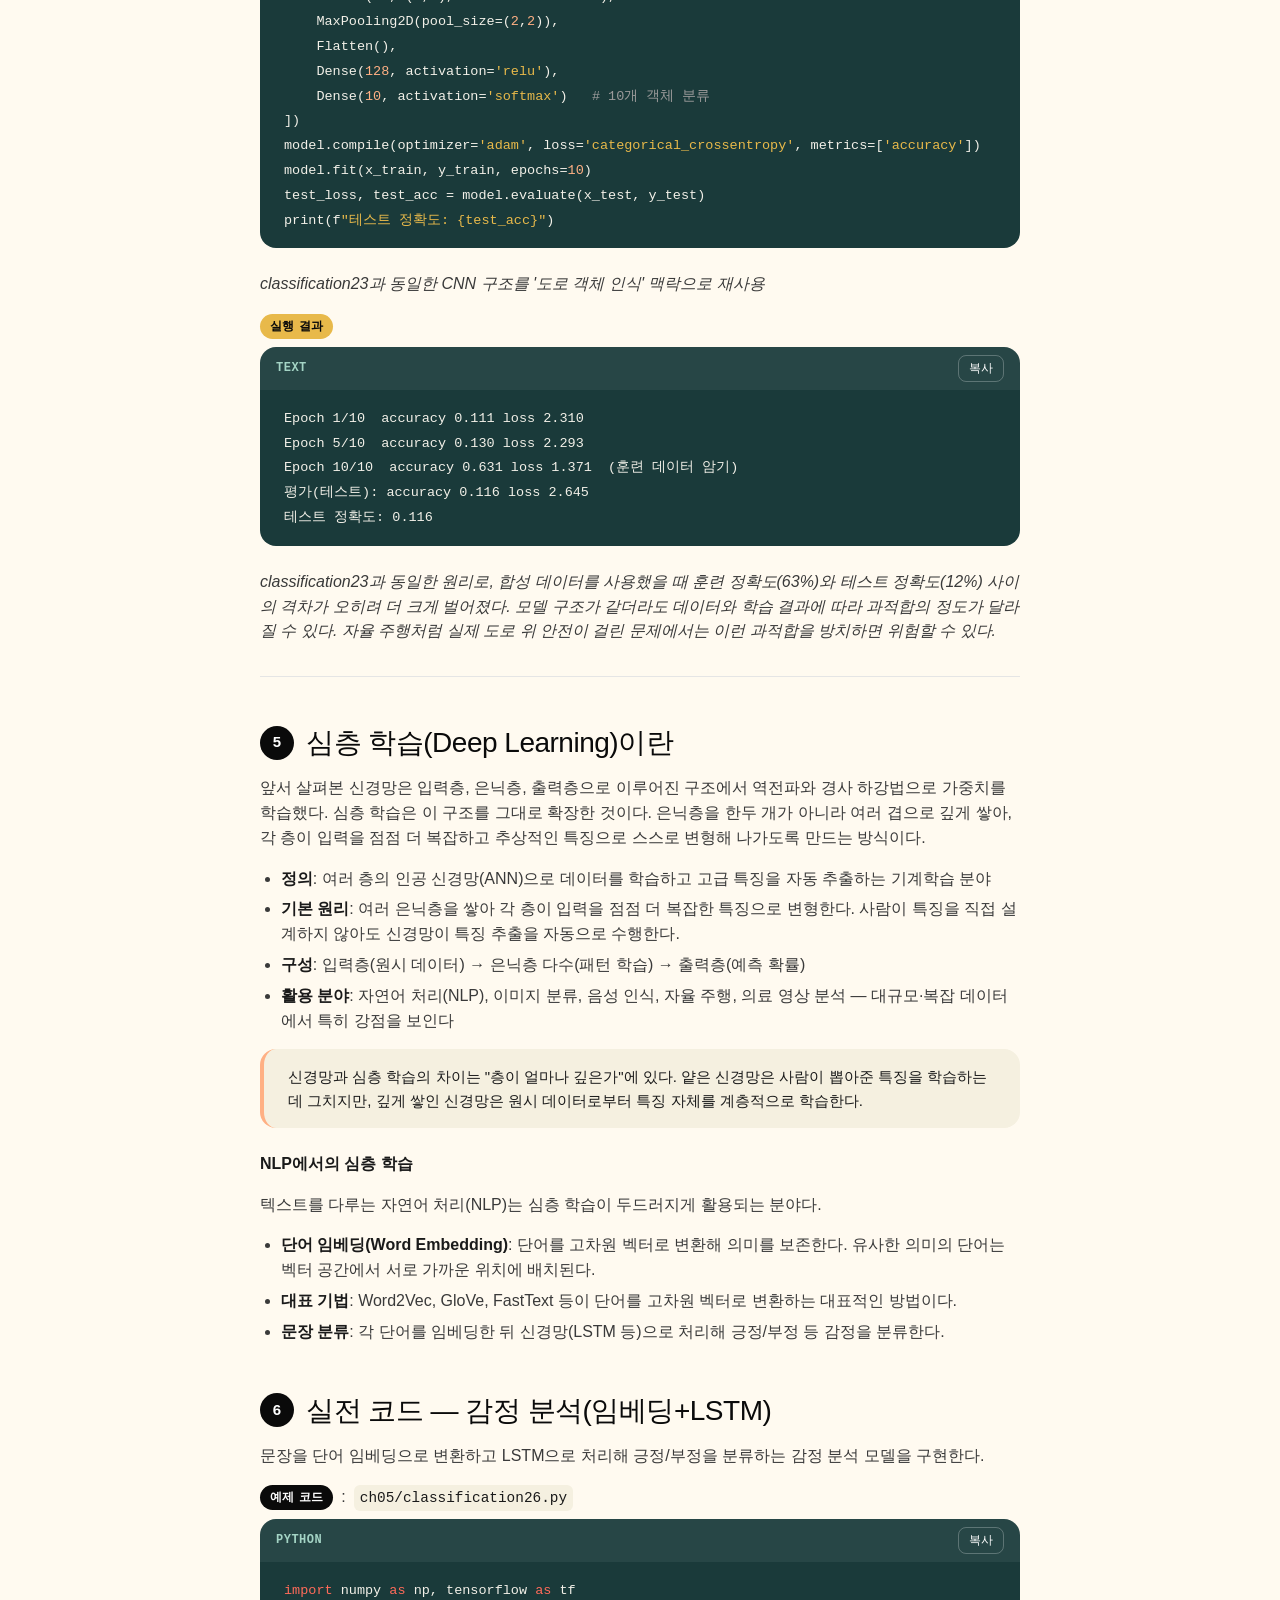
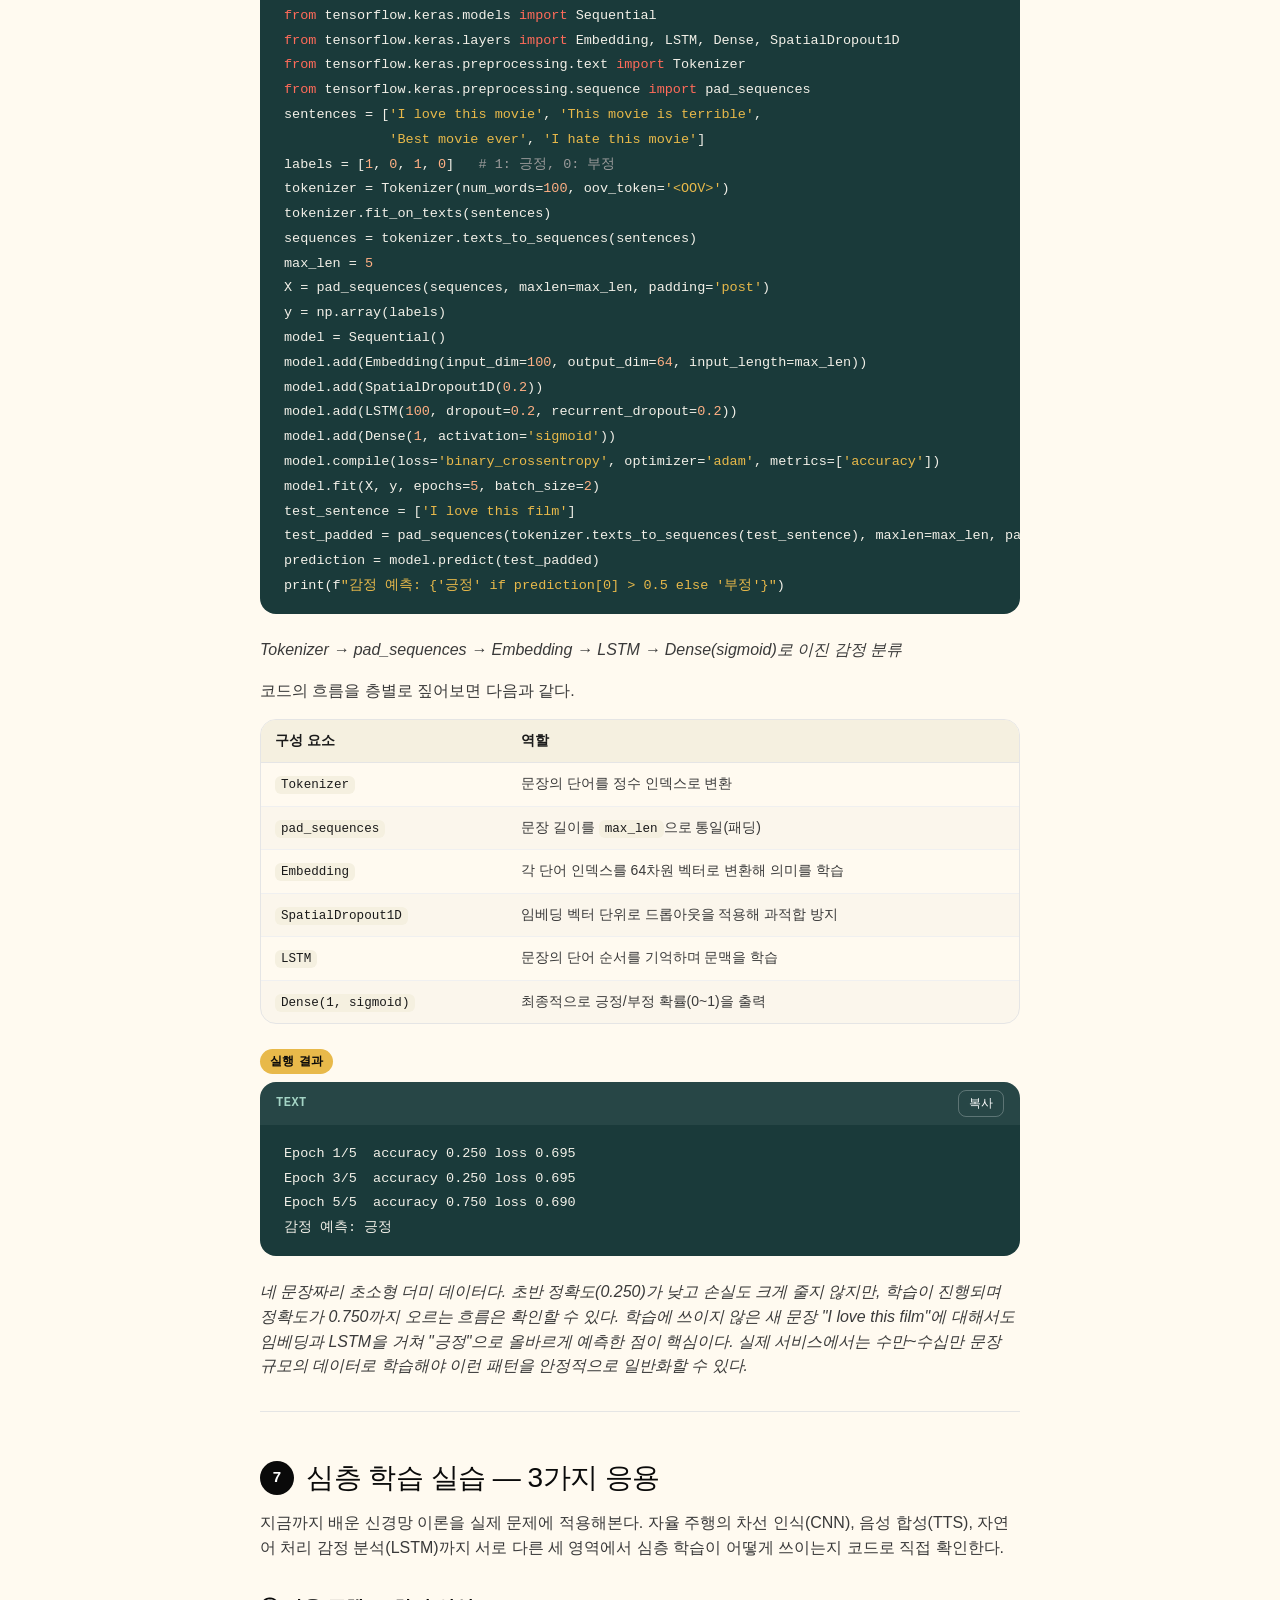
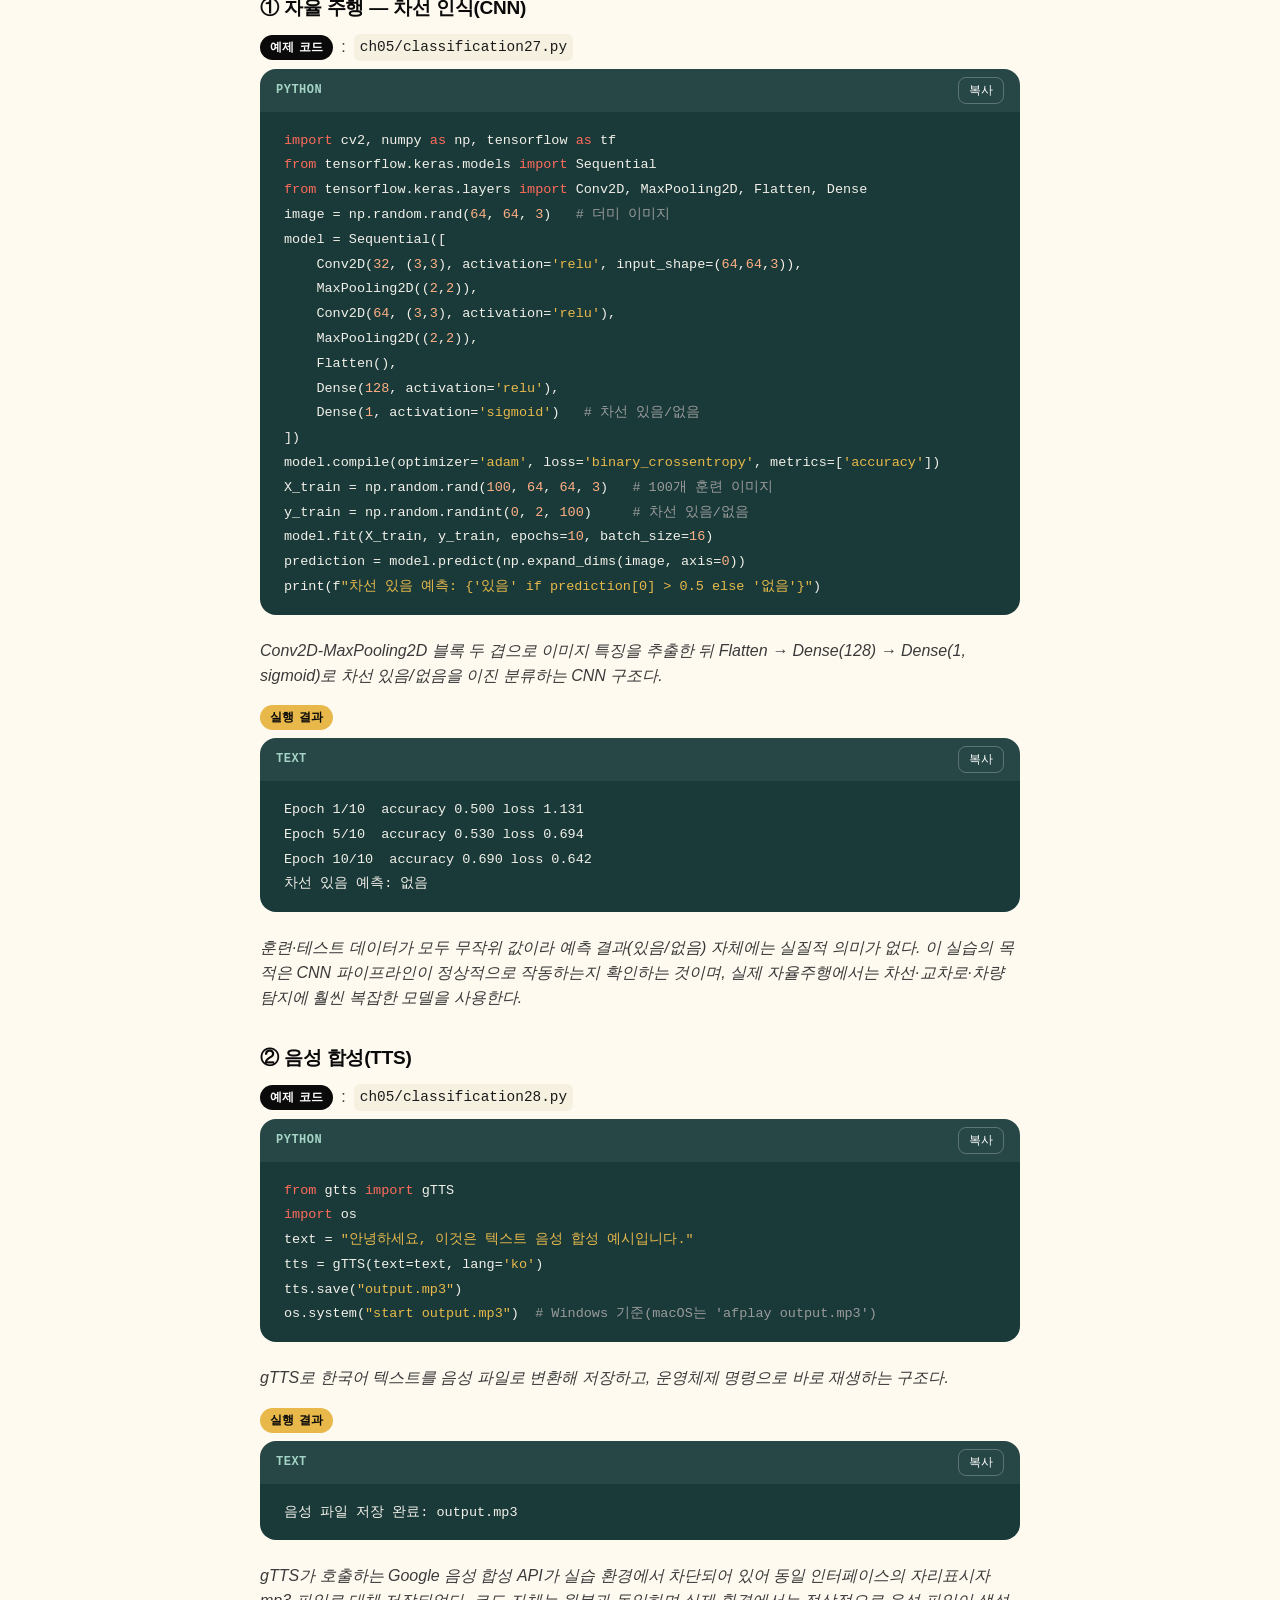
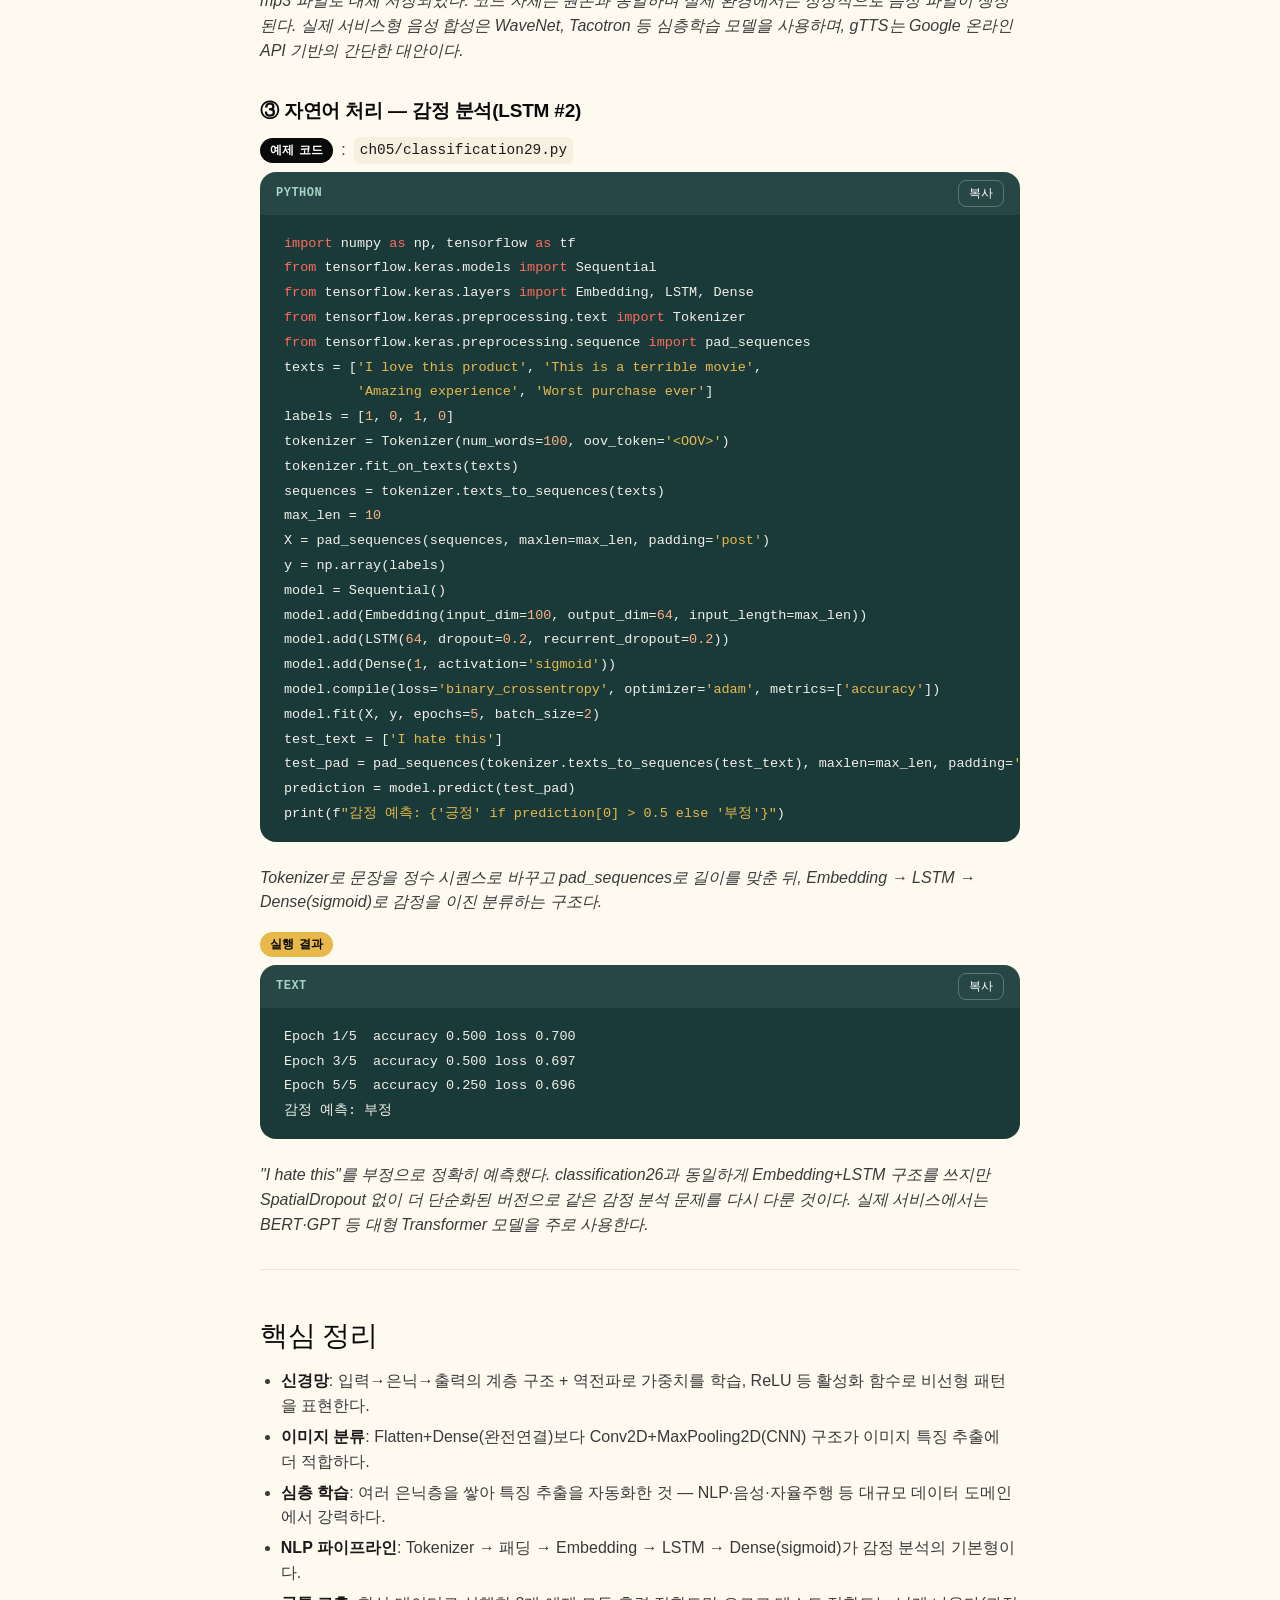
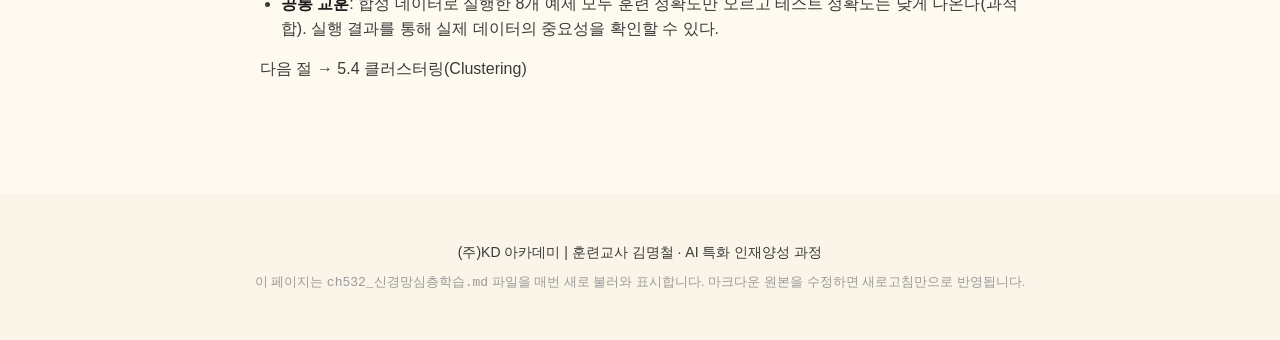
==== commit 2a23e64f: "좌측 목차를 상단 가로 필(pill) 메뉴로 이동" ====
--- a/index.html
+++ b/index.html
@@ -17,7 +17,6 @@
   </div>
   <div class="top-nav__actions">
     <span class="top-nav__org">(주)KD 아카데미 | 훈련교사 김명철 · AI 특화 인재양성 과정</span>
-    <button class="btn btn-secondary toc-toggle" id="tocToggle" type="button">목차</button>
   </div>
 </nav>
 
--- a/css/style.css
+++ b/css/style.css
@@ -128,8 +128,6 @@
   .btn-secondary:hover{border-color:var(--color-ink);}
   .btn-icon{padding:10px;border-radius:var(--radius-pill);}
 
-  .toc-toggle{display:none;}
-
   /* ---------- lesson switcher ---------- */
   .lesson-tabs{
     display:flex;
@@ -204,49 +202,69 @@
     max-width:1280px;
     margin:0 auto;
     padding:0 var(--space-lg) var(--space-section);
-    display:grid;
-    grid-template-columns:260px minmax(0,1fr);
-    gap:var(--space-xxl);
-    align-items:start;
-  }
-
-  .toc{
-    position:sticky;
-    top:88px;
-    max-height:calc(100vh - 110px);
-    overflow-y:auto;
-    padding-right:var(--space-xs);
-  }
-  .toc__label{
-    font-size:12px;
-    font-weight:600;
-    letter-spacing:1.5px;
-    text-transform:uppercase;
-    color:var(--color-muted-soft);
-    margin:0 0 var(--space-sm) var(--space-sm);
-  }
-  .toc__list{list-style:none;margin:0;padding:0;display:flex;flex-direction:column;gap:2px;}
-  .toc__link{
-    display:block;
-    padding:8px 12px;
-    border-radius:var(--radius-pill);
+  }
+
+  /* ---------- top toc bar ---------- */
+  .toc-bar{
+    background:var(--color-canvas);
+    border:1px solid var(--color-hairline);
+    border-radius:var(--radius-xl);
+    padding:var(--space-lg);
+    margin-bottom:var(--space-xxl);
+    box-shadow:0 1px 2px rgba(10,10,10,0.04);
+  }
+  .toc-bar__label{
+    font-family:var(--font-display);
+    font-weight:600;
+    font-size:15px;
+    color:var(--color-ink);
+    margin-bottom:var(--space-md);
+  }
+  .toc-bar__pills{
+    display:flex;
+    flex-wrap:wrap;
+    gap:var(--space-xs);
+  }
+  .toc-pill{
+    display:inline-flex;
+    align-items:center;
+    padding:10px 16px;
+    border-radius:var(--radius-pill);
+    border:1px solid var(--color-hairline);
+    background:var(--color-canvas);
+    color:var(--color-body);
+    font-size:14px;
+    font-weight:500;
+    line-height:1.3;
+    text-decoration:none;
+    white-space:nowrap;
+  }
+  .toc-pill:hover{border-color:var(--color-ink);color:var(--color-ink);}
+  .toc-pill.is-active{
+    background:var(--color-primary);
+    border-color:var(--color-primary);
+    color:var(--color-on-primary);
+    font-weight:600;
+  }
+  .toc-pill--sub{
+    background:var(--color-surface-card);
+    border-color:var(--color-surface-card);
     color:var(--color-muted);
-    font-size:14px;
-    font-weight:500;
-    text-decoration:none;
-    line-height:1.4;
-  }
-  .toc__link:hover{background:var(--color-hairline-soft);color:var(--color-ink);}
-  .toc__link.is-active{background:var(--color-surface-card);color:var(--color-ink);}
-  .toc__sub{margin-left:var(--space-md);}
-  .toc__sub .toc__link{font-size:13px;font-weight:400;}
+    font-size:13px;
+  }
+  .toc-pill--sub:hover{border-color:var(--color-ink);color:var(--color-ink);}
+  .toc-pill--sub.is-active{
+    background:var(--color-primary);
+    border-color:var(--color-primary);
+    color:var(--color-on-primary);
+  }
 
   /* ---------- content ---------- */
   .content-card{
     background:var(--color-canvas);
     min-width:0;
   }
-  .doc{max-width:760px;}
+  .doc{max-width:760px;margin:0 auto;}
 
   .doc h2{
     font-family:var(--font-display);
@@ -475,20 +493,9 @@
 
   /* responsive */
   @media (max-width:960px){
-    .layout{grid-template-columns:1fr;}
-    .toc{
-      position:fixed;
-      top:64px;left:0;right:0;bottom:0;
-      background:var(--color-canvas);
-      padding:var(--space-lg);
-      max-height:none;
-      transform:translateY(-110%);
-      transition:transform 0.2s ease;
-      z-index:35;
-    }
-    .toc.is-open{transform:translateY(0);}
-    .toc-toggle{display:inline-flex;}
     .doc{max-width:100%;}
+    .toc-bar{padding:var(--space-md);}
+    .toc-pill{padding:8px 14px;font-size:13px;}
   }
 
   @media (max-width:600px){
@@ -496,7 +503,6 @@
   }
 
   @media print{
-    .top-nav,.toc,.scroll-top,.lesson-tabs{display:none !important;}
-    .layout{grid-template-columns:1fr;}
+    .top-nav,.toc-bar,.scroll-top,.lesson-tabs{display:none !important;}
     body{background:#fff;}
   }
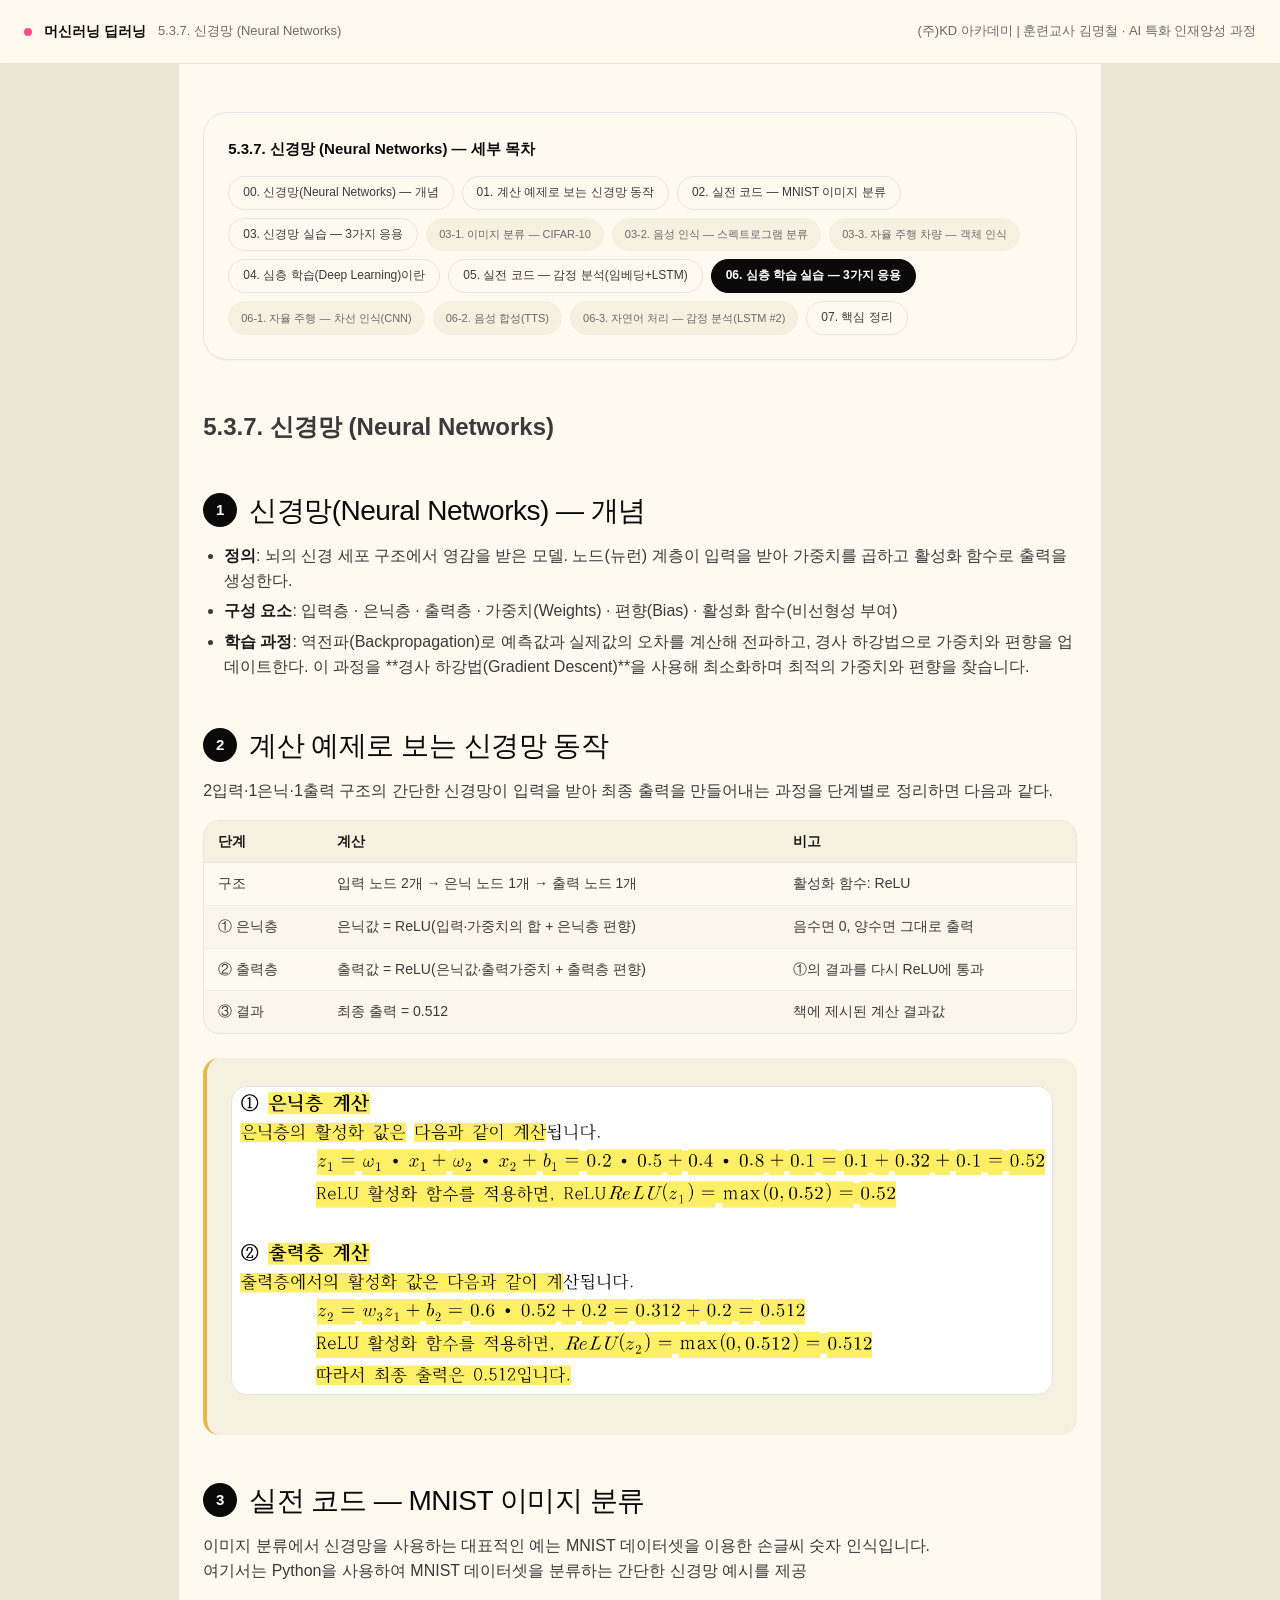
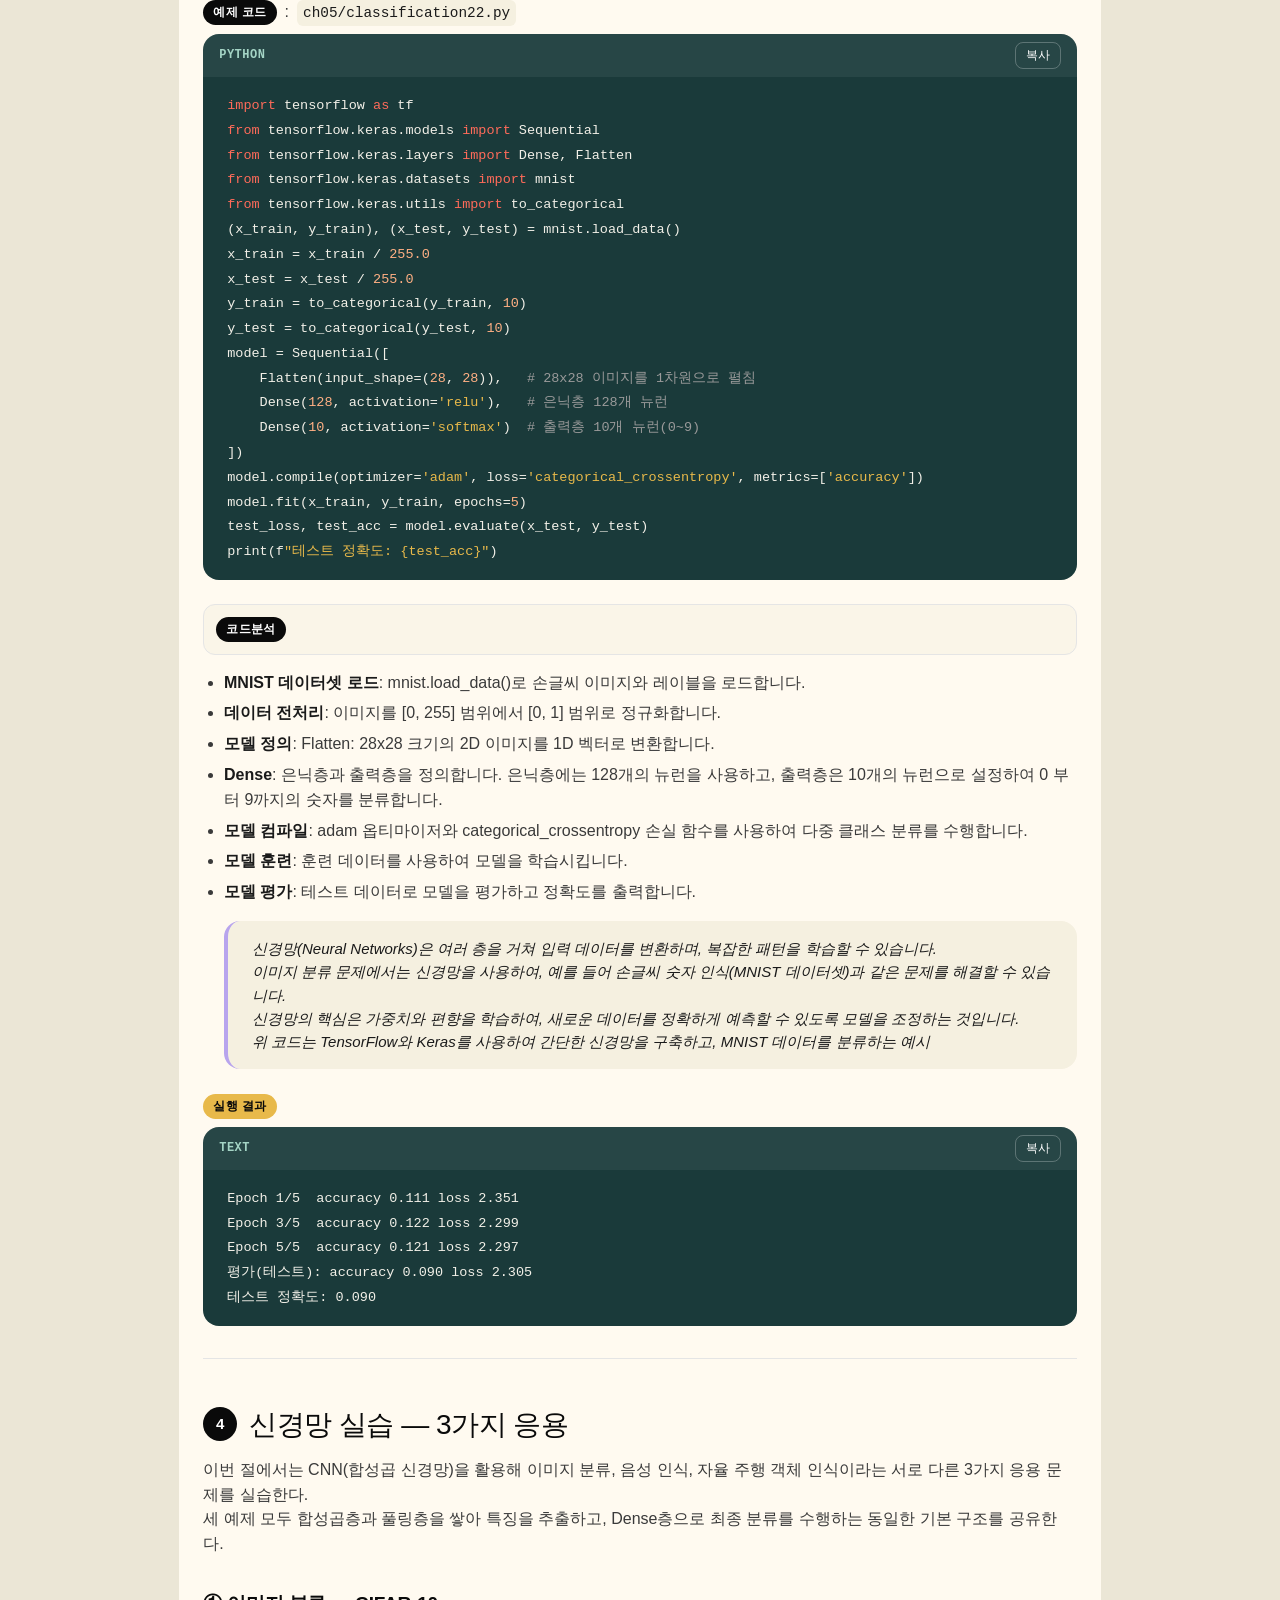
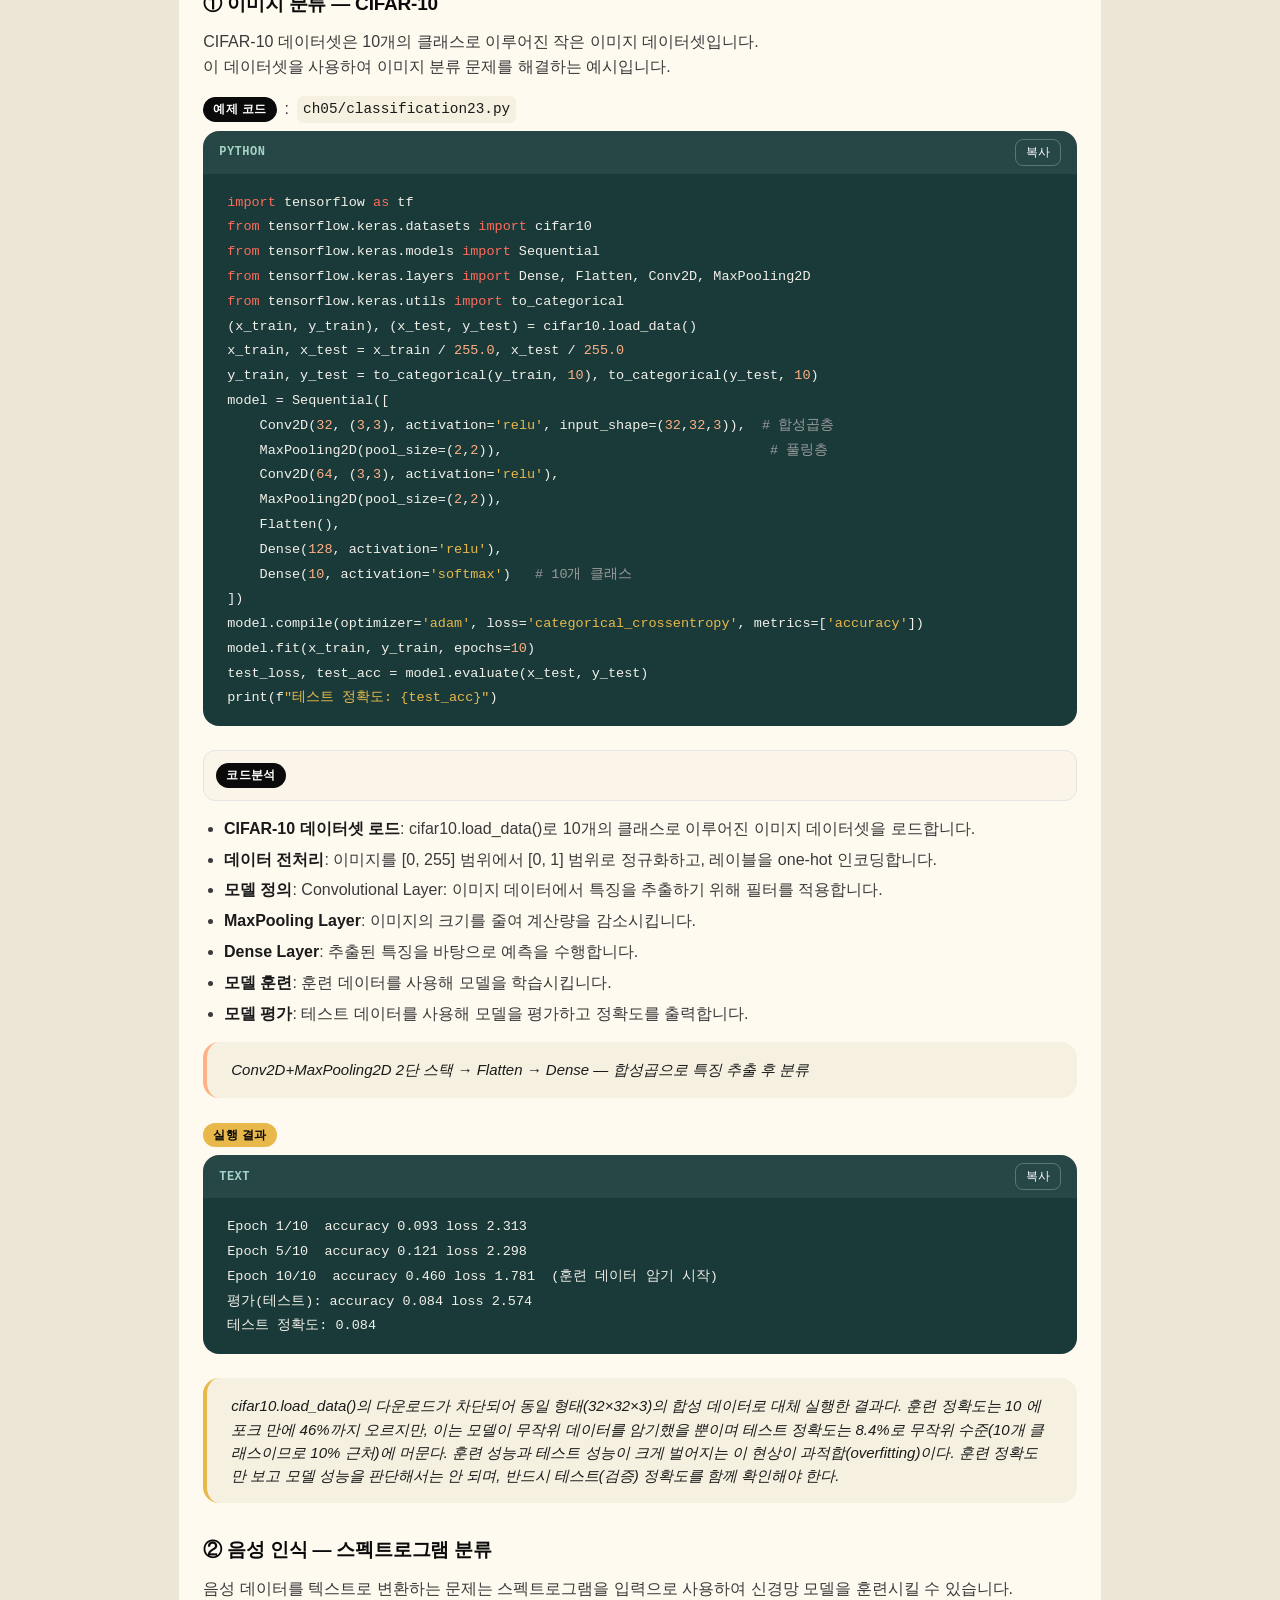
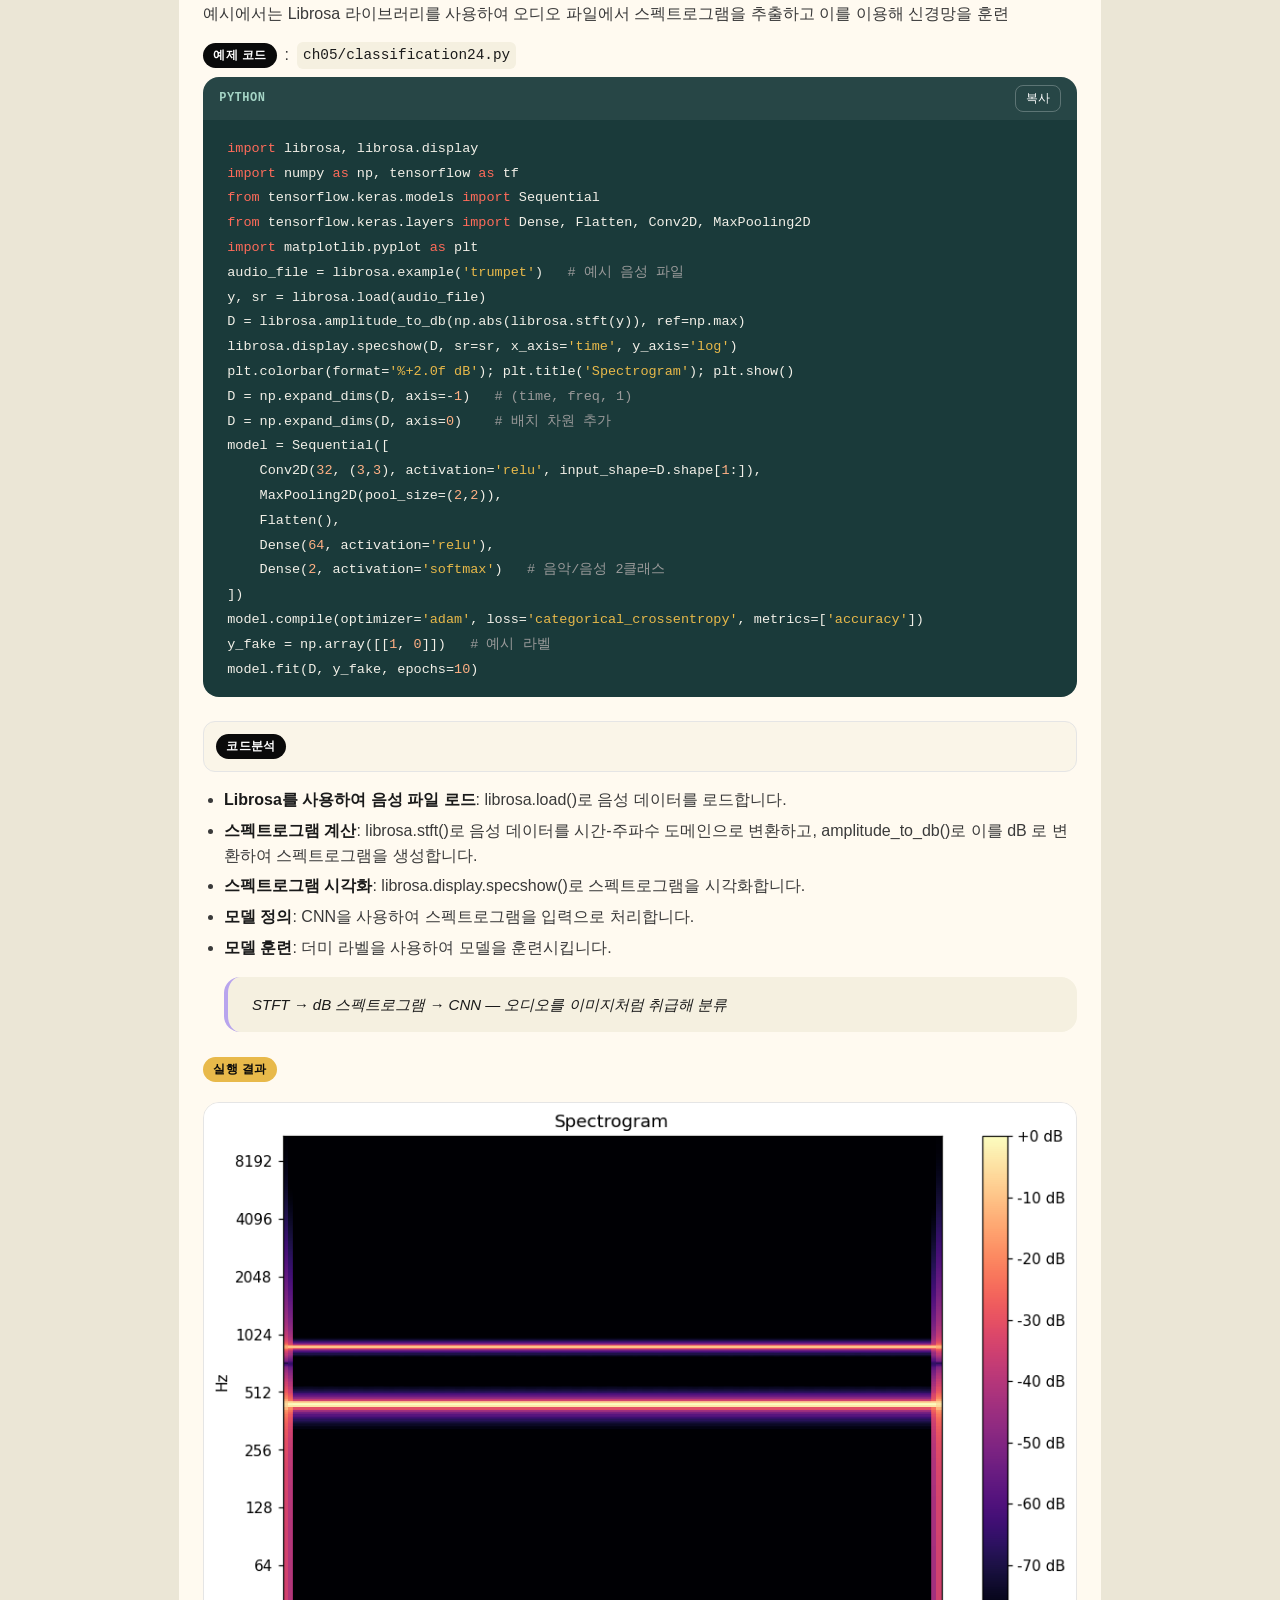
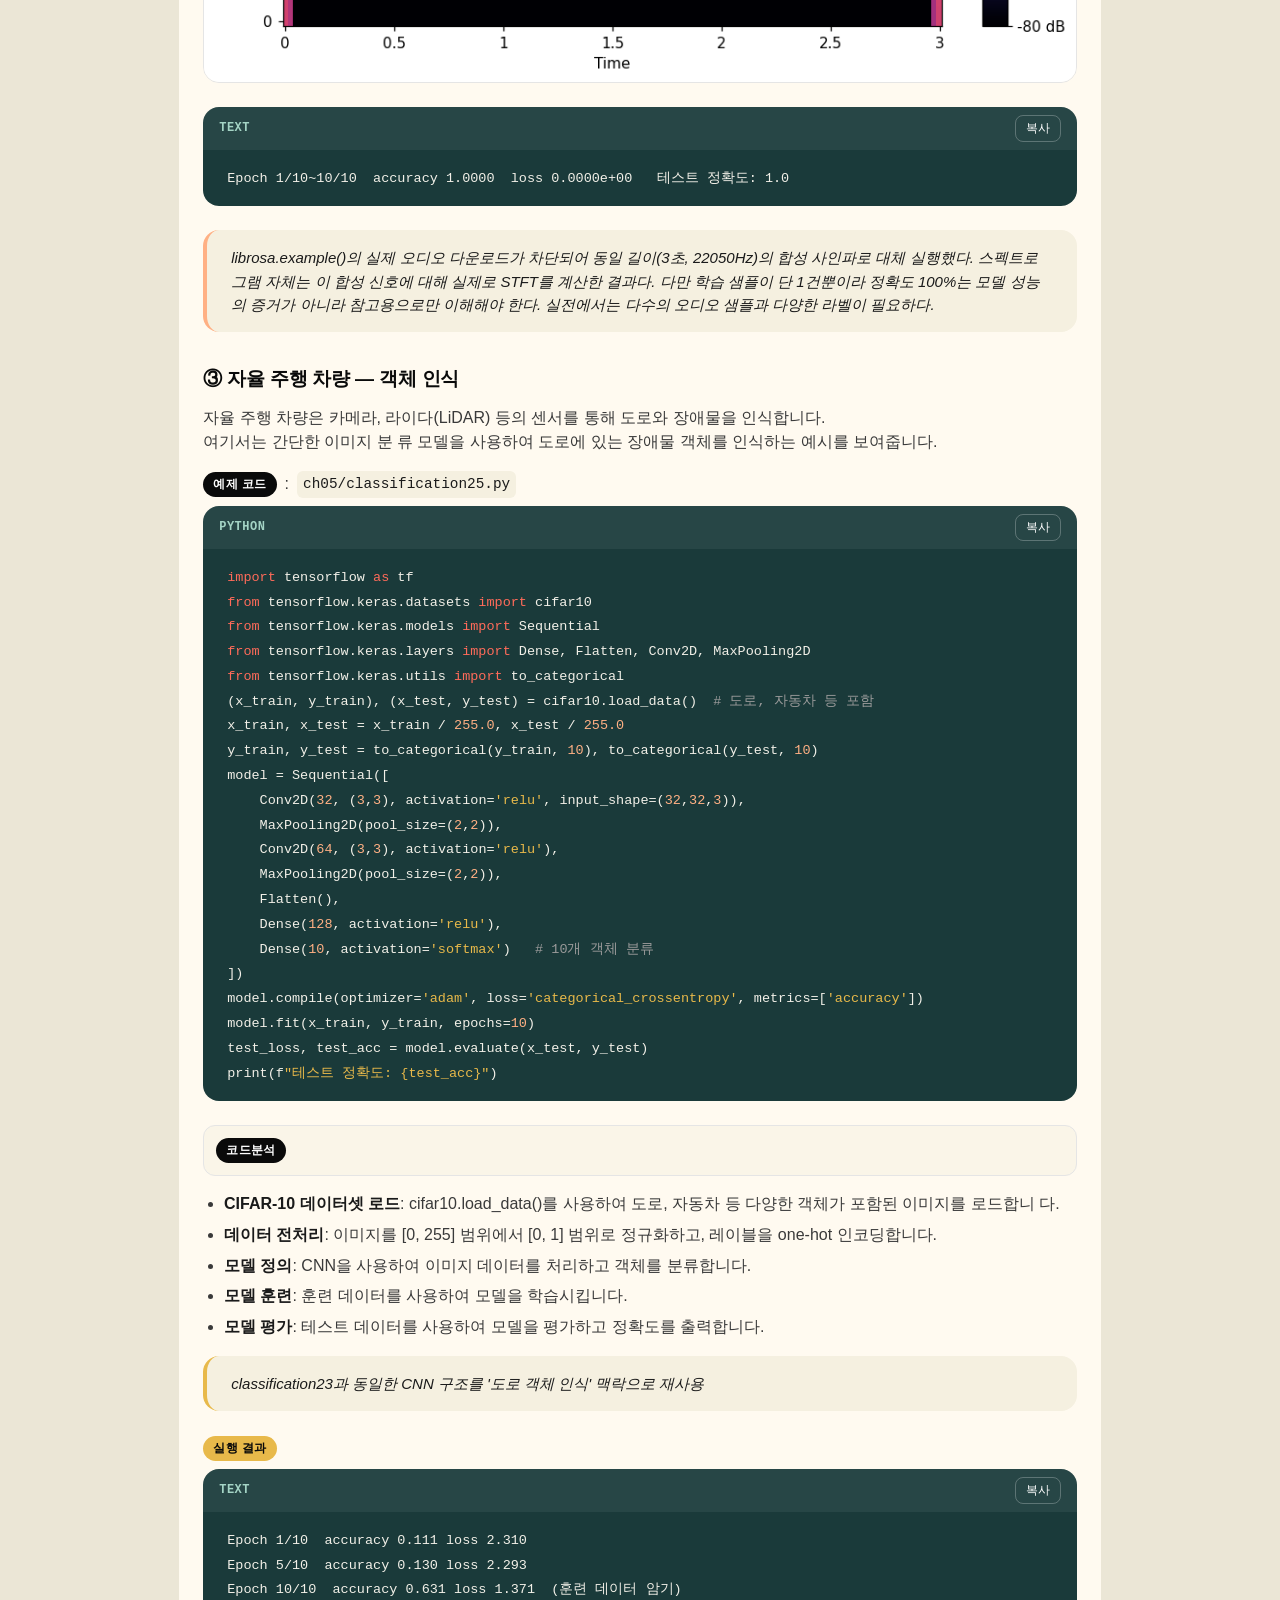
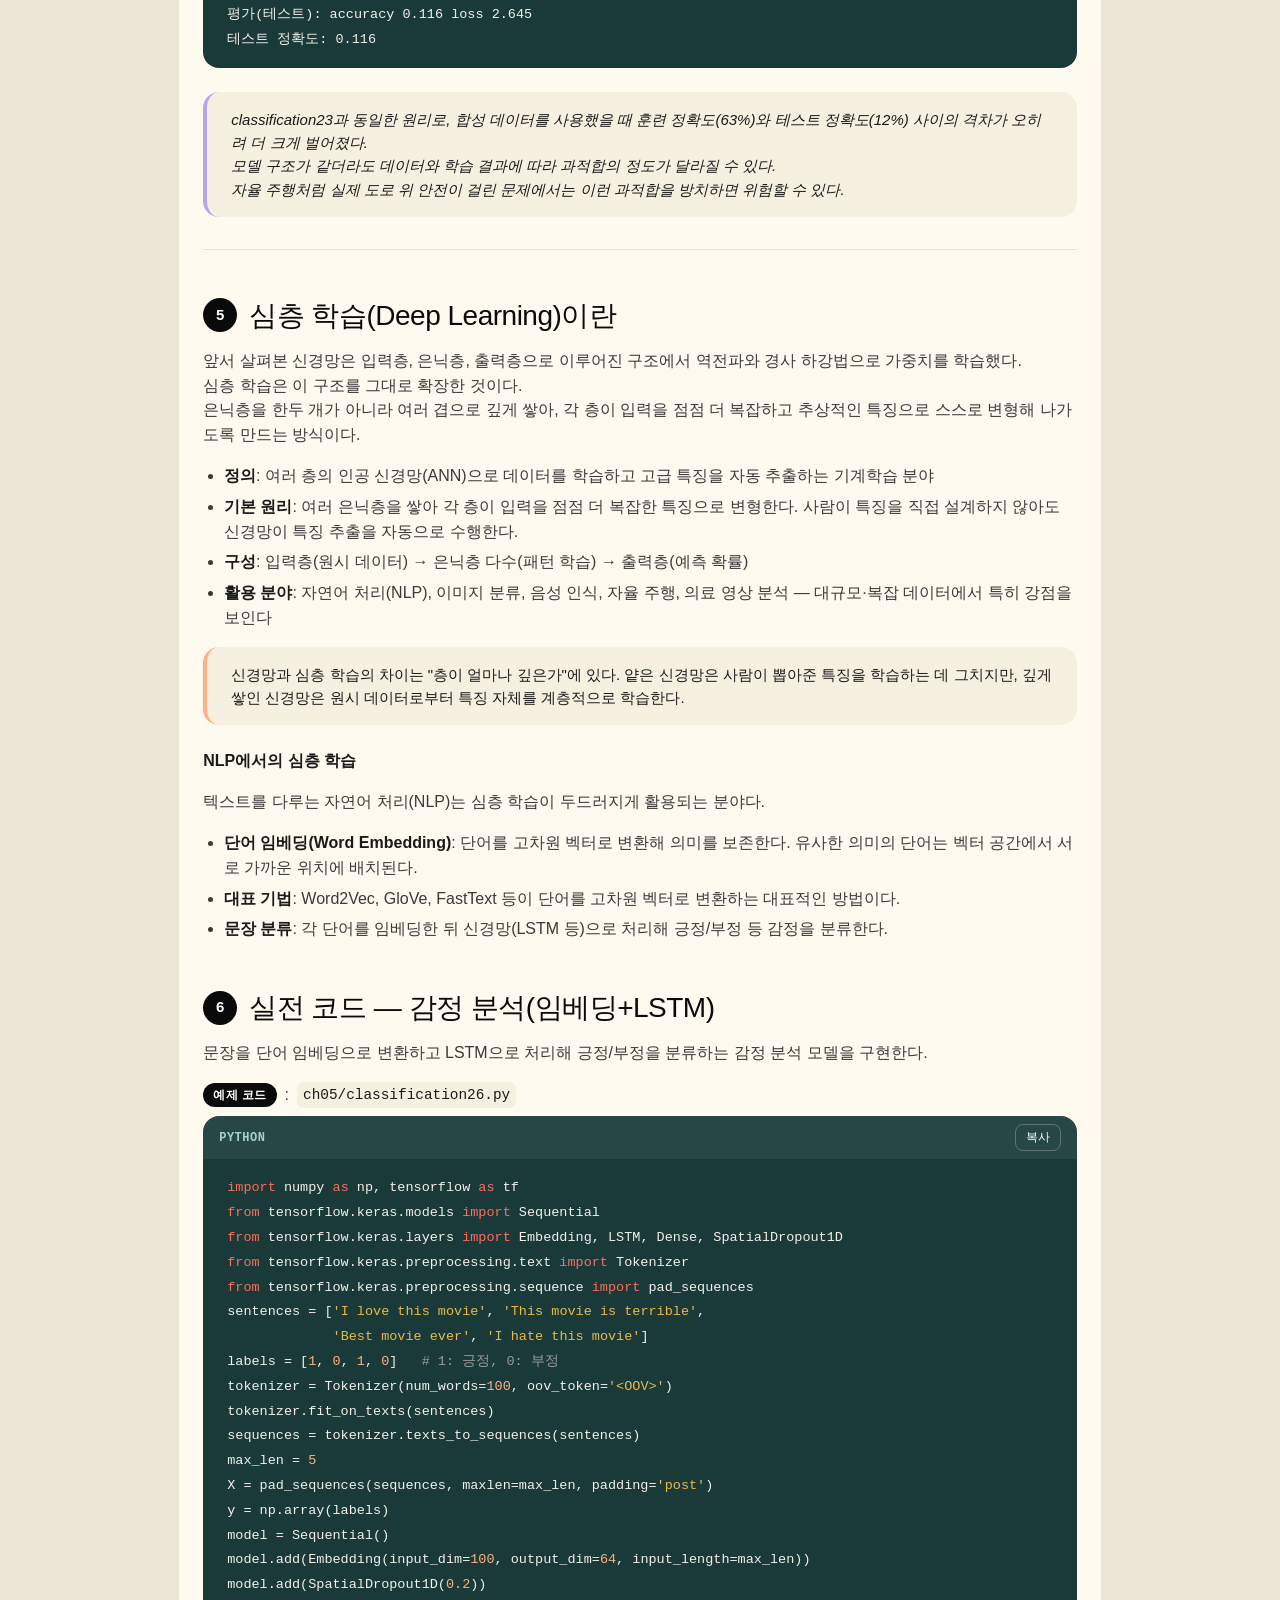
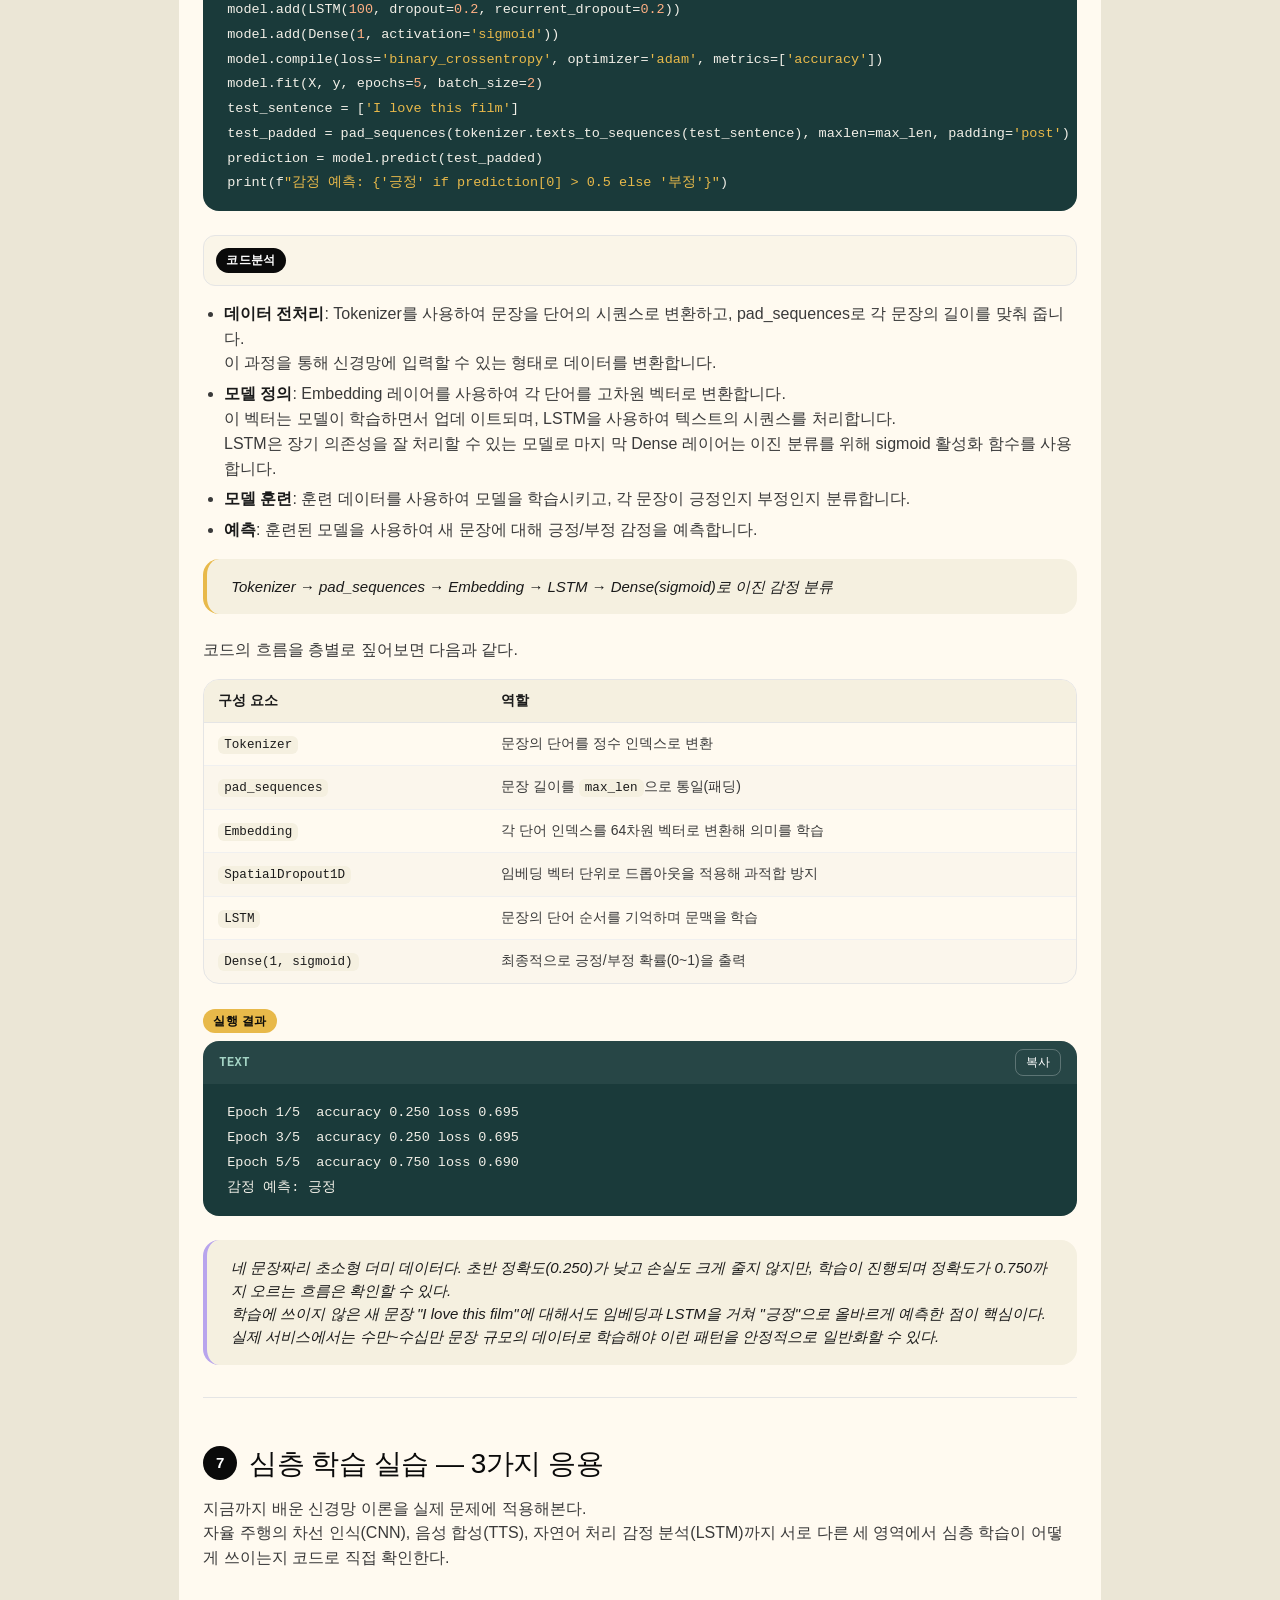
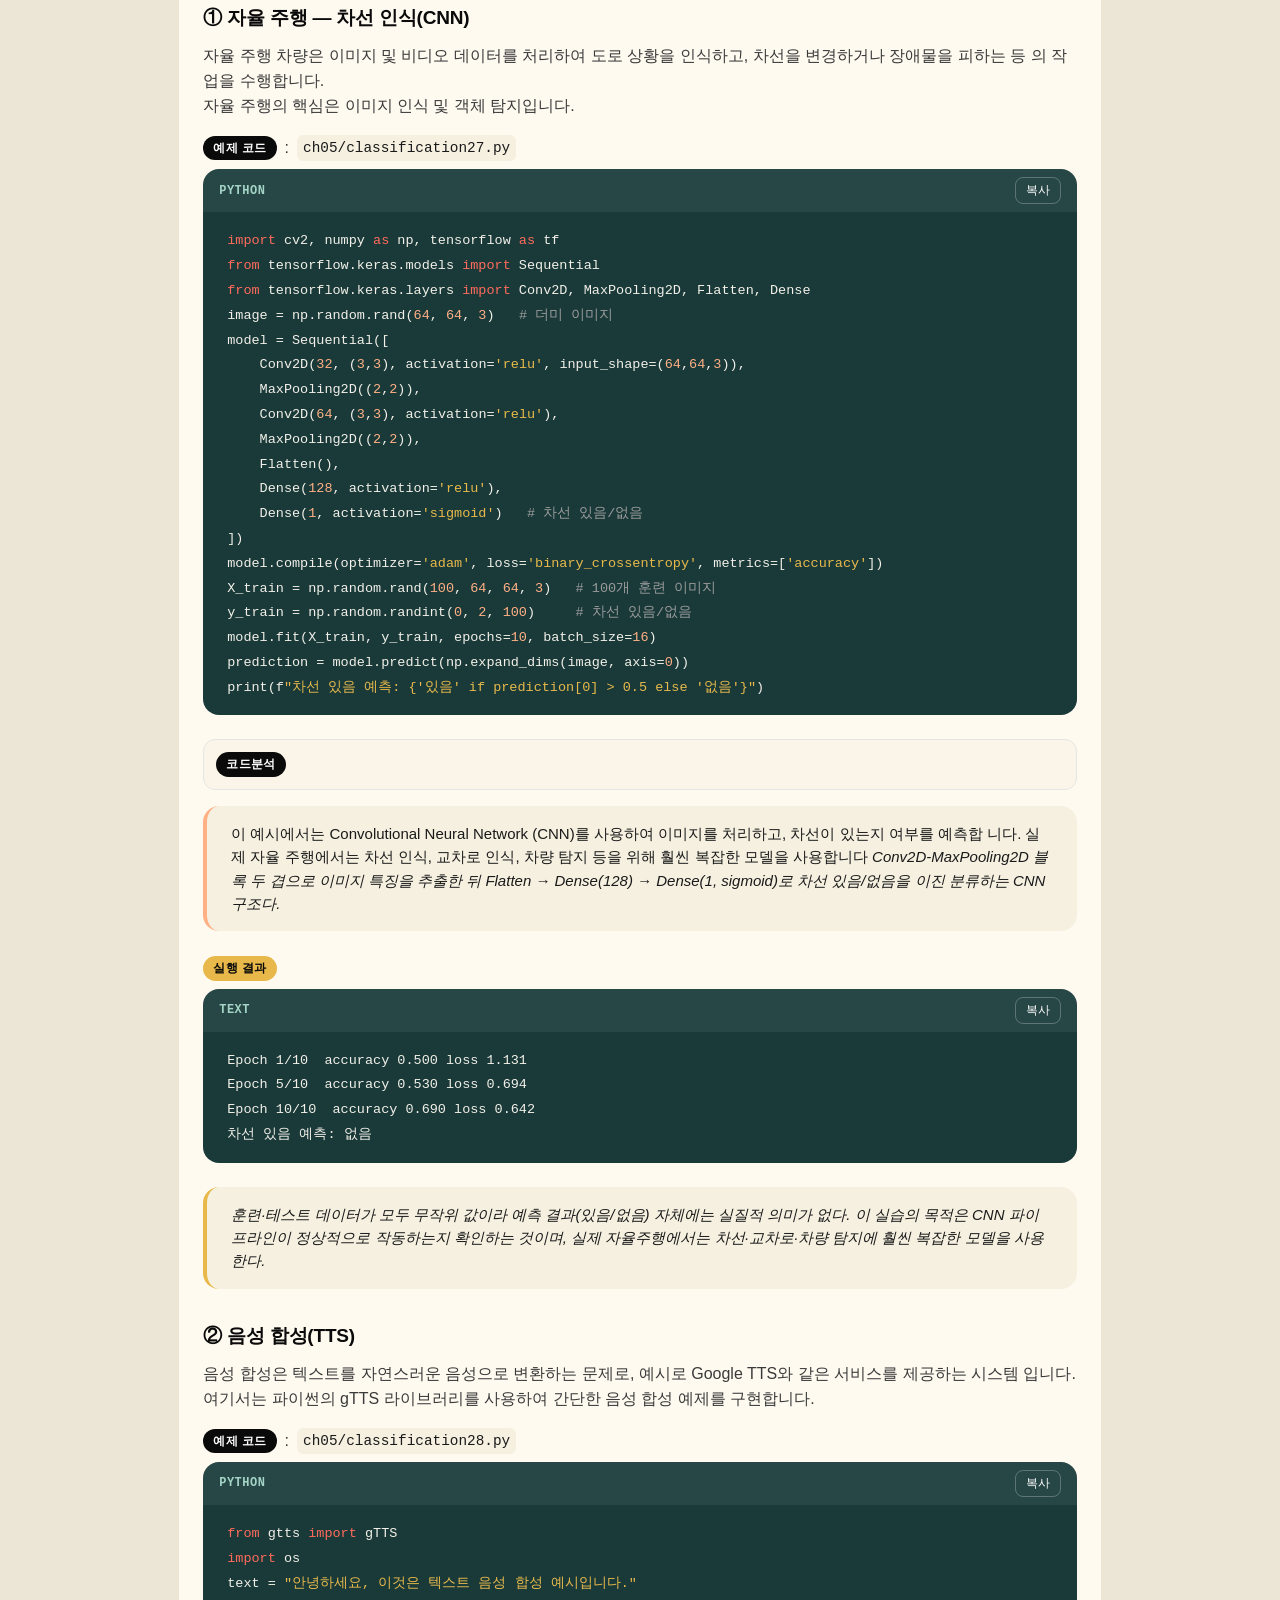
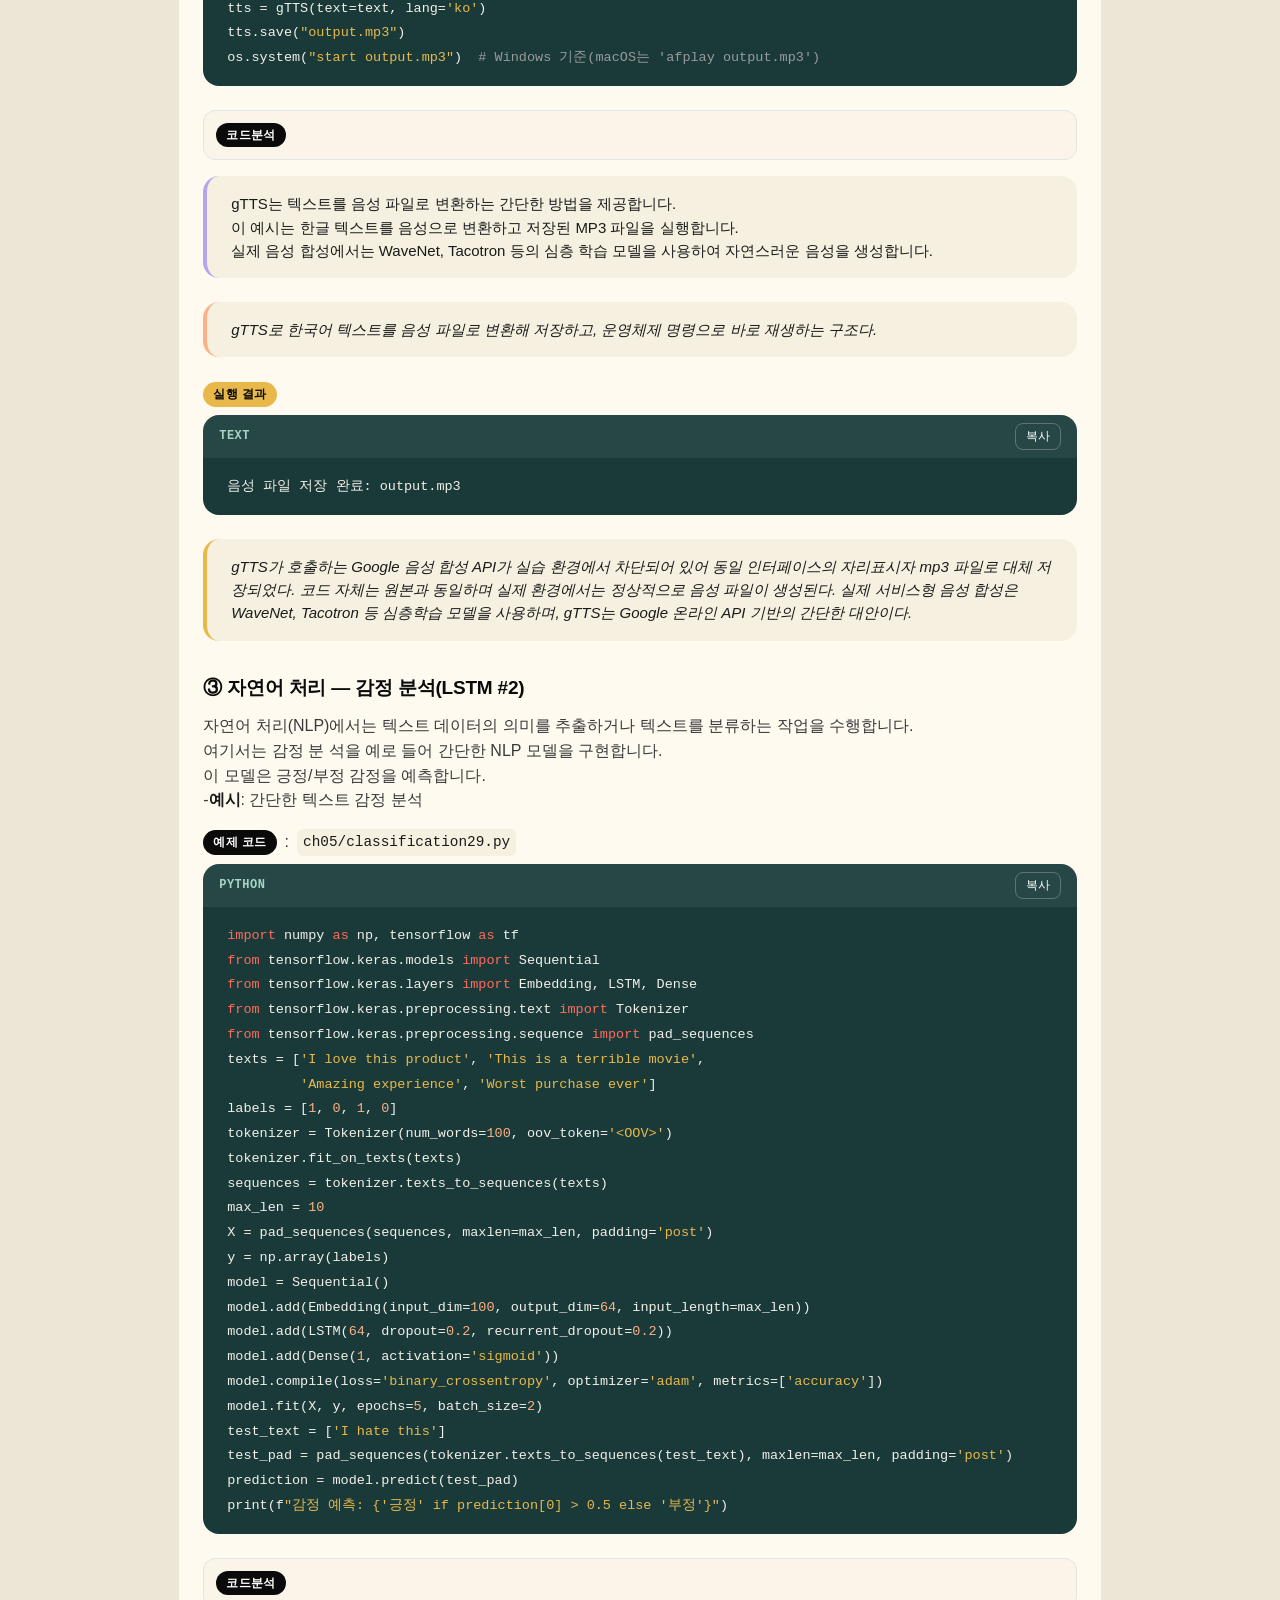
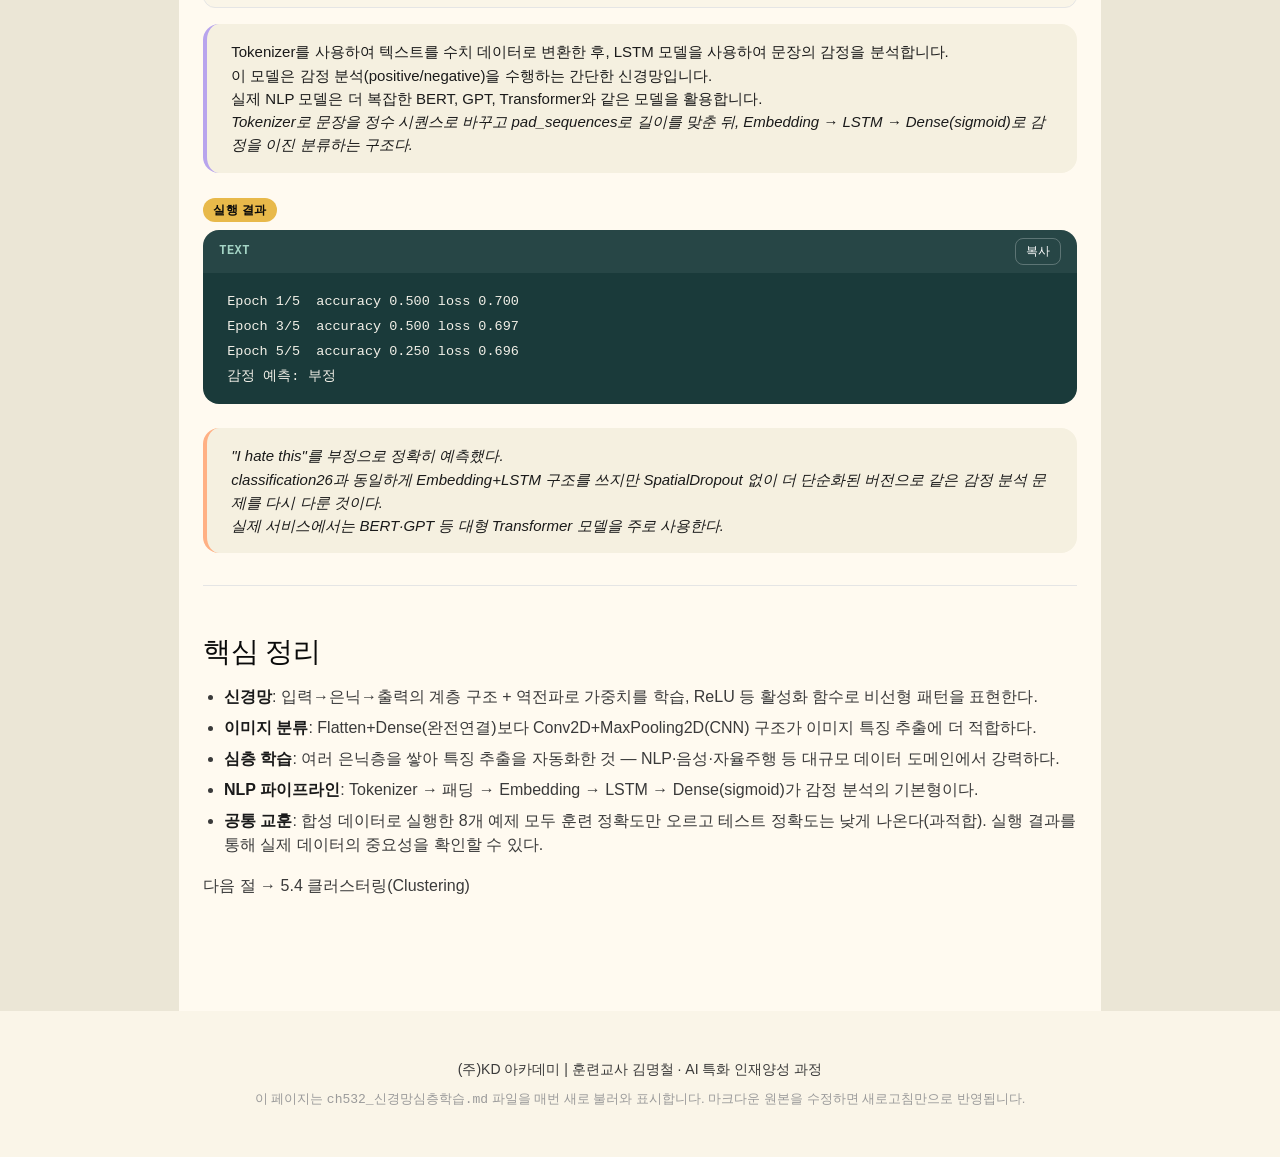
==== commit d46c8f98: "second" ====
--- a/index.html
+++ b/index.html
@@ -3,7 +3,7 @@
 <head>
 <meta charset="UTF-8">
 <meta name="viewport" content="width=device-width, initial-scale=1.0">
-<title>웹 교안</title>
+<title>머신러닝 딥러닝</title>
 <meta name="description" content="마크다운 원본을 불러와 표시하는 웹 교안">
 <link rel="stylesheet" href="css/style.css">
 </head>
@@ -12,7 +12,7 @@
 <nav class="top-nav">
   <div class="top-nav__brand">
     <span class="top-nav__dot"></span>
-    <span id="brandLabel">웹 교안</span>
+    <span id="brandLabel">머신러닝 딥러닝</span>
     <span class="top-nav__doc-title" id="navDocTitle"></span>
   </div>
   <div class="top-nav__actions">
--- a/css/style.css
+++ b/css/style.css
@@ -48,7 +48,7 @@
   html{scroll-behavior:smooth;}
   body{
     margin:0;
-    background:var(--color-canvas);
+    background:var(--color-surface-strong);
     color:var(--color-body);
     font-family:var(--font-body);
     font-size:16px;
@@ -148,40 +148,6 @@
   }
   .lesson-tab.is-active{background:var(--color-surface-card);color:var(--color-ink);}
 
-  /* ---------- hero ---------- */
-  .hero{
-    padding:var(--space-xxl) var(--space-lg);
-    max-width:900px;
-    margin:0 auto;
-  }
-  .hero__eyebrow{
-    display:inline-flex;
-    align-items:center;
-    gap:var(--space-xs);
-    background:var(--color-surface-card);
-    color:var(--color-body-strong);
-    font-size:13px;
-    font-weight:500;
-    letter-spacing:0.3px;
-    padding:4px 12px;
-    border-radius:var(--radius-pill);
-    margin-bottom:var(--space-md);
-  }
-  .hero h1{
-    font-family:var(--font-display);
-    font-weight:500;
-    font-size:40px;
-    line-height:1.15;
-    letter-spacing:-1px;
-    color:var(--color-ink);
-    margin:0 0 var(--space-md);
-  }
-  .hero__subtitle{
-    font-size:16px;
-    color:var(--color-muted);
-    margin:0 0 var(--space-lg);
-    line-height:1.6;
-  }
   .hero__meta{display:flex;flex-wrap:wrap;gap:var(--space-xs);}
   .badge-pill{
     display:inline-flex;
@@ -198,19 +164,25 @@
   .badge-pill.badge-ochre{background:var(--color-ochre);color:var(--color-ink);}
 
   /* ---------- layout ---------- */
+  /* .layout owns the centered reading column (width + background) so the
+     lighter canvas tone covers the whole column top-to-bottom — including
+     the gaps above/below the toc bar and doc — while body's darker tone
+     shows only in the true left/right margins outside the column. */
   .layout{
-    max-width:1280px;
+    width:72%;
+    max-width:2000px;
     margin:0 auto;
-    padding:0 var(--space-lg) var(--space-section);
+    background:var(--color-canvas);
+    padding:var(--space-xxl) var(--space-lg) var(--space-section);
   }
 
   /* ---------- top toc bar ---------- */
   .toc-bar{
+    margin:0 auto var(--space-xxl);
     background:var(--color-canvas);
     border:1px solid var(--color-hairline);
     border-radius:var(--radius-xl);
     padding:var(--space-lg);
-    margin-bottom:var(--space-xxl);
     box-shadow:0 1px 2px rgba(10,10,10,0.04);
   }
   .toc-bar__label{
@@ -228,12 +200,12 @@
   .toc-pill{
     display:inline-flex;
     align-items:center;
-    padding:10px 16px;
+    padding:8px 14px;
     border-radius:var(--radius-pill);
     border:1px solid var(--color-hairline);
     background:var(--color-canvas);
     color:var(--color-body);
-    font-size:14px;
+    font-size:12px;
     font-weight:500;
     line-height:1.3;
     text-decoration:none;
@@ -247,10 +219,11 @@
     font-weight:600;
   }
   .toc-pill--sub{
+    padding:7px 12px;
     background:var(--color-surface-card);
     border-color:var(--color-surface-card);
     color:var(--color-muted);
-    font-size:13px;
+    font-size:11px;
   }
   .toc-pill--sub:hover{border-color:var(--color-ink);color:var(--color-ink);}
   .toc-pill--sub.is-active{
@@ -264,7 +237,7 @@
     background:var(--color-canvas);
     min-width:0;
   }
-  .doc{max-width:760px;margin:0 auto;}
+  .doc{margin:0 auto;}
 
   .doc h2{
     font-family:var(--font-display);
@@ -320,7 +293,7 @@
     margin:var(--space-sm) 0 var(--space-lg);
   }
 
-  /* label lines: 예제 코드 / 실행 결과 */
+  /* label lines: 예제 코드 / 실행 결과 / 코드분석 */
   .doc p.label-line{
     display:inline-flex;
     align-items:center;
@@ -328,7 +301,7 @@
     background:transparent;
     margin-bottom:var(--space-xs);
   }
-  .doc p.label-line .label-badge{
+  .doc .label-badge{
     display:inline-flex;
     align-items:center;
     background:var(--color-ink);
@@ -340,6 +313,28 @@
     border-radius:var(--radius-pill);
   }
   .doc p.label-line.label-result .label-badge{background:var(--color-ochre);color:var(--color-ink);}
+
+  /* 코드분석 토글 (details/summary) — 예제 코드 배지와 동일한 디자인 */
+  .doc details{
+    margin:0 0 var(--space-md);
+    border:1px solid var(--color-hairline);
+    border-radius:var(--radius-md);
+    background:var(--color-surface-soft);
+    padding:var(--space-xs) var(--space-sm);
+  }
+  .doc details[open]{padding-bottom:var(--space-sm);}
+  .doc details summary{
+    list-style:none;
+    cursor:pointer;
+    display:inline-flex;
+    align-items:center;
+    padding:var(--space-xxs) 0;
+  }
+  .doc details summary::-webkit-details-marker{display:none;}
+  .doc details summary::marker{content:"";}
+  .doc details summary:hover .label-badge{background:var(--color-primary-active);}
+  .doc details[open] summary{margin-bottom:var(--space-sm);}
+  .doc details pre{margin-bottom:0;}
 
   /* callouts (blockquote) */
   .doc blockquote{
@@ -493,9 +488,9 @@
 
   /* responsive */
   @media (max-width:960px){
-    .doc{max-width:100%;}
+    .layout{width:100%;max-width:100%;}
     .toc-bar{padding:var(--space-md);}
-    .toc-pill{padding:8px 14px;font-size:13px;}
+    .toc-pill{padding:7px 12px;font-size:11px;}
   }
 
   @media (max-width:600px){
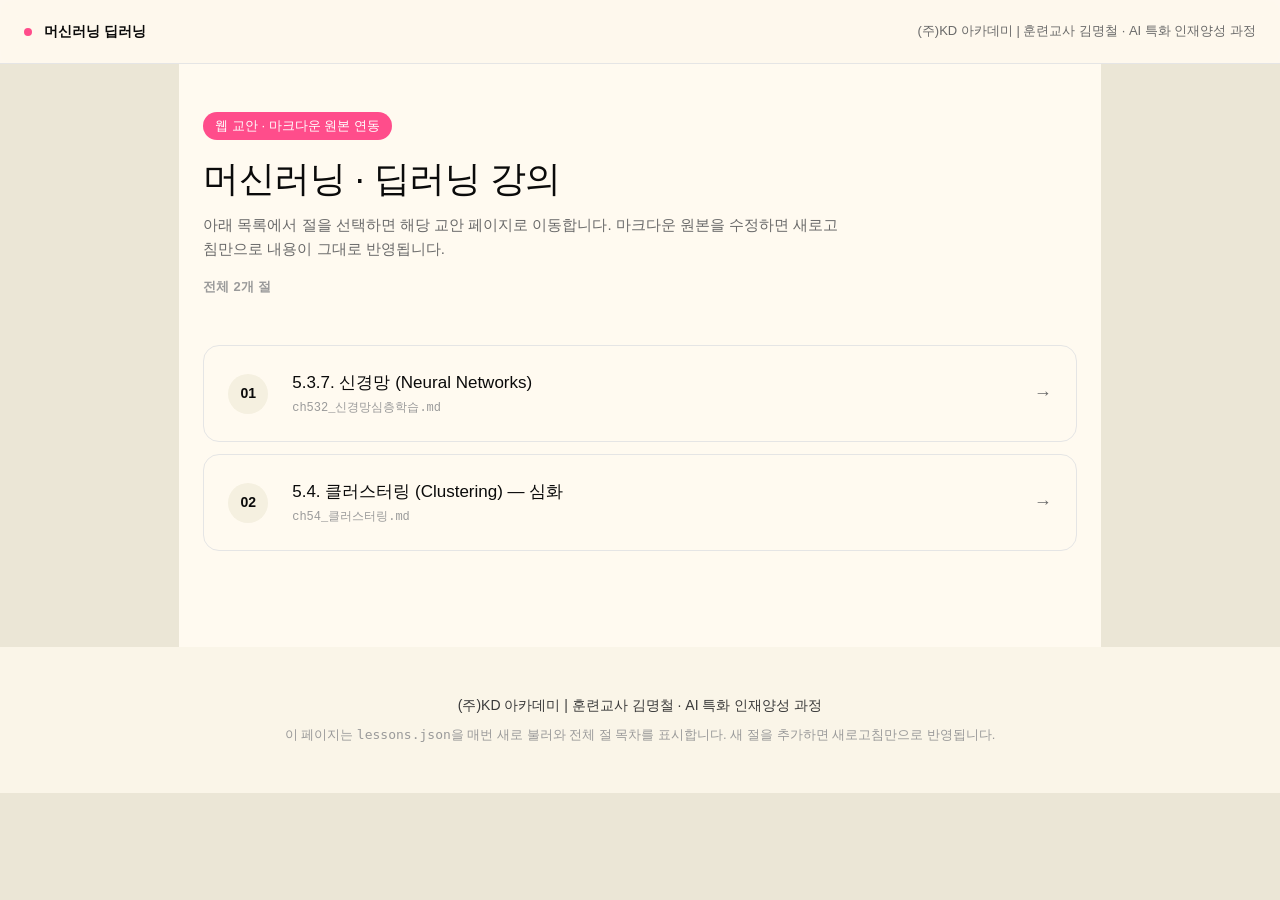
==== commit 18030c8e: "index.html을 전체 절 목차(홈) 페이지로 분리, 기존 뷰어는 lesson.html로 이동" ====
--- a/index.html
+++ b/index.html
@@ -3,37 +3,44 @@
 <head>
 <meta charset="UTF-8">
 <meta name="viewport" content="width=device-width, initial-scale=1.0">
-<title>머신러닝 딥러닝</title>
-<meta name="description" content="마크다운 원본을 불러와 표시하는 웹 교안">
+<title>머신러닝 딥러닝 · 웹 교안</title>
+<meta name="description" content="머신러닝 · 딥러닝 강의 전체 절 목차">
 <link rel="stylesheet" href="css/style.css">
 </head>
 <body>
 
 <nav class="top-nav">
-  <div class="top-nav__brand">
+  <a class="top-nav__brand" href="index.html">
     <span class="top-nav__dot"></span>
     <span id="brandLabel">머신러닝 딥러닝</span>
-    <span class="top-nav__doc-title" id="navDocTitle"></span>
-  </div>
+  </a>
   <div class="top-nav__actions">
     <span class="top-nav__org">(주)KD 아카데미 | 훈련교사 김명철 · AI 특화 인재양성 과정</span>
   </div>
 </nav>
 
-<div class="lesson-tabs" id="lessonTabs" style="display:none;"></div>
+<div class="layout">
+  <header class="home-hero">
+    <span class="badge-pill badge-pink">웹 교안 · 마크다운 원본 연동</span>
+    <h1 class="home-hero__title">머신러닝 · 딥러닝 강의</h1>
+    <p class="home-hero__desc">아래 목록에서 절을 선택하면 해당 교안 페이지로 이동합니다. 마크다운 원본을 수정하면 새로고침만으로 내용이 그대로 반영됩니다.</p>
+    <div class="home-hero__count" id="lessonCount"></div>
+  </header>
 
-<div id="app">
-  <div class="state-screen" id="loadingScreen">
-    <div class="spinner"></div>
-    <h2>교안을 불러오는 중입니다</h2>
-    <p>마크다운 원본 파일을 읽어오고 있습니다.</p>
-  </div>
+  <main class="home-grid" id="lessonGrid">
+    <div class="state-screen" id="loadingScreen">
+      <div class="spinner"></div>
+      <h2>목차를 불러오는 중입니다</h2>
+      <p>lessons.json을 읽어오고 있습니다.</p>
+    </div>
+  </main>
 </div>
 
-<button class="scroll-top" id="scrollTopBtn" type="button" aria-label="맨 위로">↑</button>
+<footer class="site-footer">
+  <div>(주)KD 아카데미 | 훈련교사 김명철 · AI 특화 인재양성 과정</div>
+  <div class="note">이 페이지는 <code>lessons.json</code>을 매번 새로 불러와 전체 절 목차를 표시합니다. 새 절을 추가하면 새로고침만으로 반영됩니다.</div>
+</footer>
 
-<script src="js/vendor-marked.min.js"></script>
-<script src="js/vendor-dompurify.min.js"></script>
-<script src="js/app.js"></script>
+<script src="js/home.js"></script>
 </body>
 </html>
--- a/css/style.css
+++ b/css/style.css
@@ -83,7 +83,9 @@
     white-space:nowrap;
     overflow:hidden;
     text-overflow:ellipsis;
-  }
+    text-decoration:none;
+  }
+  a.top-nav__brand:hover{opacity:0.75;}
   .top-nav__dot{
     width:8px;height:8px;border-radius:var(--radius-pill);
     background:var(--color-pink);
@@ -162,6 +164,95 @@
   .badge-pill.badge-pink{background:var(--color-pink);color:#fff;}
   .badge-pill.badge-teal{background:var(--color-teal);color:#fff;}
   .badge-pill.badge-ochre{background:var(--color-ochre);color:var(--color-ink);}
+
+  /* ---------- home / lesson index page ---------- */
+  .home-hero{
+    max-width:640px;
+    margin:0 0 var(--space-xxl);
+  }
+  .home-hero__title{
+    font-family:var(--font-display);
+    font-weight:500;
+    font-size:36px;
+    letter-spacing:-0.5px;
+    line-height:1.25;
+    color:var(--color-ink);
+    margin:var(--space-md) 0 var(--space-sm);
+  }
+  .home-hero__desc{
+    color:var(--color-muted);
+    font-size:15px;
+    line-height:1.6;
+    margin:0 0 var(--space-md);
+  }
+  .home-hero__count{
+    font-size:13px;
+    font-weight:600;
+    color:var(--color-muted-soft);
+    letter-spacing:.02em;
+  }
+
+  .home-grid{
+    display:flex;
+    flex-direction:column;
+    gap:var(--space-sm);
+  }
+  .lesson-card{
+    display:flex;
+    align-items:center;
+    gap:var(--space-lg);
+    padding:var(--space-lg);
+    border:1px solid var(--color-hairline);
+    border-radius:var(--radius-lg);
+    background:var(--color-canvas);
+    text-decoration:none;
+    transition:border-color .15s ease, background .15s ease;
+  }
+  .lesson-card:hover{border-color:var(--color-ink);background:var(--color-surface-soft);}
+  .lesson-card__num{
+    flex:none;
+    display:inline-flex;
+    align-items:center;
+    justify-content:center;
+    width:40px;height:40px;
+    border-radius:50%;
+    background:var(--color-surface-card);
+    color:var(--color-ink);
+    font-family:var(--font-display);
+    font-weight:600;
+    font-size:14px;
+  }
+  .lesson-card__body{
+    flex:1 1 auto;
+    min-width:0;
+    display:flex;
+    flex-direction:column;
+    gap:2px;
+  }
+  .lesson-card__label{
+    font-family:var(--font-display);
+    font-weight:500;
+    font-size:17px;
+    color:var(--color-ink);
+    overflow:hidden;
+    text-overflow:ellipsis;
+    white-space:nowrap;
+  }
+  .lesson-card__file{
+    font-family:var(--font-mono);
+    font-size:12px;
+    color:var(--color-muted-soft);
+    overflow:hidden;
+    text-overflow:ellipsis;
+    white-space:nowrap;
+  }
+  .lesson-card__arrow{
+    flex:none;
+    color:var(--color-muted);
+    font-size:18px;
+    transition:transform .15s ease;
+  }
+  .lesson-card:hover .lesson-card__arrow{transform:translateX(4px);color:var(--color-ink);}
 
   /* ---------- layout ---------- */
   /* .layout owns the centered reading column (width + background) so the
@@ -332,6 +423,15 @@
   }
   .doc details summary::-webkit-details-marker{display:none;}
   .doc details summary::marker{content:"";}
+  .doc details summary::before{
+    content:"\25B6";
+    display:inline-block;
+    margin-right:8px;
+    font-size:10px;
+    color:var(--color-muted);
+    transition:transform 0.15s ease;
+  }
+  .doc details[open] summary::before{transform:rotate(90deg);}
   .doc details summary:hover .label-badge{background:var(--color-primary-active);}
   .doc details[open] summary{margin-bottom:var(--space-sm);}
   .doc details pre{margin-bottom:0;}
@@ -436,6 +536,51 @@
   .tok-com{color:var(--color-muted-soft);}
   .tok-num{color:var(--color-peach);}
   .tok-fn{color:var(--color-mint);}
+
+  /* ---------- prev/next section pager ---------- */
+  .lesson-pager{
+    display:flex;
+    gap:var(--space-md);
+    margin-top:var(--space-xxl);
+  }
+  .lesson-pager__link{
+    flex:1 1 0;
+    min-width:0;
+    display:flex;
+    flex-direction:column;
+    gap:4px;
+    padding:var(--space-md) var(--space-lg);
+    border:1px solid var(--color-hairline);
+    border-radius:var(--radius-lg);
+    text-decoration:none;
+    background:var(--color-canvas);
+    transition:border-color .15s ease;
+  }
+  .lesson-pager__next{align-items:flex-end;text-align:right;}
+  .lesson-pager__link:hover{border-color:var(--color-ink);}
+  .lesson-pager__link--disabled{
+    background:var(--color-surface-soft);
+    cursor:default;
+  }
+  .lesson-pager__link--disabled:hover{border-color:var(--color-hairline);}
+  .lesson-pager__dir{
+    font-size:12px;
+    font-weight:600;
+    color:var(--color-muted);
+    letter-spacing:.02em;
+  }
+  .lesson-pager__label{
+    font-family:var(--font-display);
+    font-weight:500;
+    font-size:15px;
+    color:var(--color-ink);
+    overflow:hidden;
+    text-overflow:ellipsis;
+    white-space:nowrap;
+    max-width:100%;
+  }
+  .lesson-pager__link--disabled .lesson-pager__dir,
+  .lesson-pager__link--disabled .lesson-pager__label{color:var(--color-muted-soft);}
 
   /* footer */
   .site-footer{
@@ -491,13 +636,17 @@
     .layout{width:100%;max-width:100%;}
     .toc-bar{padding:var(--space-md);}
     .toc-pill{padding:7px 12px;font-size:11px;}
+    .home-hero__title{font-size:28px;}
+    .lesson-card{padding:var(--space-md);gap:var(--space-md);}
   }
 
   @media (max-width:600px){
     .top-nav__org{display:none;}
+    .lesson-pager{flex-direction:column;}
+    .lesson-pager__next{align-items:flex-start;text-align:left;}
   }
 
   @media print{
-    .top-nav,.toc-bar,.scroll-top,.lesson-tabs{display:none !important;}
+    .top-nav,.toc-bar,.scroll-top,.lesson-tabs,.lesson-pager{display:none !important;}
     body{background:#fff;}
   }
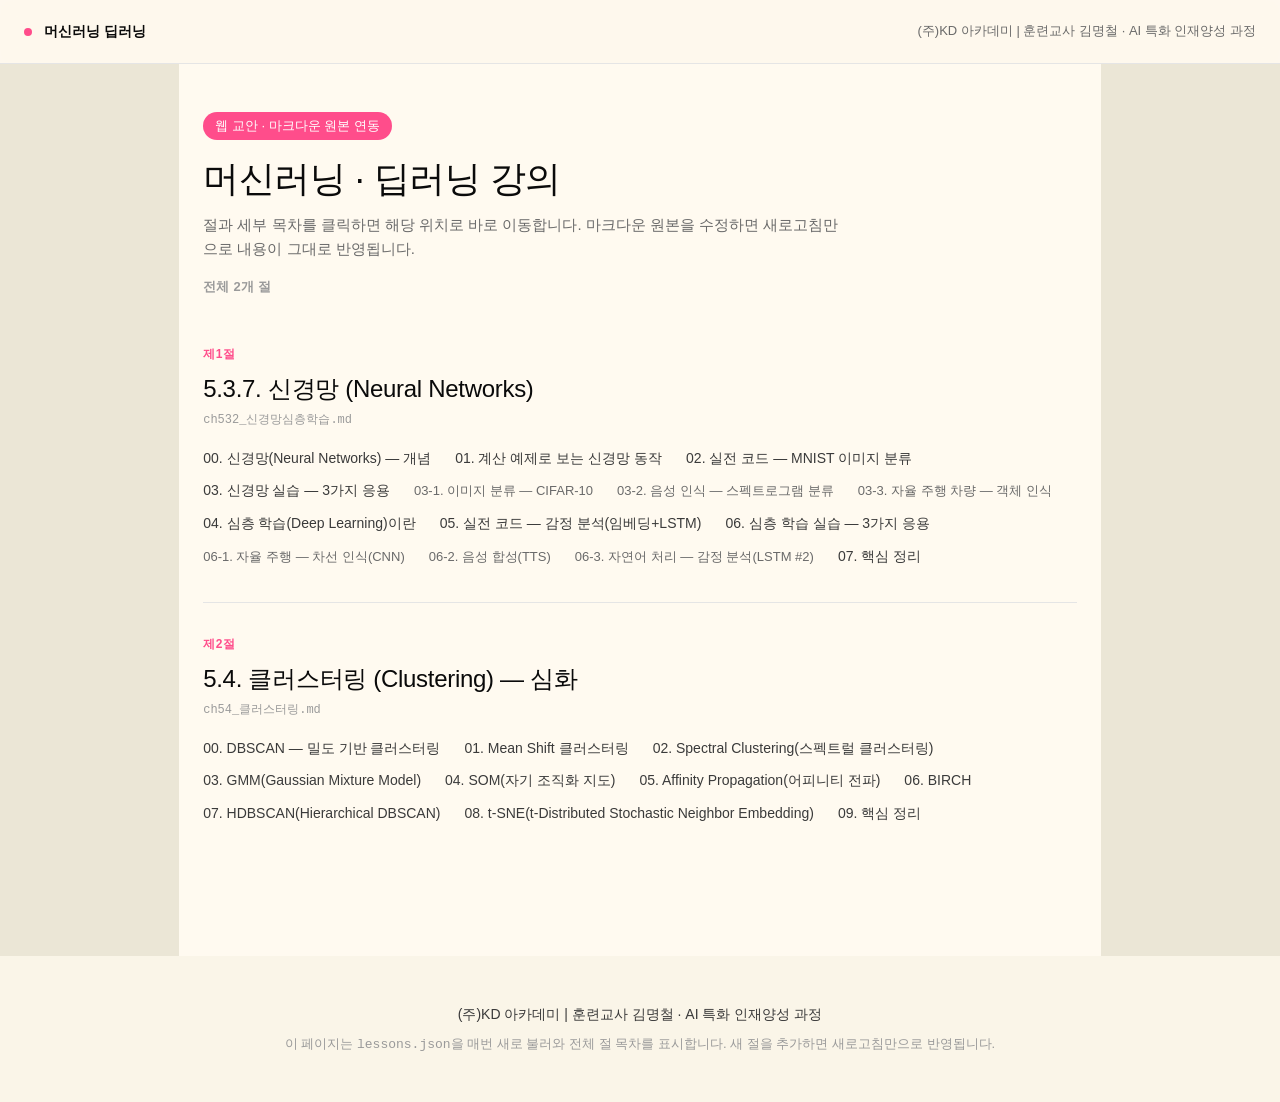
==== commit b170a504: "홈 화면을 템플릿 구조로 재구성 + 절 이동 앵커 스크롤 버그 수정 - index.html: index_template.md 구조를 참조해 절마다 제목/파일명/전체   세부 목차를" ====
--- a/index.html
+++ b/index.html
@@ -23,7 +23,7 @@
   <header class="home-hero">
     <span class="badge-pill badge-pink">웹 교안 · 마크다운 원본 연동</span>
     <h1 class="home-hero__title">머신러닝 · 딥러닝 강의</h1>
-    <p class="home-hero__desc">아래 목록에서 절을 선택하면 해당 교안 페이지로 이동합니다. 마크다운 원본을 수정하면 새로고침만으로 내용이 그대로 반영됩니다.</p>
+    <p class="home-hero__desc">절과 세부 목차를 클릭하면 해당 위치로 바로 이동합니다. 마크다운 원본을 수정하면 새로고침만으로 내용이 그대로 반영됩니다.</p>
     <div class="home-hero__count" id="lessonCount"></div>
   </header>
 
@@ -41,6 +41,8 @@
   <div class="note">이 페이지는 <code>lessons.json</code>을 매번 새로 불러와 전체 절 목차를 표시합니다. 새 절을 추가하면 새로고침만으로 반영됩니다.</div>
 </footer>
 
+<script src="js/vendor-marked.min.js"></script>
+<script src="js/vendor-dompurify.min.js"></script>
 <script src="js/home.js"></script>
 </body>
 </html>
--- a/css/style.css
+++ b/css/style.css
@@ -192,67 +192,74 @@
     letter-spacing:.02em;
   }
 
+  /* repeating "제N절" block: eyebrow + title + file caption + numbered
+     section list — one per lessons.json entry, mirroring the reference
+     curriculum-index structure (lecture header followed by its own
+     numbered link list). */
   .home-grid{
     display:flex;
     flex-direction:column;
-    gap:var(--space-sm);
-  }
-  .lesson-card{
-    display:flex;
-    align-items:center;
-    gap:var(--space-lg);
-    padding:var(--space-lg);
-    border:1px solid var(--color-hairline);
-    border-radius:var(--radius-lg);
-    background:var(--color-canvas);
+  }
+  .course-block{
+    padding:var(--space-xl) 0;
+    border-bottom:1px solid var(--color-hairline);
+  }
+  .course-block:first-child{padding-top:0;}
+  .course-block:last-child{border-bottom:none;}
+  .course-block__eyebrow{
+    font-size:12px;
+    font-weight:600;
+    color:var(--color-pink);
+    letter-spacing:.04em;
+    margin-bottom:6px;
+  }
+  .course-block__title{
+    font-family:var(--font-display);
+    font-weight:500;
+    font-size:24px;
+    letter-spacing:-0.3px;
+    margin:0;
+  }
+  .course-block__title a{
+    color:var(--color-ink);
     text-decoration:none;
-    transition:border-color .15s ease, background .15s ease;
-  }
-  .lesson-card:hover{border-color:var(--color-ink);background:var(--color-surface-soft);}
-  .lesson-card__num{
-    flex:none;
-    display:inline-flex;
-    align-items:center;
-    justify-content:center;
-    width:40px;height:40px;
-    border-radius:50%;
-    background:var(--color-surface-card);
-    color:var(--color-ink);
-    font-family:var(--font-display);
-    font-weight:600;
-    font-size:14px;
-  }
-  .lesson-card__body{
-    flex:1 1 auto;
-    min-width:0;
-    display:flex;
-    flex-direction:column;
-    gap:2px;
-  }
-  .lesson-card__label{
-    font-family:var(--font-display);
-    font-weight:500;
-    font-size:17px;
-    color:var(--color-ink);
-    overflow:hidden;
-    text-overflow:ellipsis;
-    white-space:nowrap;
-  }
-  .lesson-card__file{
+  }
+  .course-block__title a:hover{color:var(--color-pink);}
+  .course-block__file{
     font-family:var(--font-mono);
     font-size:12px;
     color:var(--color-muted-soft);
-    overflow:hidden;
-    text-overflow:ellipsis;
-    white-space:nowrap;
-  }
-  .lesson-card__arrow{
-    flex:none;
-    color:var(--color-muted);
-    font-size:18px;
-    transition:transform .15s ease;
-  }
-  .lesson-card:hover .lesson-card__arrow{transform:translateX(4px);color:var(--color-ink);}
+    margin:4px 0 var(--space-md);
+  }
+  .course-block__empty{
+    color:var(--color-muted);
+    font-size:14px;
+  }
+  .course-block__list{
+    display:flex;
+    flex-wrap:wrap;
+    gap:6px var(--space-lg);
+    list-style:none;
+    margin:0;
+    padding:0;
+  }
+  .course-block__item{
+    flex:0 0 auto;
+    min-width:0;
+  }
+  .course-block__item a{
+    display:inline-block;
+    color:var(--color-body);
+    font-size:14px;
+    text-decoration:none;
+    padding:2px 0;
+    border-bottom:1px solid transparent;
+  }
+  .course-block__item a:hover{color:var(--color-ink);border-bottom-color:var(--color-ink);}
+  .course-block__item--sub a{
+    color:var(--color-muted);
+    font-size:13px;
+  }
 
   /* ---------- layout ---------- */
   /* .layout owns the centered reading column (width + background) so the
@@ -637,7 +644,7 @@
     .toc-bar{padding:var(--space-md);}
     .toc-pill{padding:7px 12px;font-size:11px;}
     .home-hero__title{font-size:28px;}
-    .lesson-card{padding:var(--space-md);gap:var(--space-md);}
+    .course-block__title{font-size:20px;}
   }
 
   @media (max-width:600px){
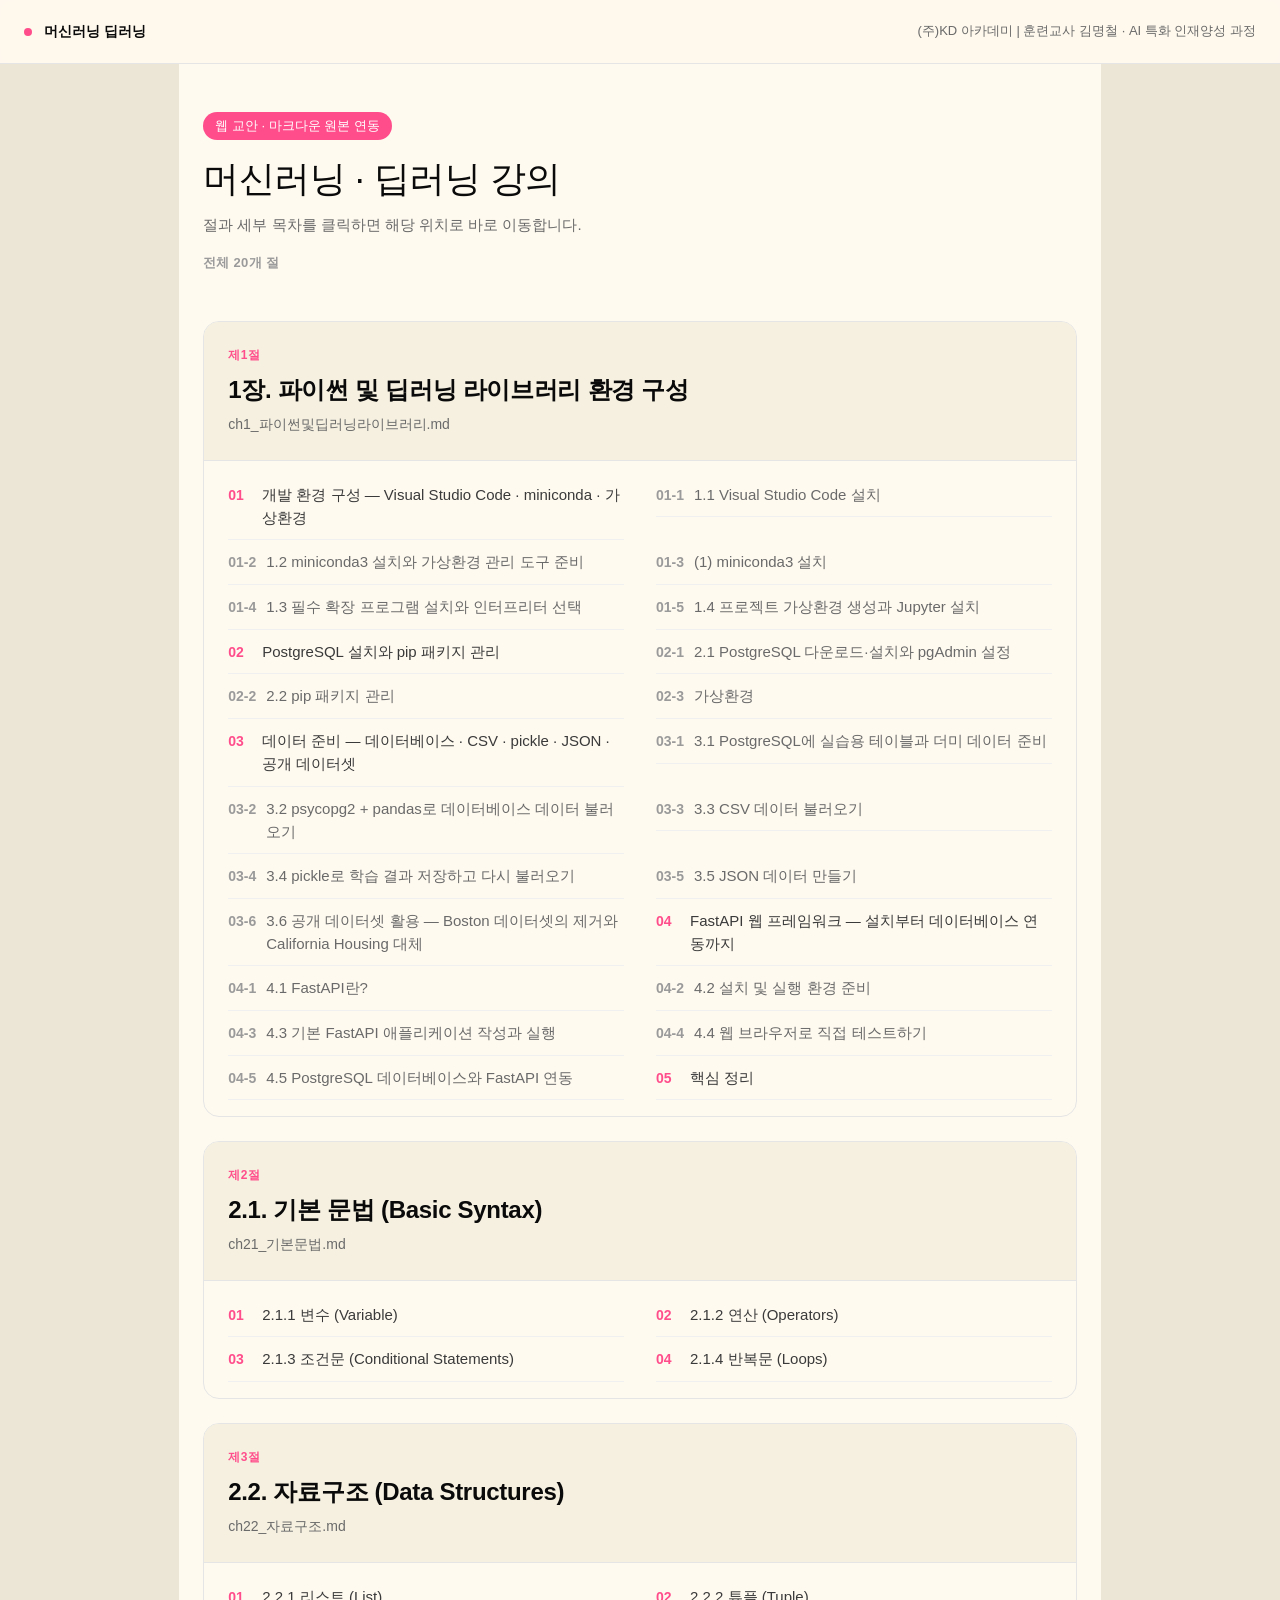
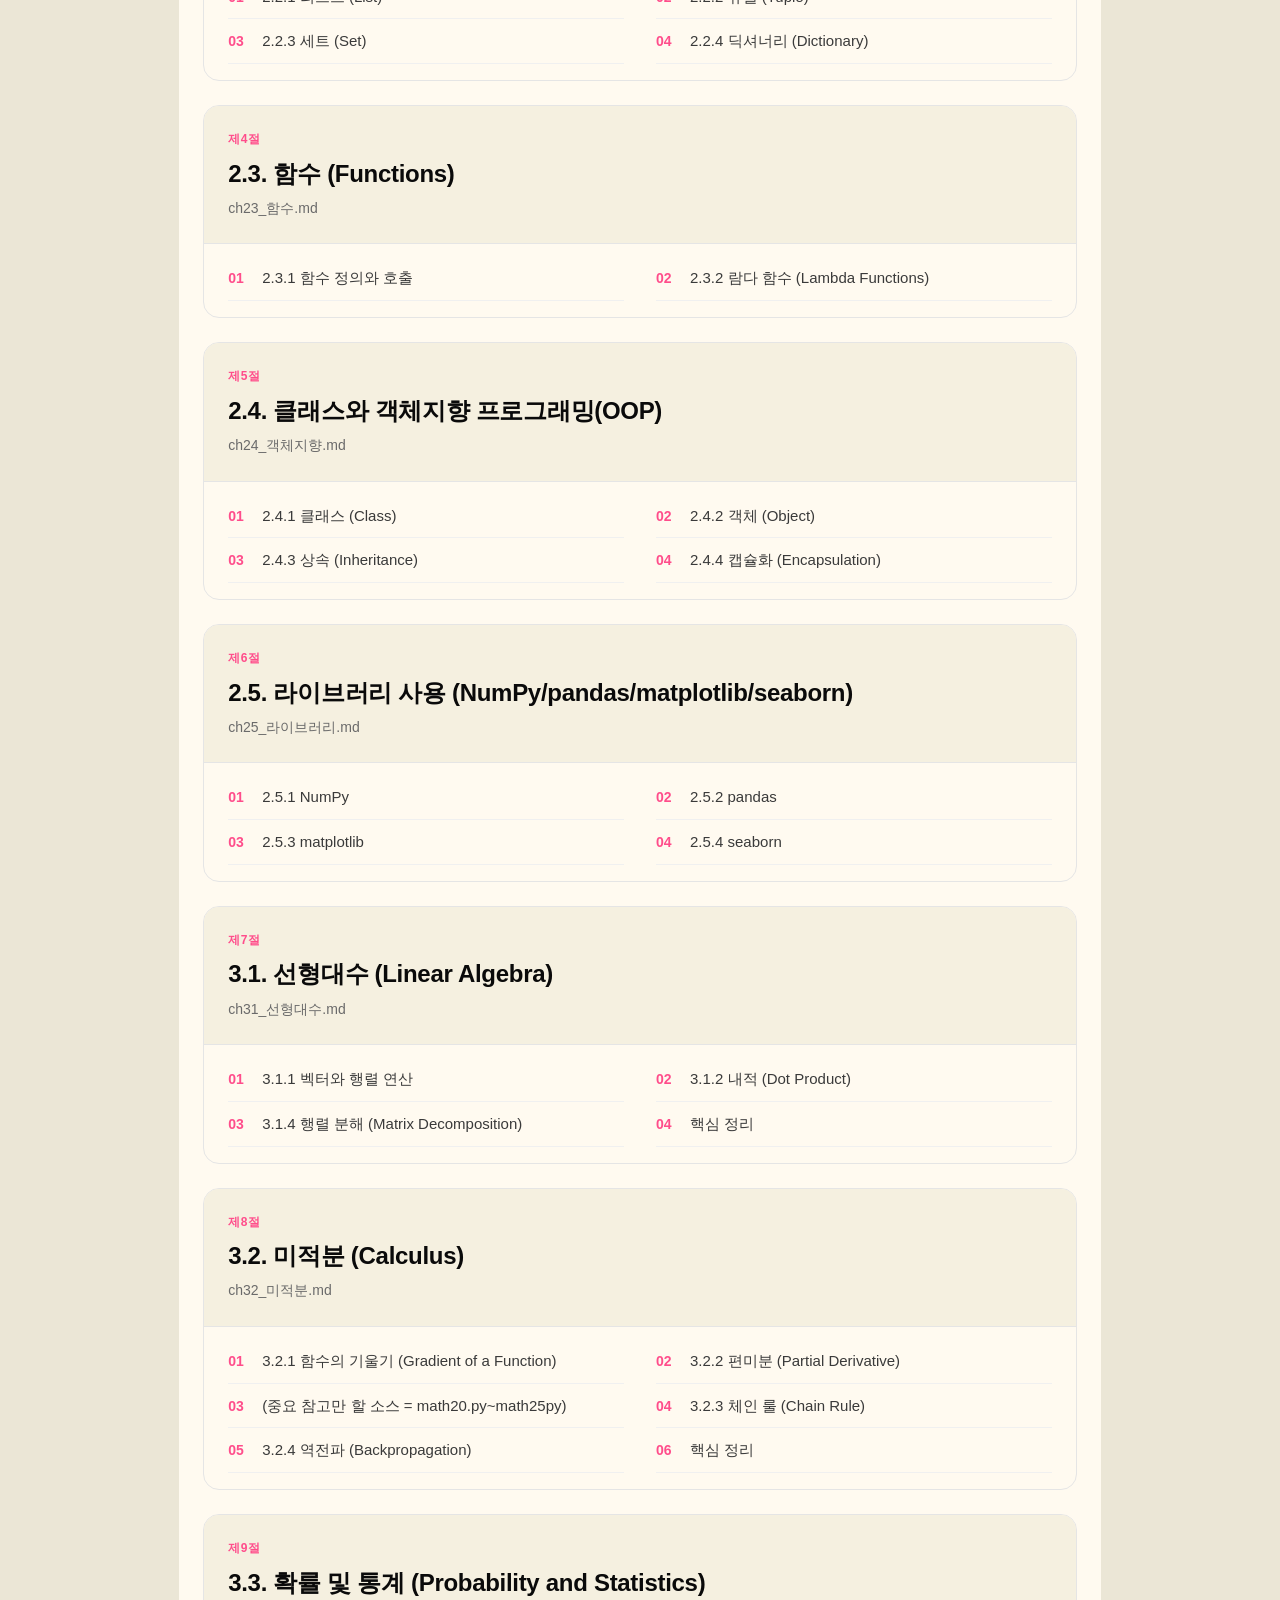
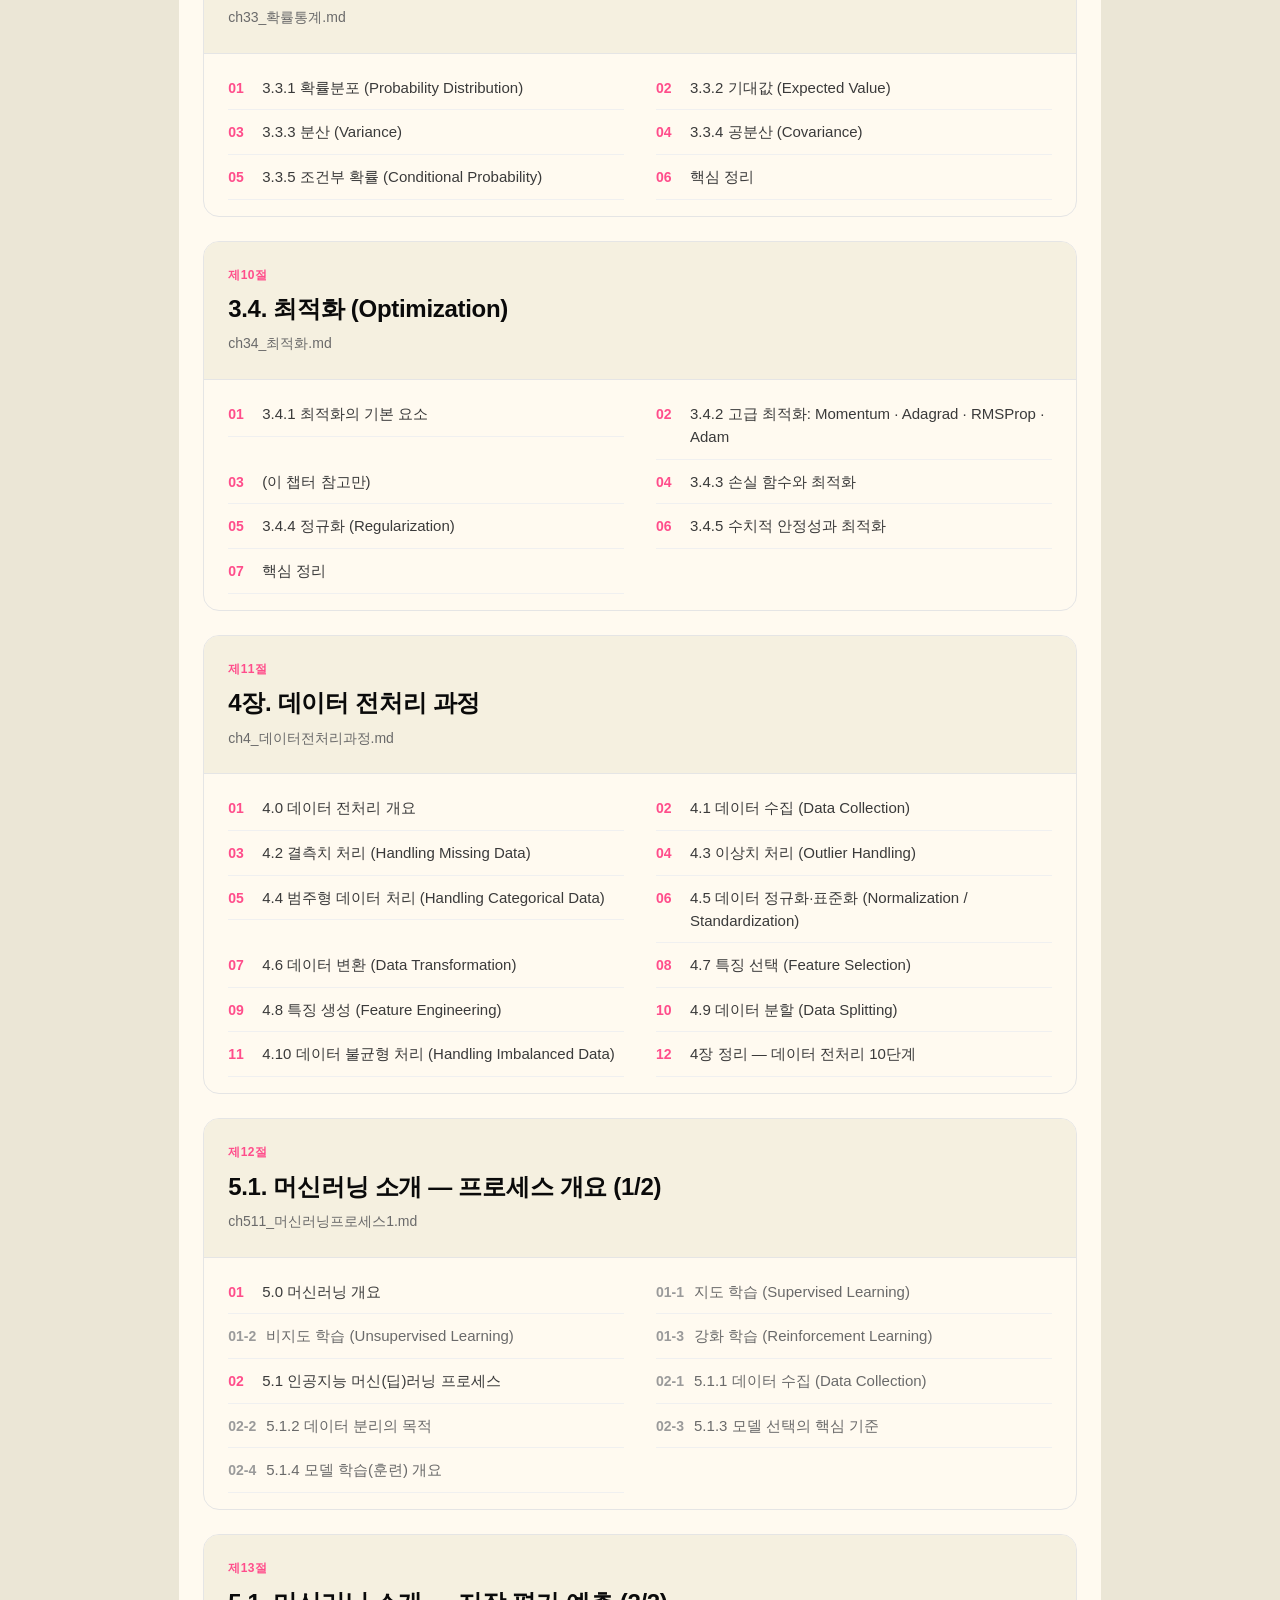
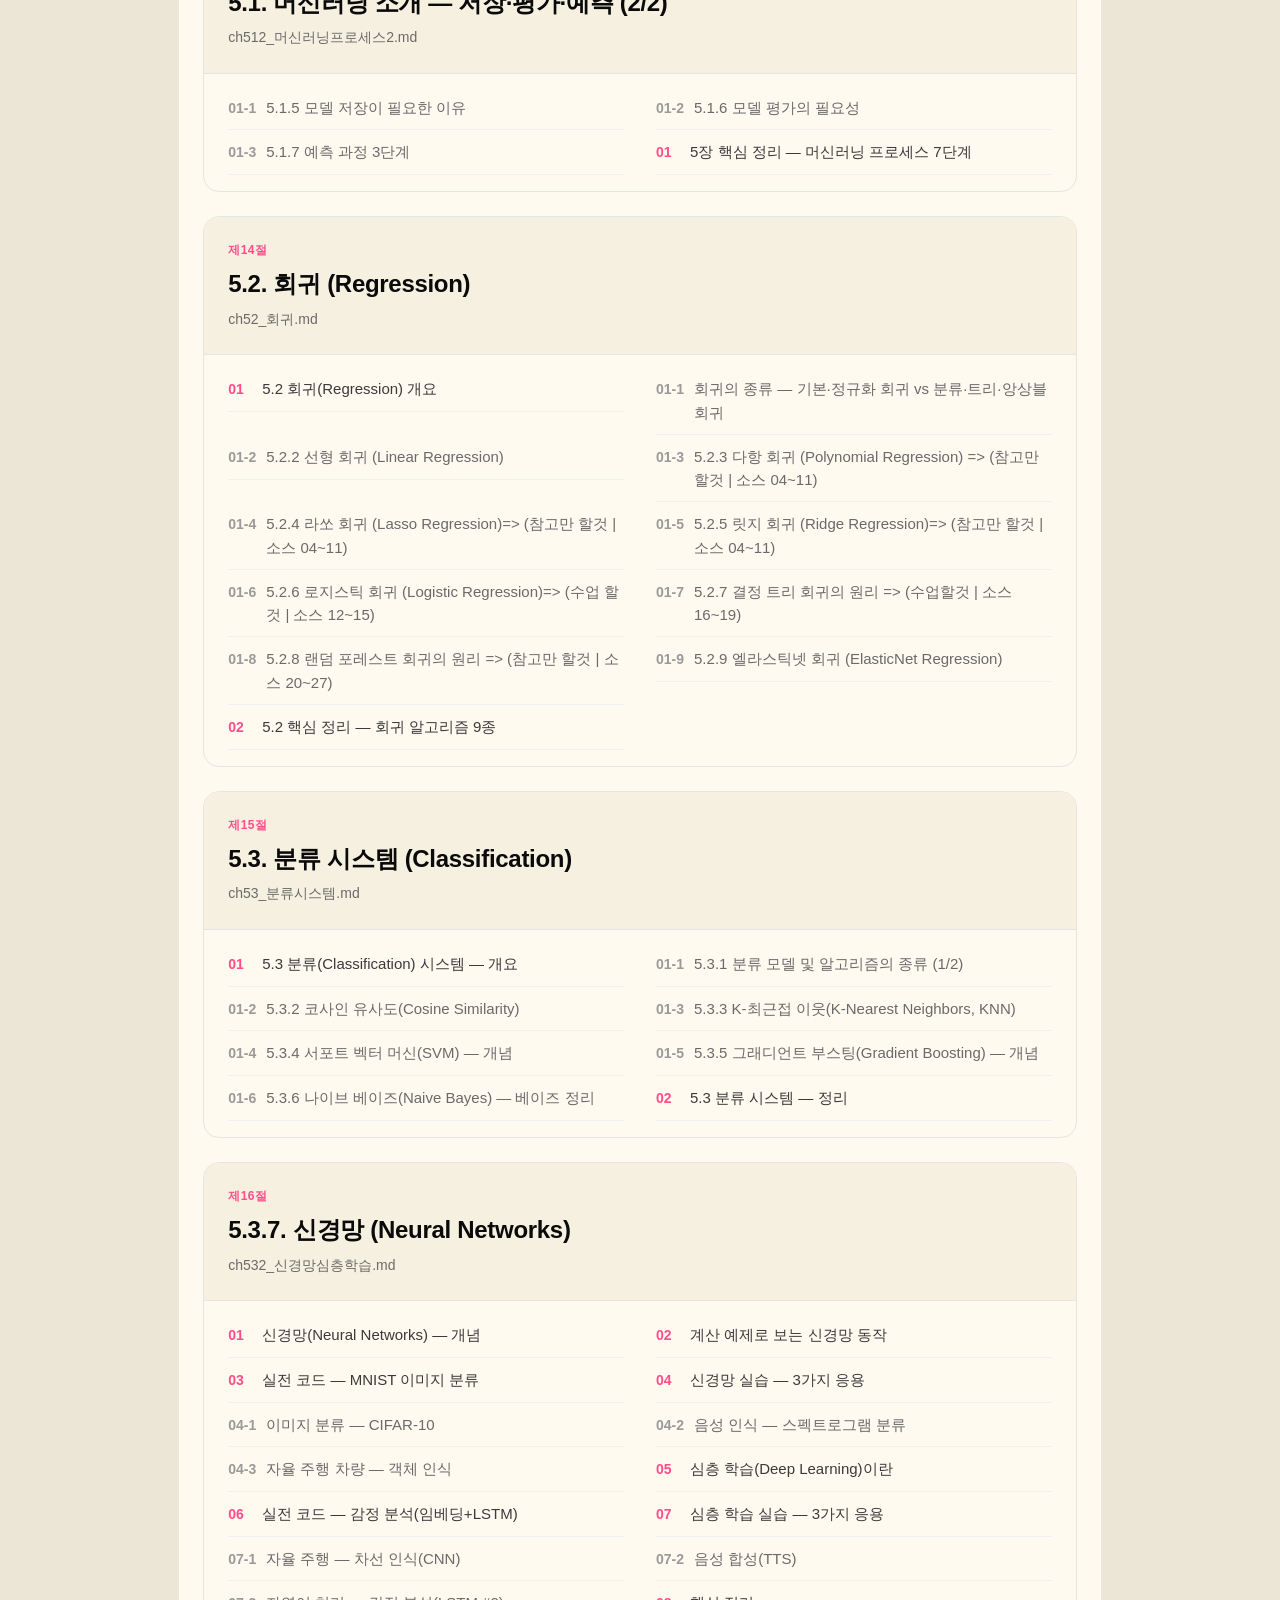
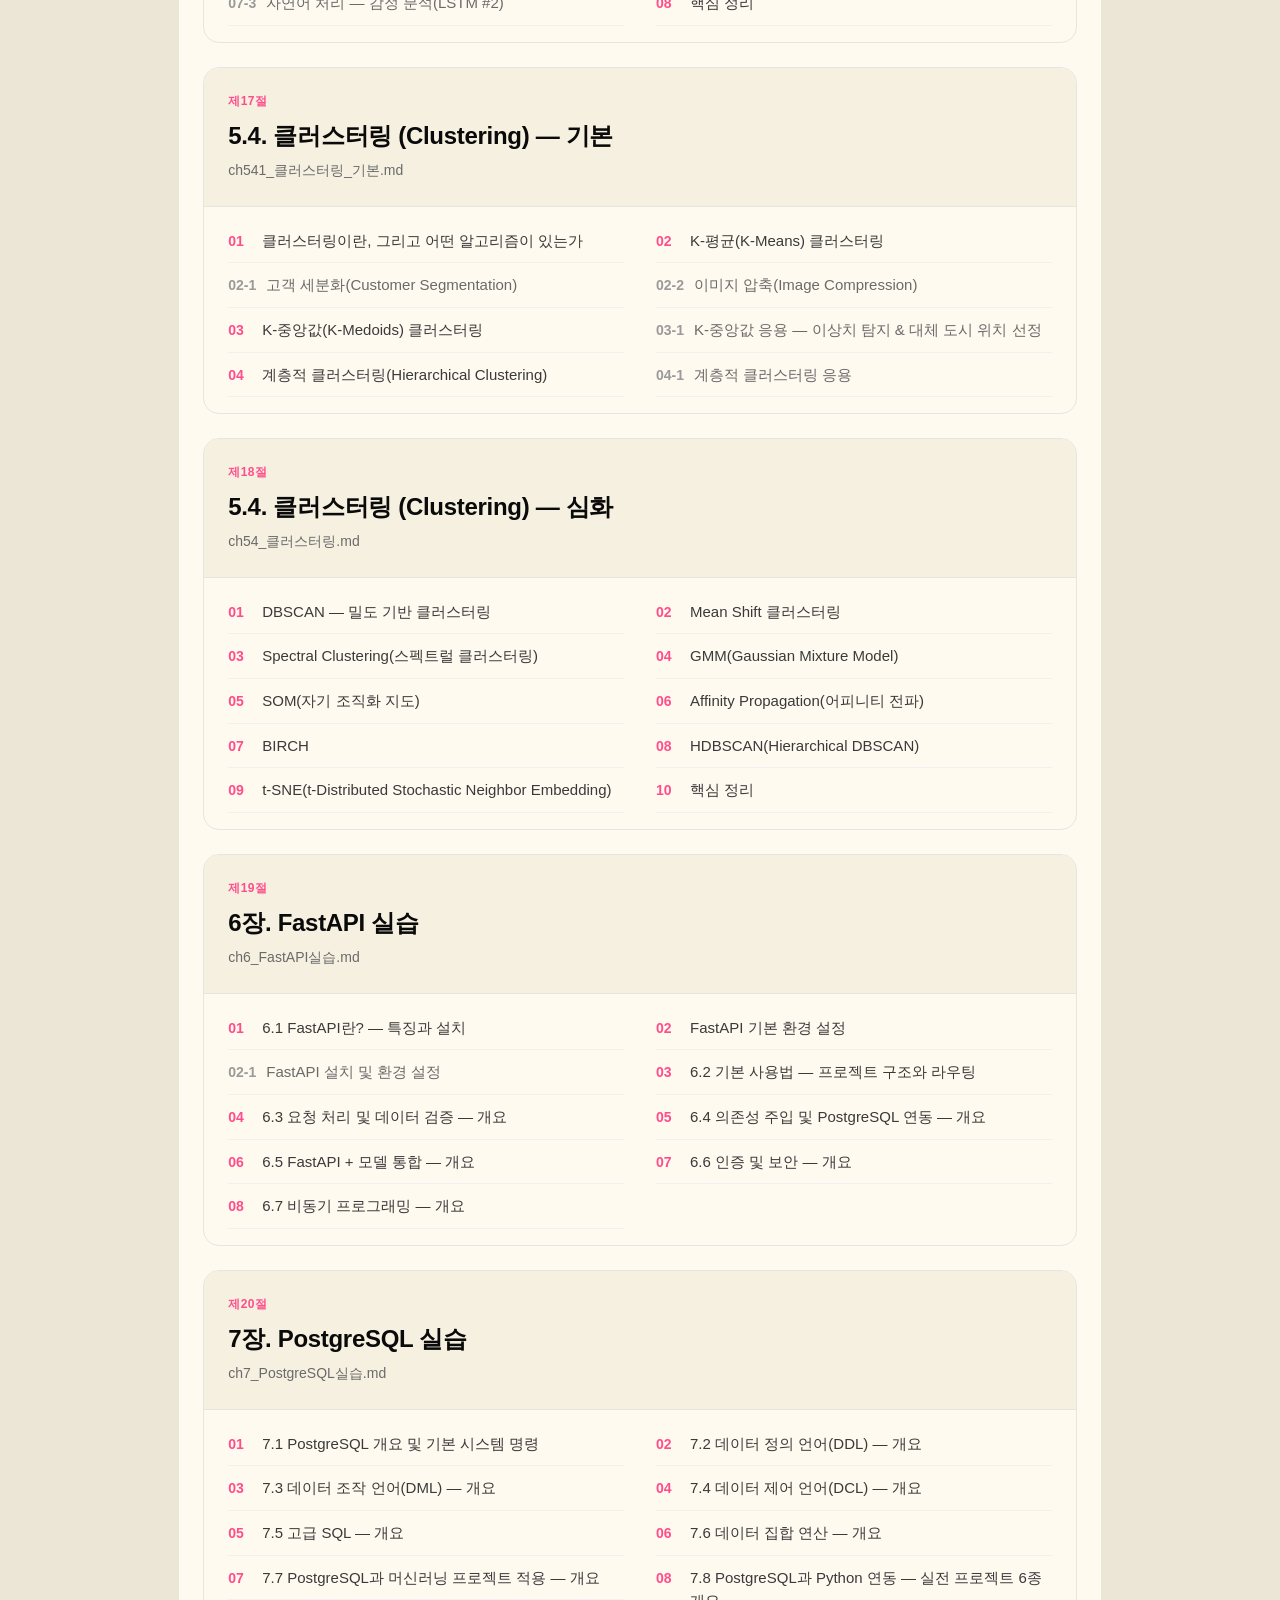
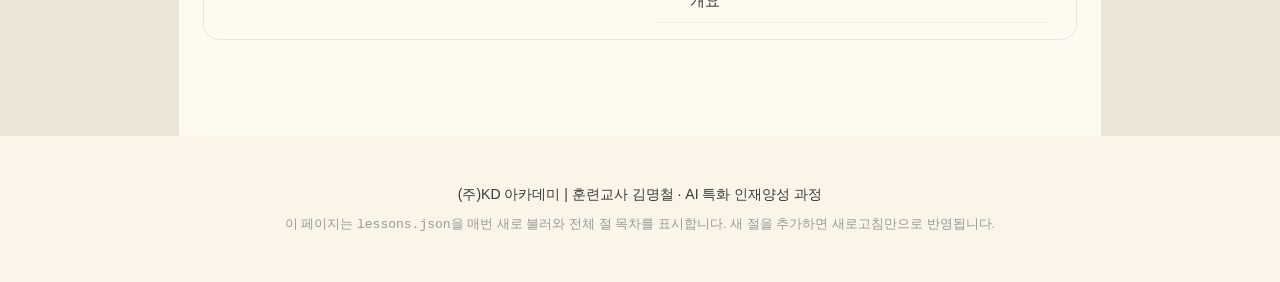
==== commit a8394317: "클러스트링 추가" ====
--- a/index.html
+++ b/index.html
@@ -23,7 +23,7 @@
   <header class="home-hero">
     <span class="badge-pill badge-pink">웹 교안 · 마크다운 원본 연동</span>
     <h1 class="home-hero__title">머신러닝 · 딥러닝 강의</h1>
-    <p class="home-hero__desc">절과 세부 목차를 클릭하면 해당 위치로 바로 이동합니다. 마크다운 원본을 수정하면 새로고침만으로 내용이 그대로 반영됩니다.</p>
+    <p class="home-hero__desc">절과 세부 목차를 클릭하면 해당 위치로 바로 이동합니다.</p>
     <div class="home-hero__count" id="lessonCount"></div>
   </header>
 
--- a/css/style.css
+++ b/css/style.css
@@ -130,26 +130,6 @@
   .btn-secondary:hover{border-color:var(--color-ink);}
   .btn-icon{padding:10px;border-radius:var(--radius-pill);}
 
-  /* ---------- lesson switcher ---------- */
-  .lesson-tabs{
-    display:flex;
-    gap:var(--space-xs);
-    padding:var(--space-sm) var(--space-lg) 0;
-    flex-wrap:wrap;
-  }
-  .lesson-tab{
-    background:transparent;
-    color:var(--color-muted);
-    font-family:var(--font-body);
-    font-size:14px;
-    font-weight:500;
-    border:none;
-    border-radius:var(--radius-pill);
-    padding:8px 16px;
-    cursor:pointer;
-  }
-  .lesson-tab.is-active{background:var(--color-surface-card);color:var(--color-ink);}
-
   .hero__meta{display:flex;flex-wrap:wrap;gap:var(--space-xs);}
   .badge-pill{
     display:inline-flex;
@@ -192,30 +172,36 @@
     letter-spacing:.02em;
   }
 
-  /* repeating "제N절" block: eyebrow + title + file caption + numbered
-     section list — one per lessons.json entry, mirroring the reference
-     curriculum-index structure (lecture header followed by its own
-     numbered link list). */
+  /* repeating "제N절" card: shaded header (eyebrow + title + file caption)
+     on top of a white body listing every heading as a numbered 2-column
+     grid — one card per lessons.json entry, mirroring the reference
+     curriculum-index card layout while keeping the site's own colorset. */
   .home-grid{
     display:flex;
     flex-direction:column;
+    gap:var(--space-lg);
   }
   .course-block{
-    padding:var(--space-xl) 0;
+    border:1px solid var(--color-hairline);
+    border-radius:var(--radius-lg);
+    overflow:hidden;
+    background:var(--color-canvas);
+  }
+  .course-block__head{
+    background:var(--color-surface-card);
     border-bottom:1px solid var(--color-hairline);
-  }
-  .course-block:first-child{padding-top:0;}
-  .course-block:last-child{border-bottom:none;}
+    padding:var(--space-lg);
+  }
   .course-block__eyebrow{
     font-size:12px;
-    font-weight:600;
+    font-weight:700;
     color:var(--color-pink);
     letter-spacing:.04em;
     margin-bottom:6px;
   }
   .course-block__title{
     font-family:var(--font-display);
-    font-weight:500;
+    font-weight:600;
     font-size:24px;
     letter-spacing:-0.3px;
     margin:0;
@@ -226,40 +212,47 @@
   }
   .course-block__title a:hover{color:var(--color-pink);}
   .course-block__file{
-    font-family:var(--font-mono);
-    font-size:12px;
-    color:var(--color-muted-soft);
-    margin:4px 0 var(--space-md);
+    font-family:var(--font-body);
+    font-size:14px;
+    color:var(--color-muted);
+    margin:6px 0 0;
   }
   .course-block__empty{
     color:var(--color-muted);
     font-size:14px;
+    padding:var(--space-lg);
+    margin:0;
   }
   .course-block__list{
-    display:flex;
-    flex-wrap:wrap;
-    gap:6px var(--space-lg);
+    display:grid;
+    grid-template-columns:1fr 1fr;
+    column-gap:var(--space-xl);
     list-style:none;
     margin:0;
-    padding:0;
-  }
-  .course-block__item{
-    flex:0 0 auto;
-    min-width:0;
+    padding:var(--space-sm) var(--space-lg) var(--space-md);
   }
   .course-block__item a{
-    display:inline-block;
+    display:flex;
+    align-items:baseline;
+    gap:10px;
     color:var(--color-body);
+    font-size:15px;
+    text-decoration:none;
+    padding:10px 0;
+    border-bottom:1px solid var(--color-hairline-soft);
+  }
+  .course-block__item a:hover{color:var(--color-ink);}
+  .course-block__item a:hover .course-block__num{color:var(--color-pink);}
+  .course-block__num{
+    flex:none;
+    font-family:var(--font-display);
+    font-weight:700;
     font-size:14px;
-    text-decoration:none;
-    padding:2px 0;
-    border-bottom:1px solid transparent;
-  }
-  .course-block__item a:hover{color:var(--color-ink);border-bottom-color:var(--color-ink);}
-  .course-block__item--sub a{
-    color:var(--color-muted);
-    font-size:13px;
-  }
+    color:var(--color-pink);
+    min-width:24px;
+  }
+  .course-block__item--sub a{color:var(--color-muted);}
+  .course-block__item--sub .course-block__num{color:var(--color-muted-soft);}
 
   /* ---------- layout ---------- */
   /* .layout owns the centered reading column (width + background) so the
@@ -645,6 +638,7 @@
     .toc-pill{padding:7px 12px;font-size:11px;}
     .home-hero__title{font-size:28px;}
     .course-block__title{font-size:20px;}
+    .course-block__list{grid-template-columns:1fr;}
   }
 
   @media (max-width:600px){
@@ -654,6 +648,6 @@
   }
 
   @media print{
-    .top-nav,.toc-bar,.scroll-top,.lesson-tabs,.lesson-pager{display:none !important;}
+    .top-nav,.toc-bar,.scroll-top,.lesson-pager{display:none !important;}
     body{background:#fff;}
   }
